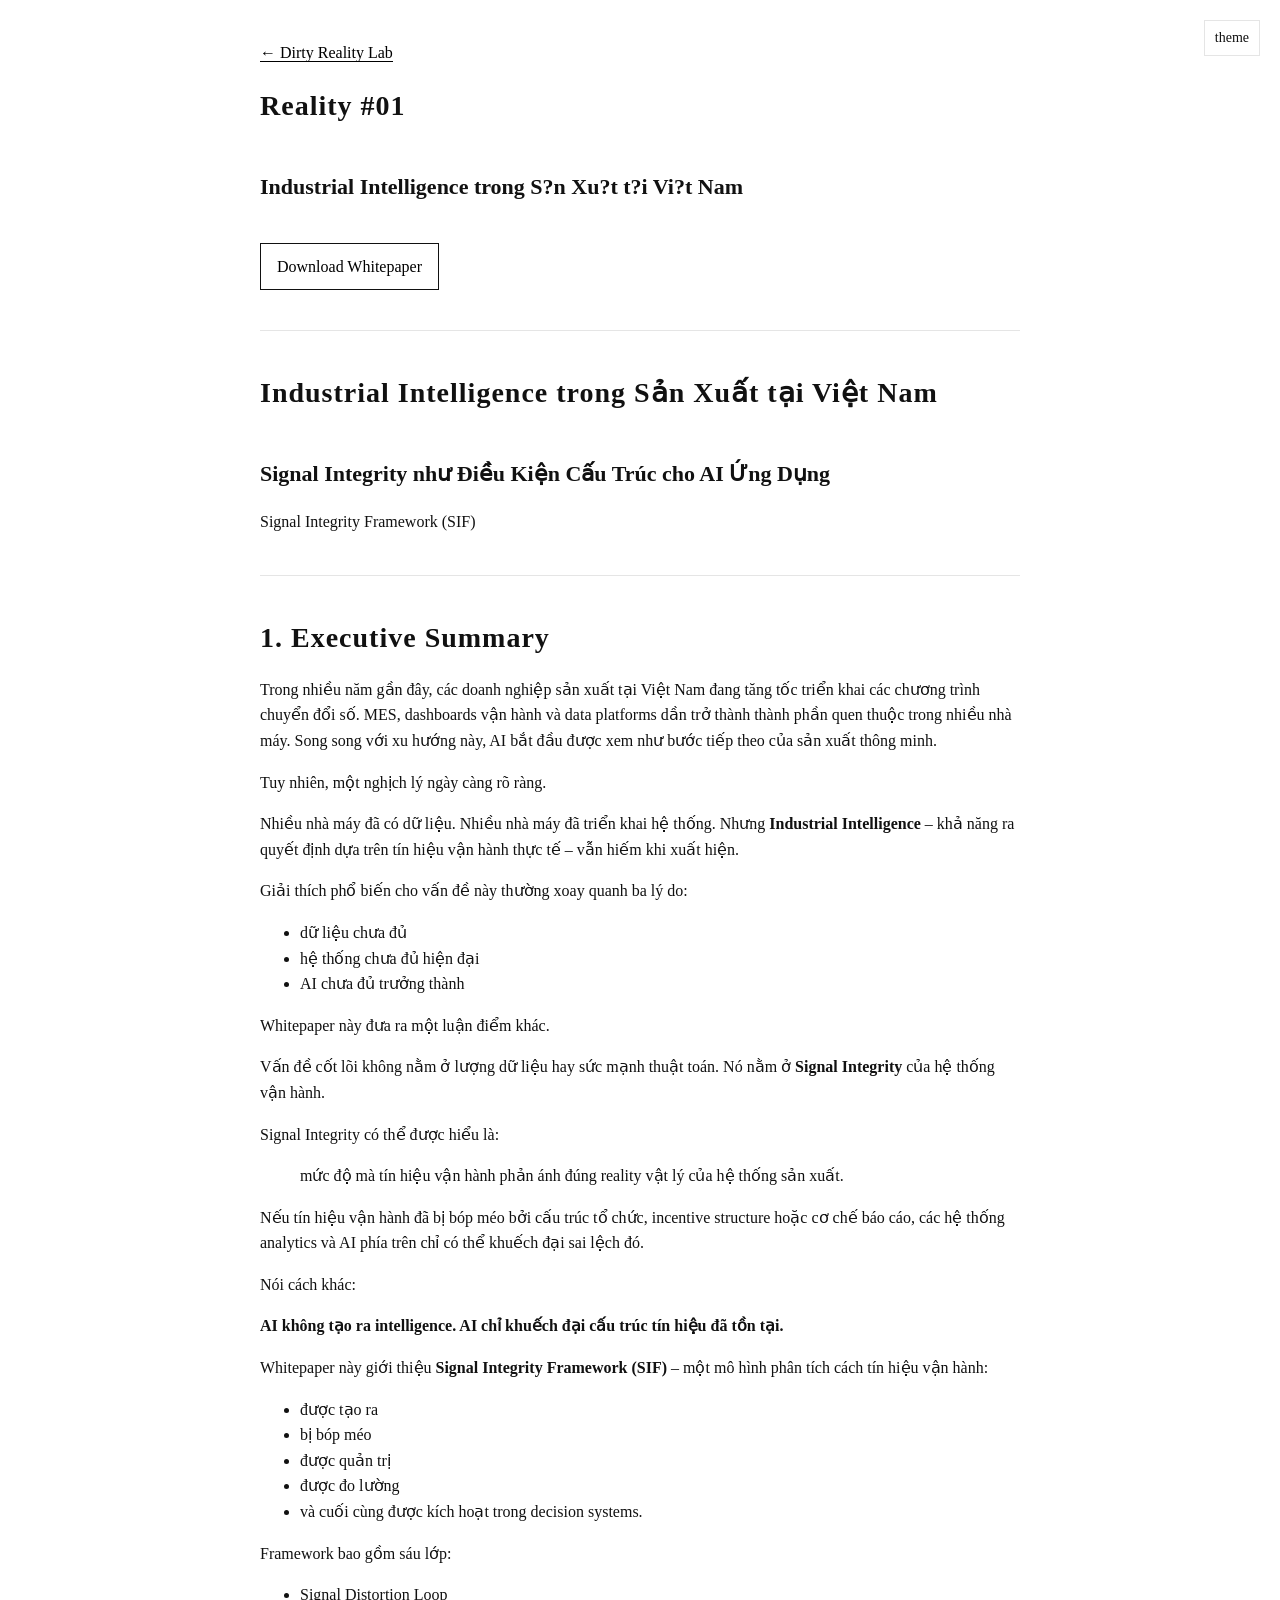
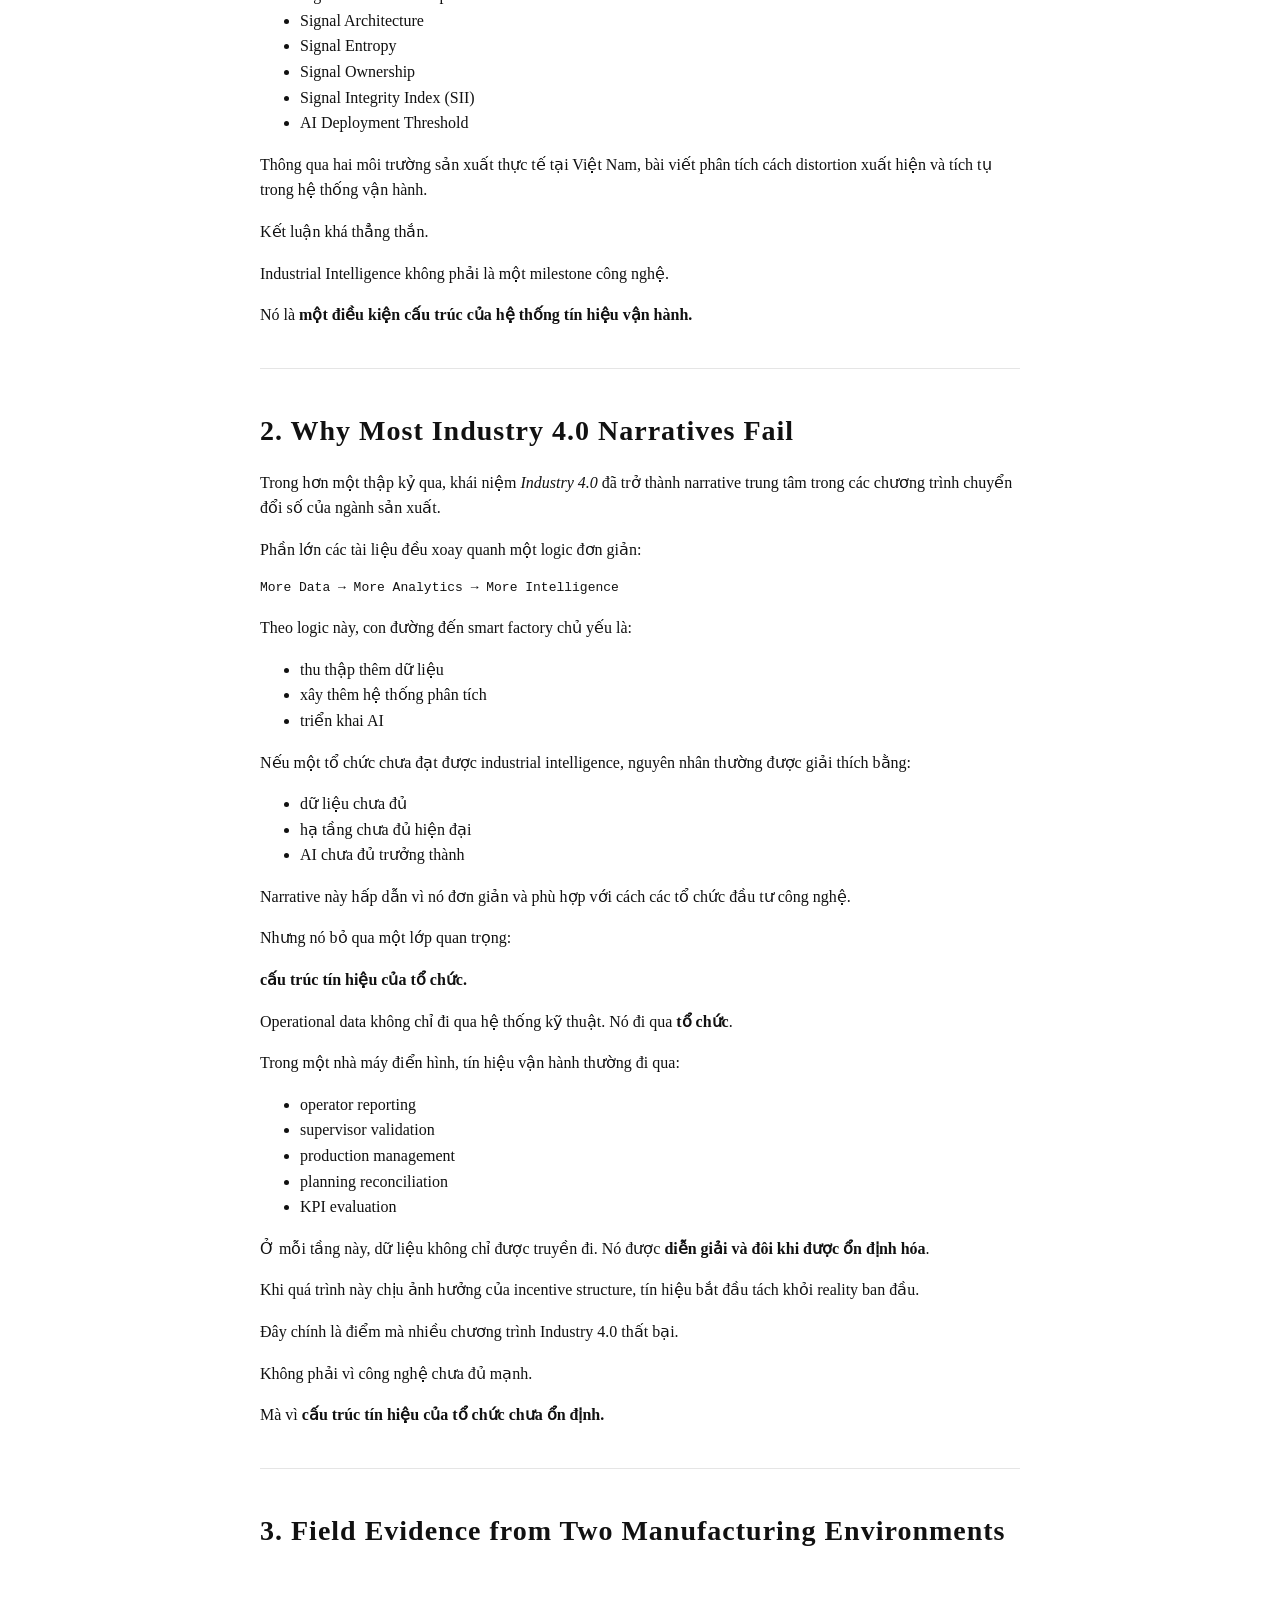
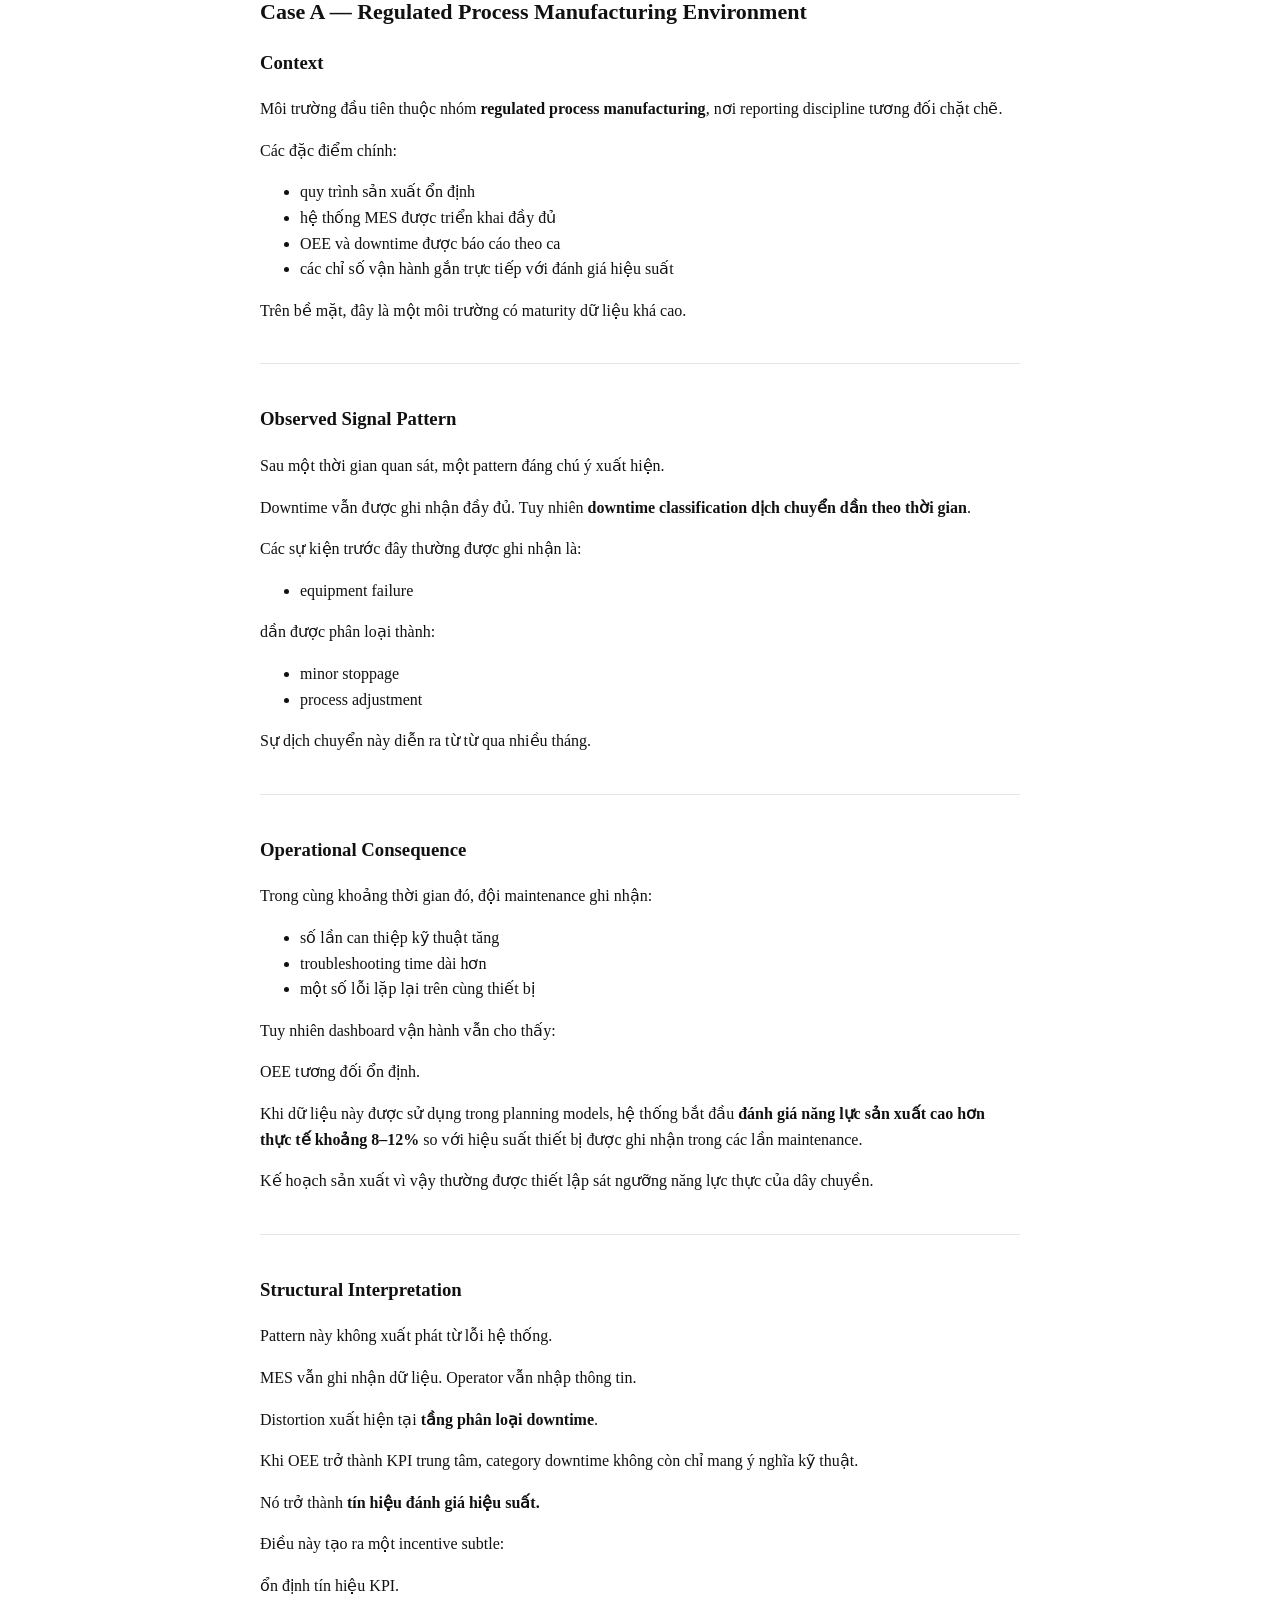
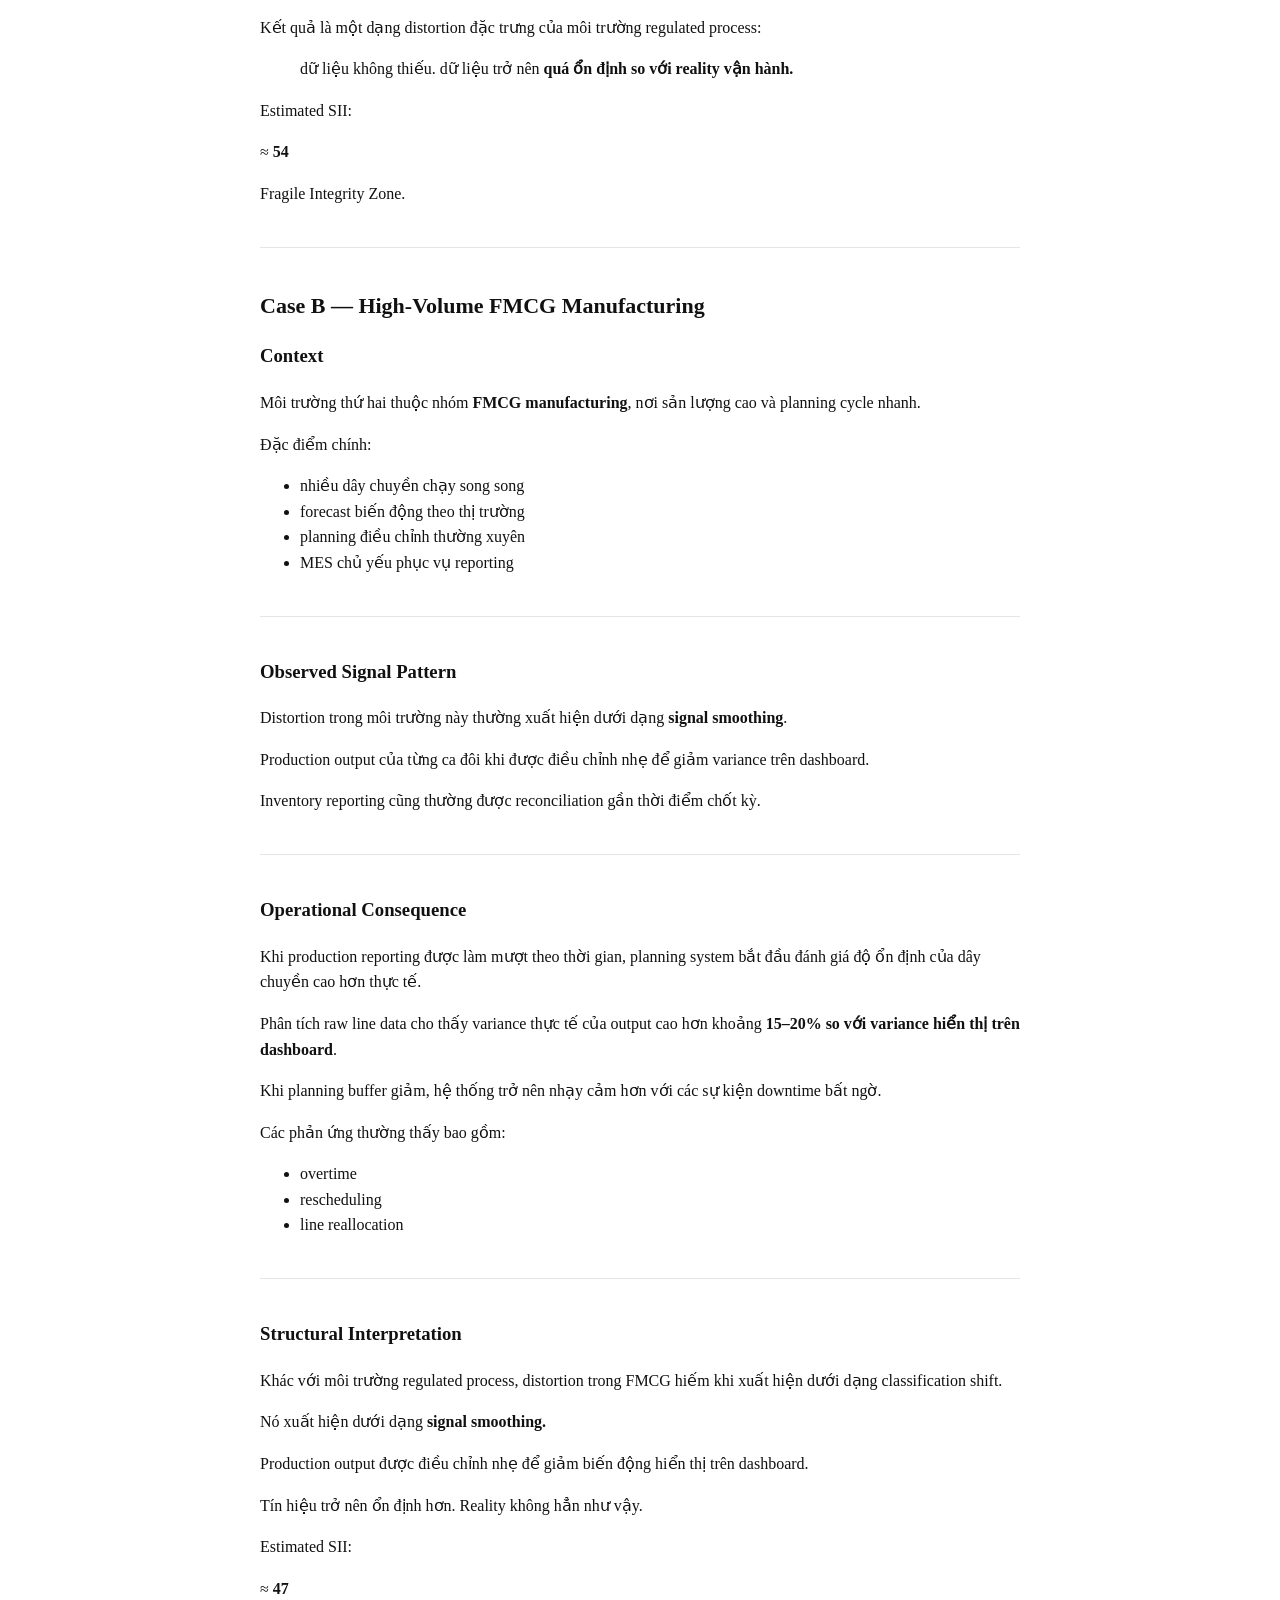
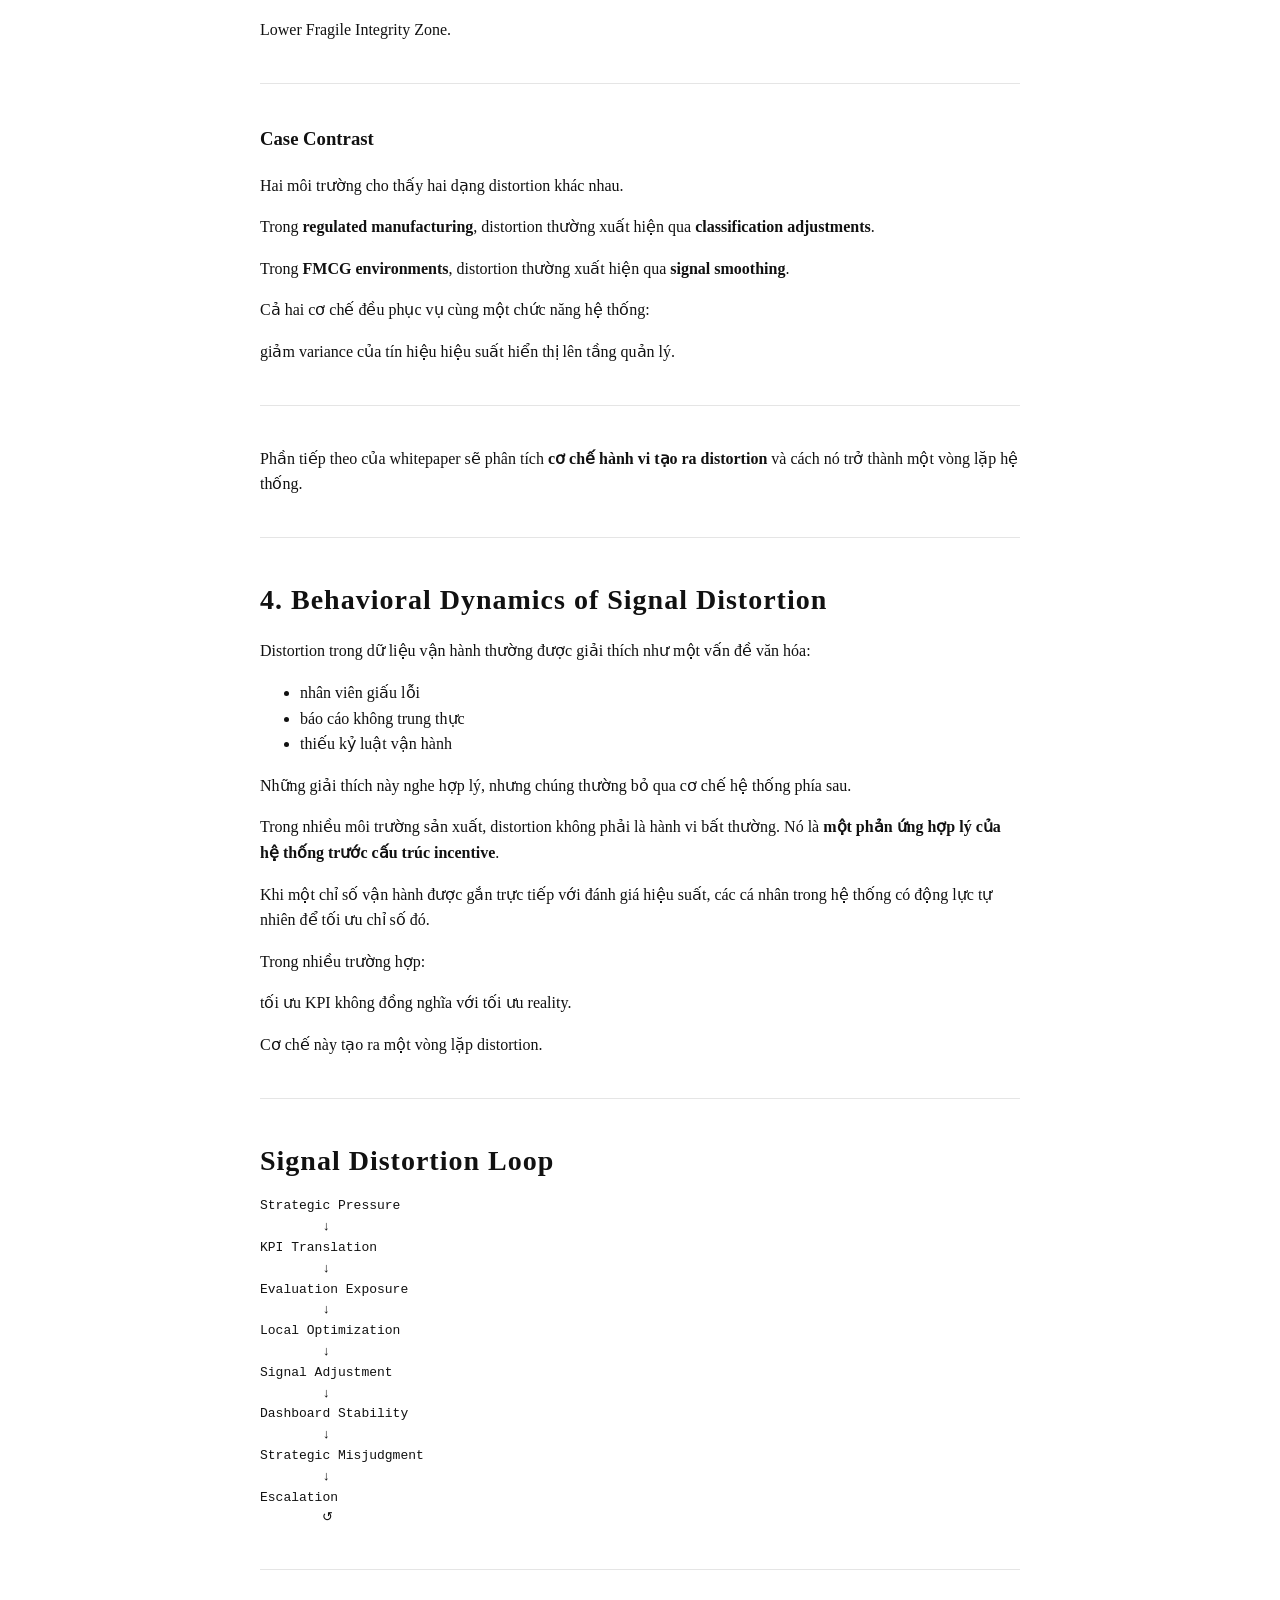
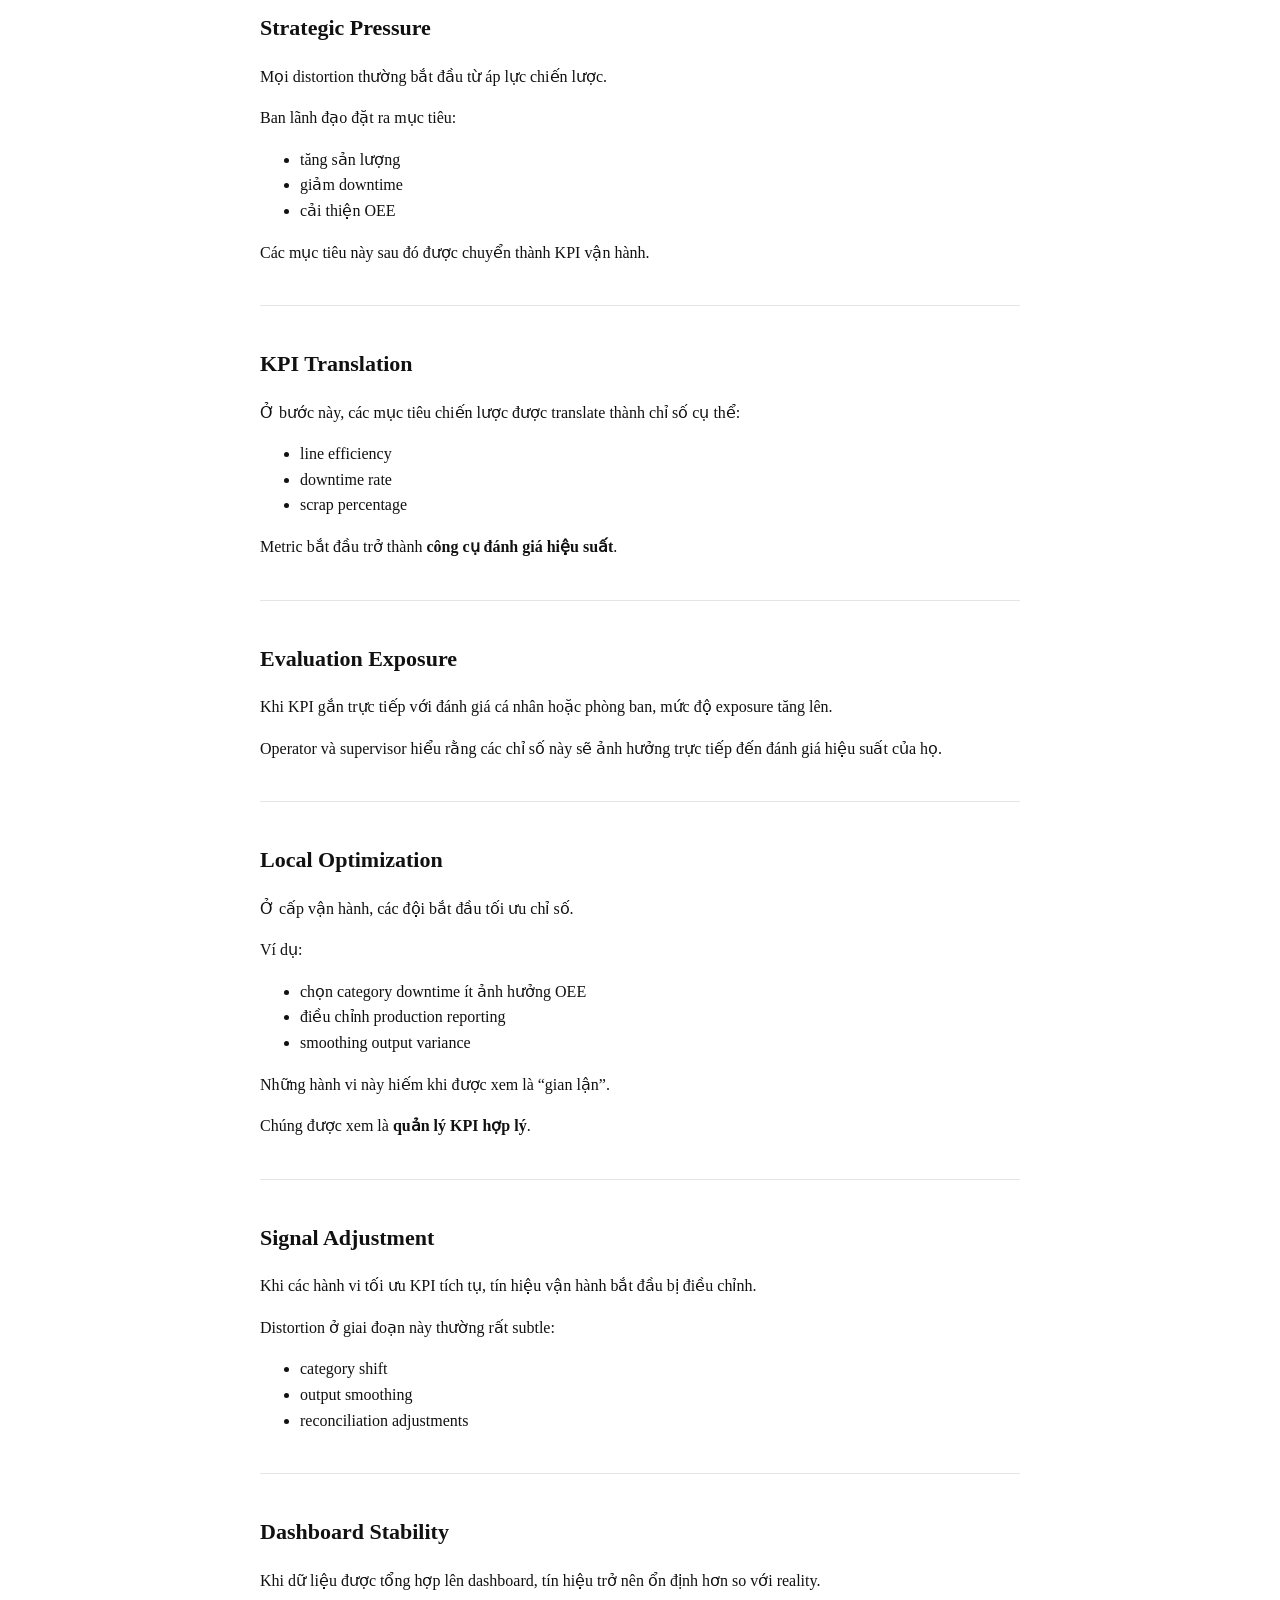
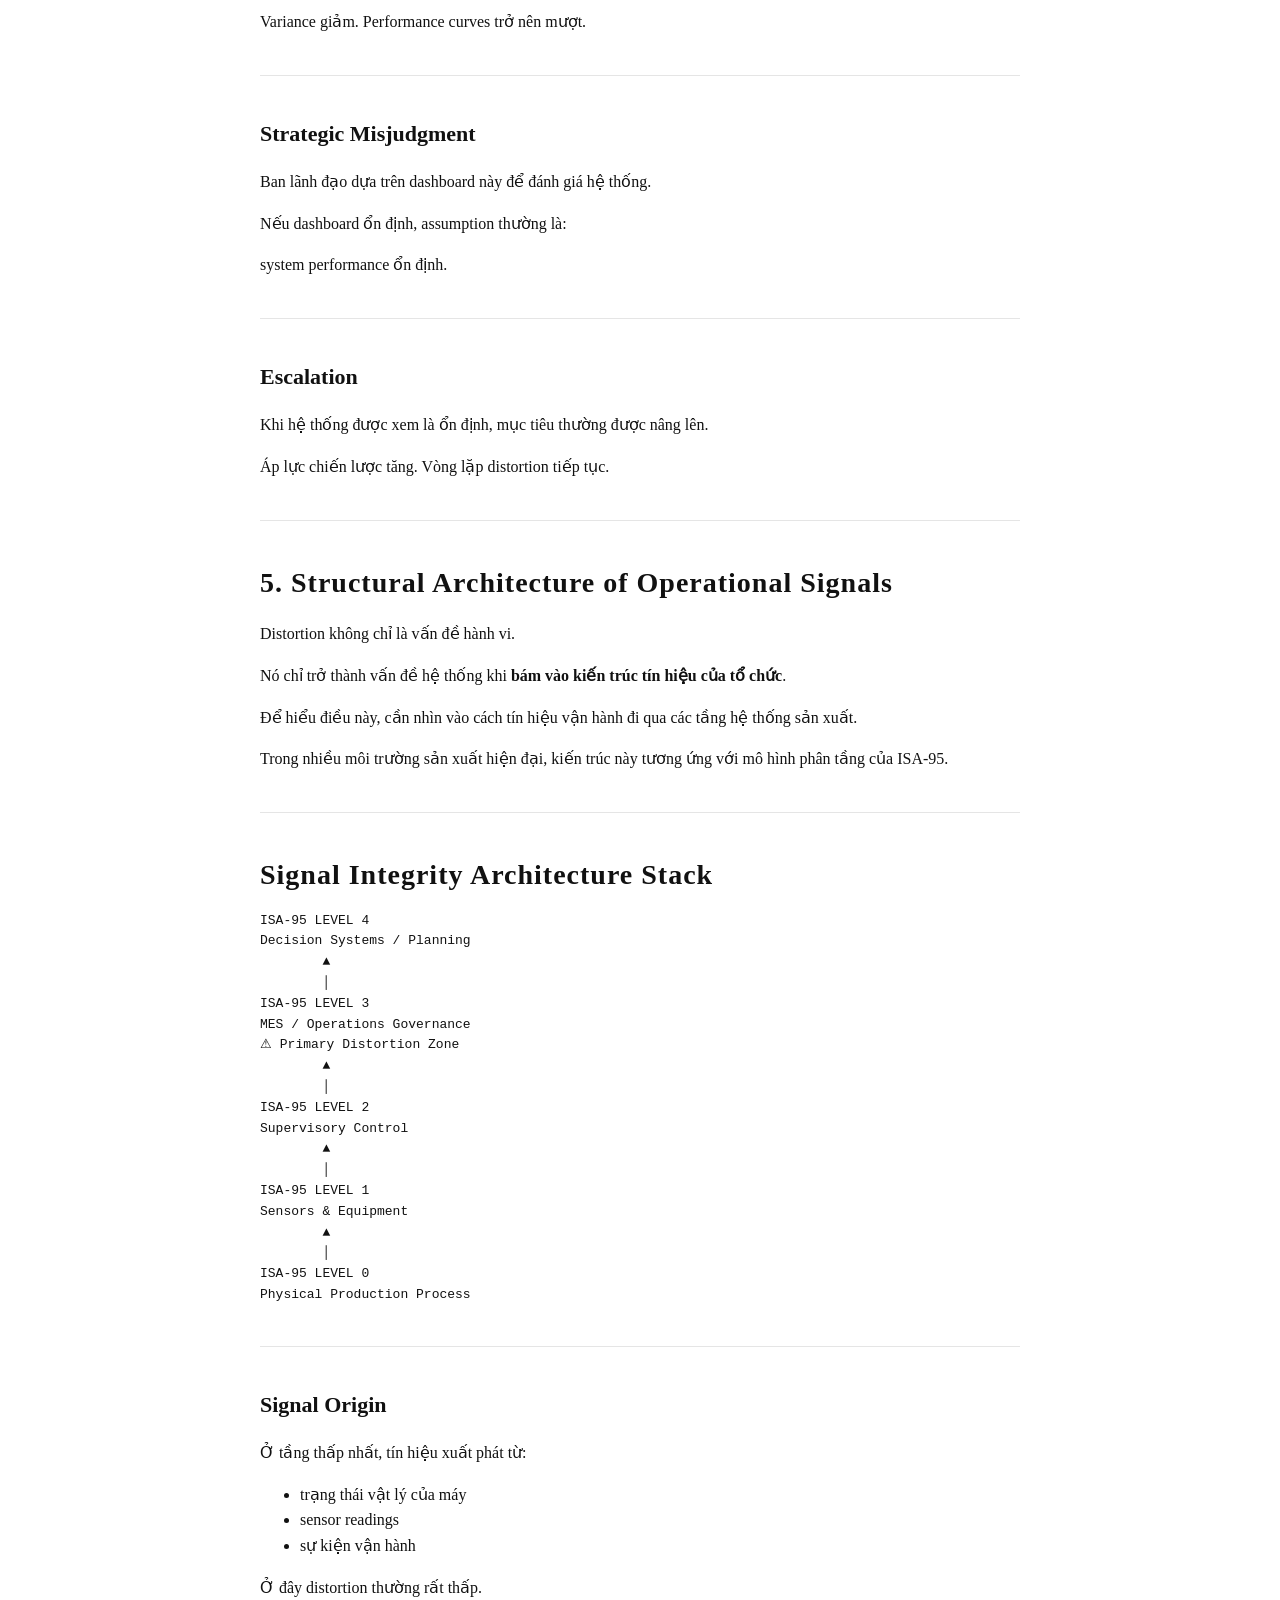
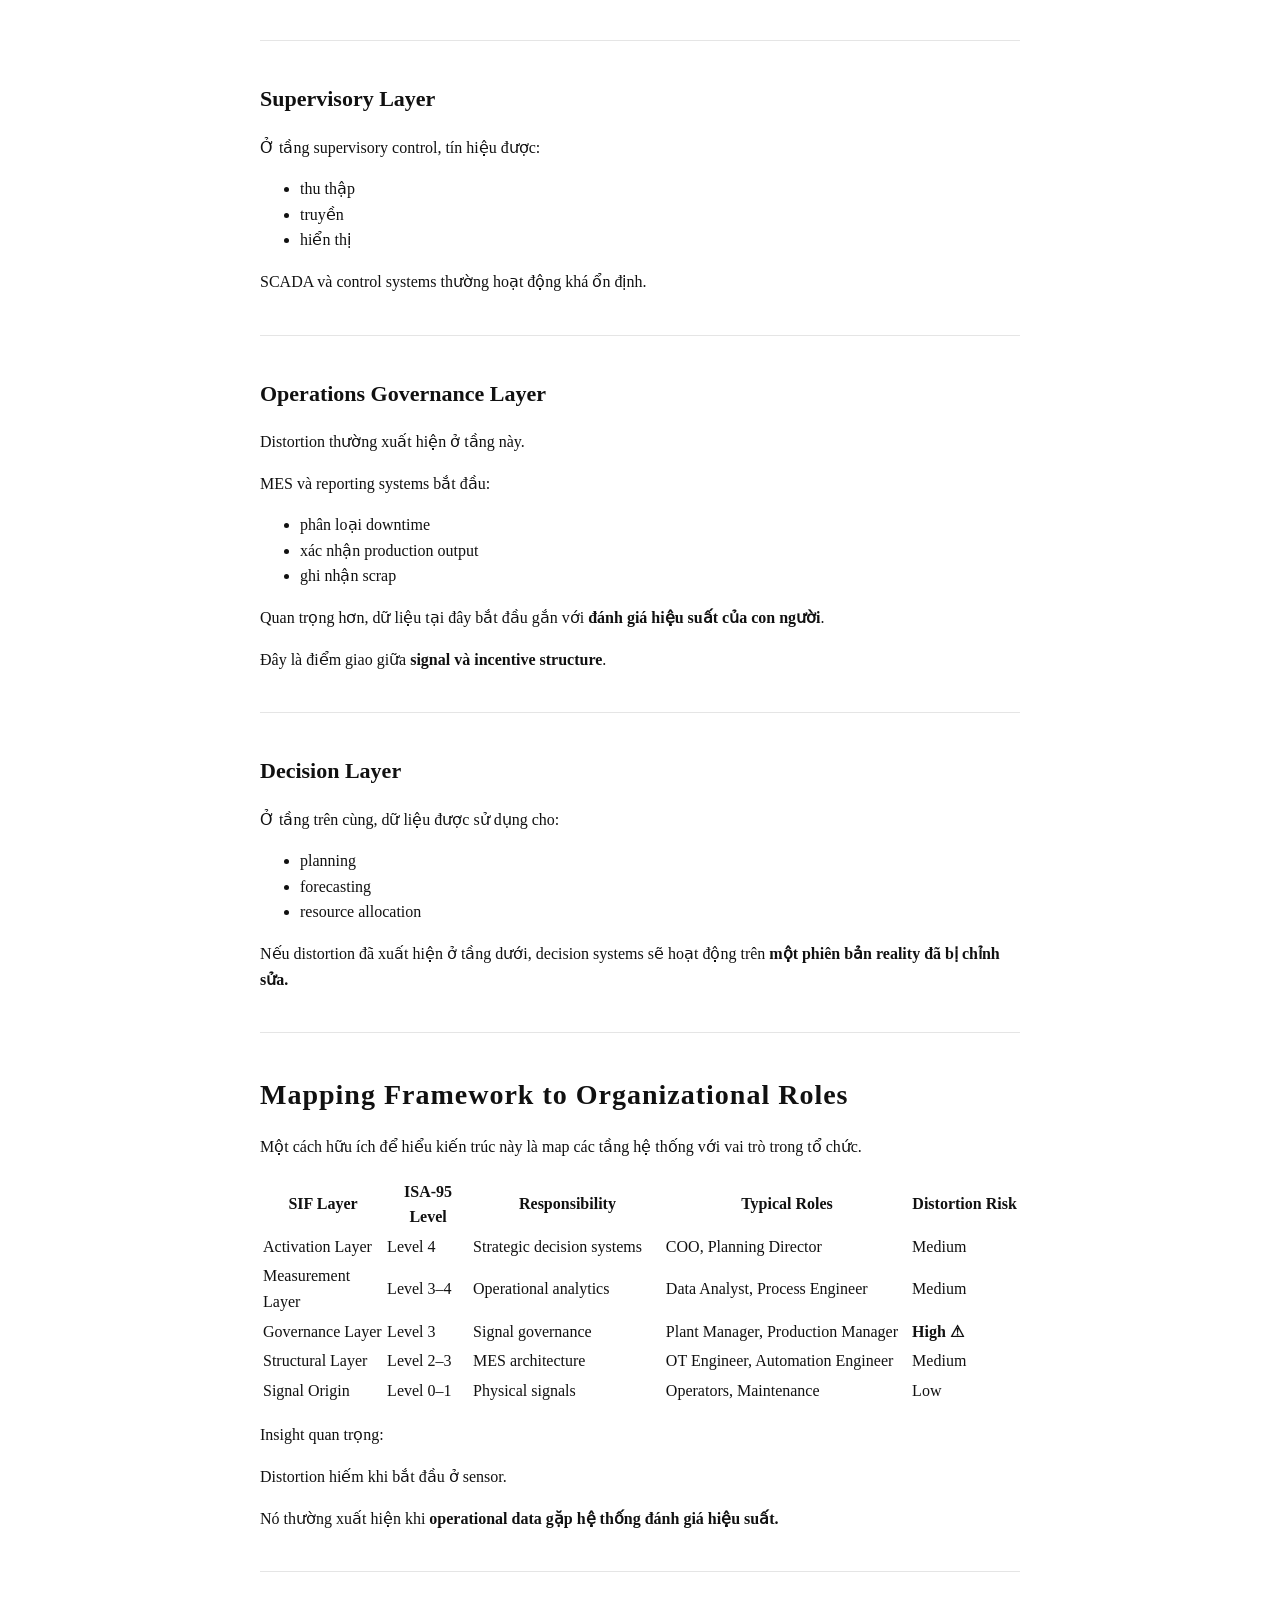
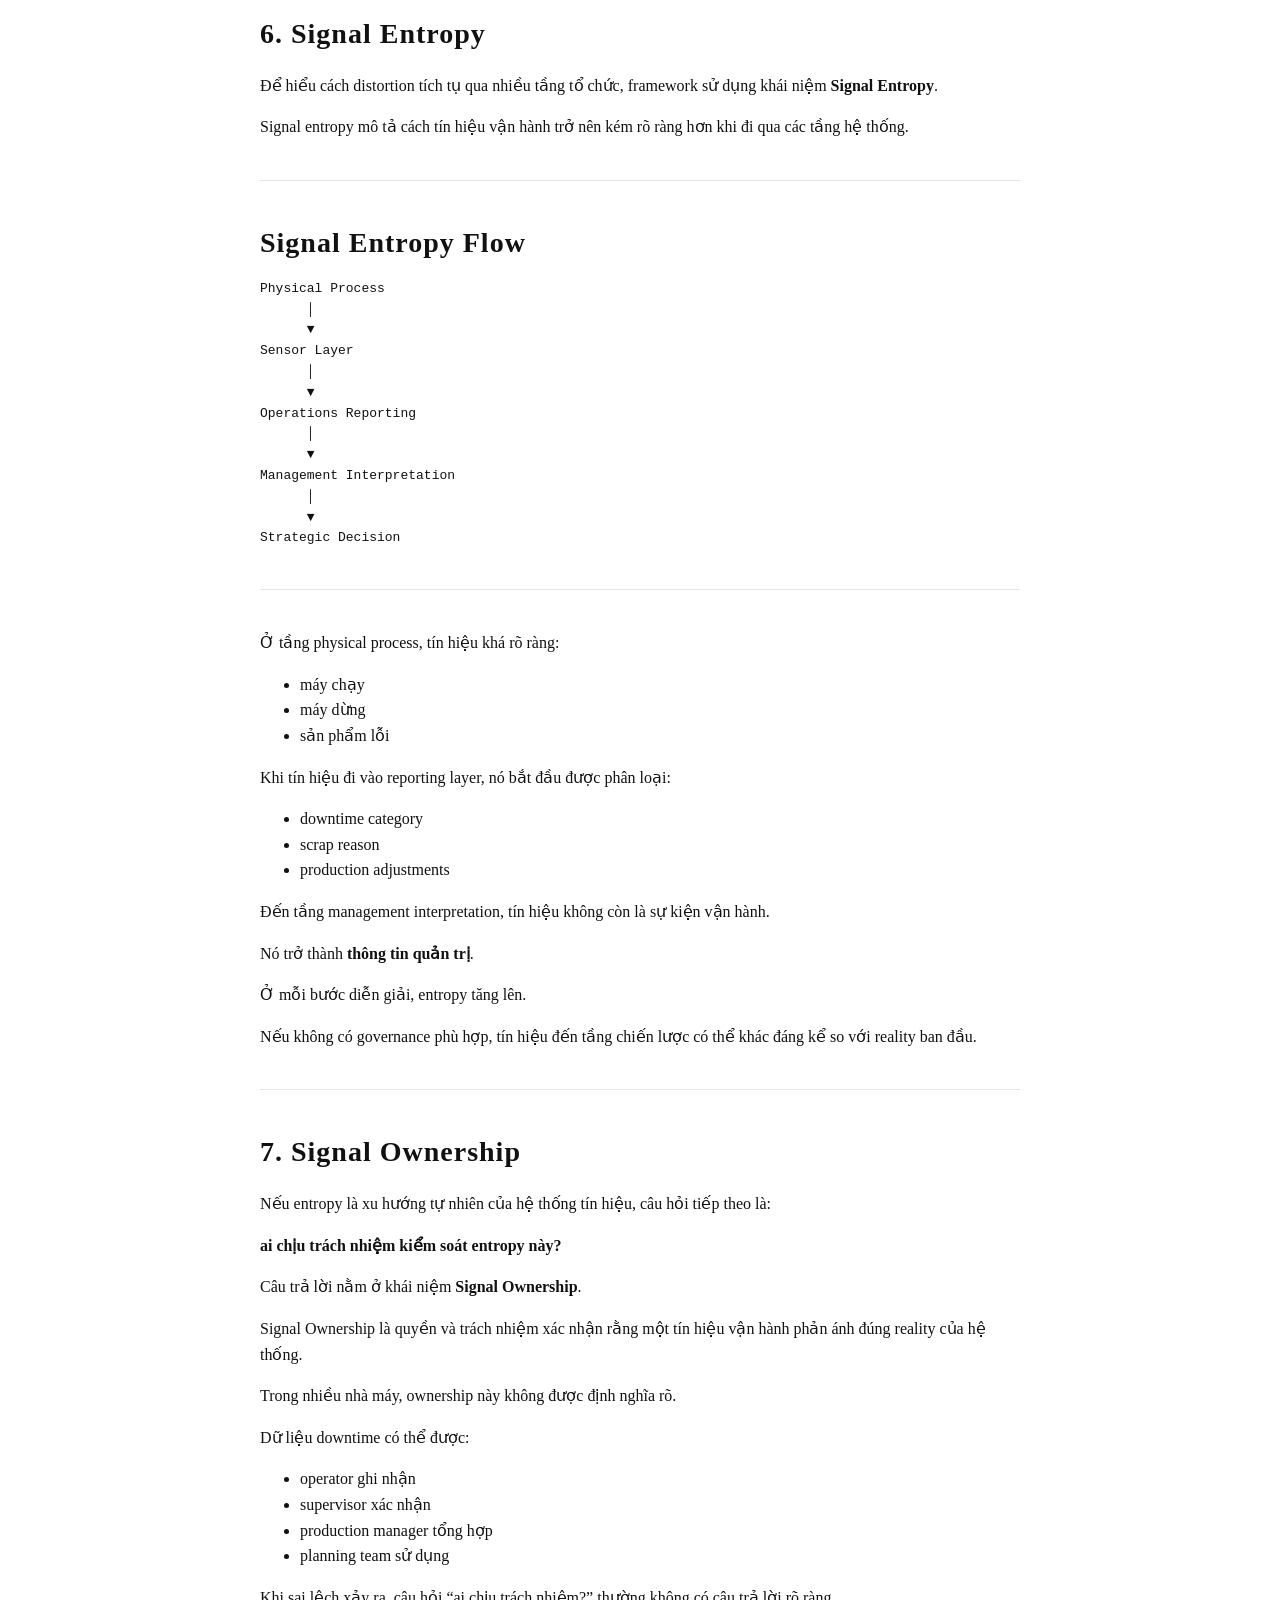
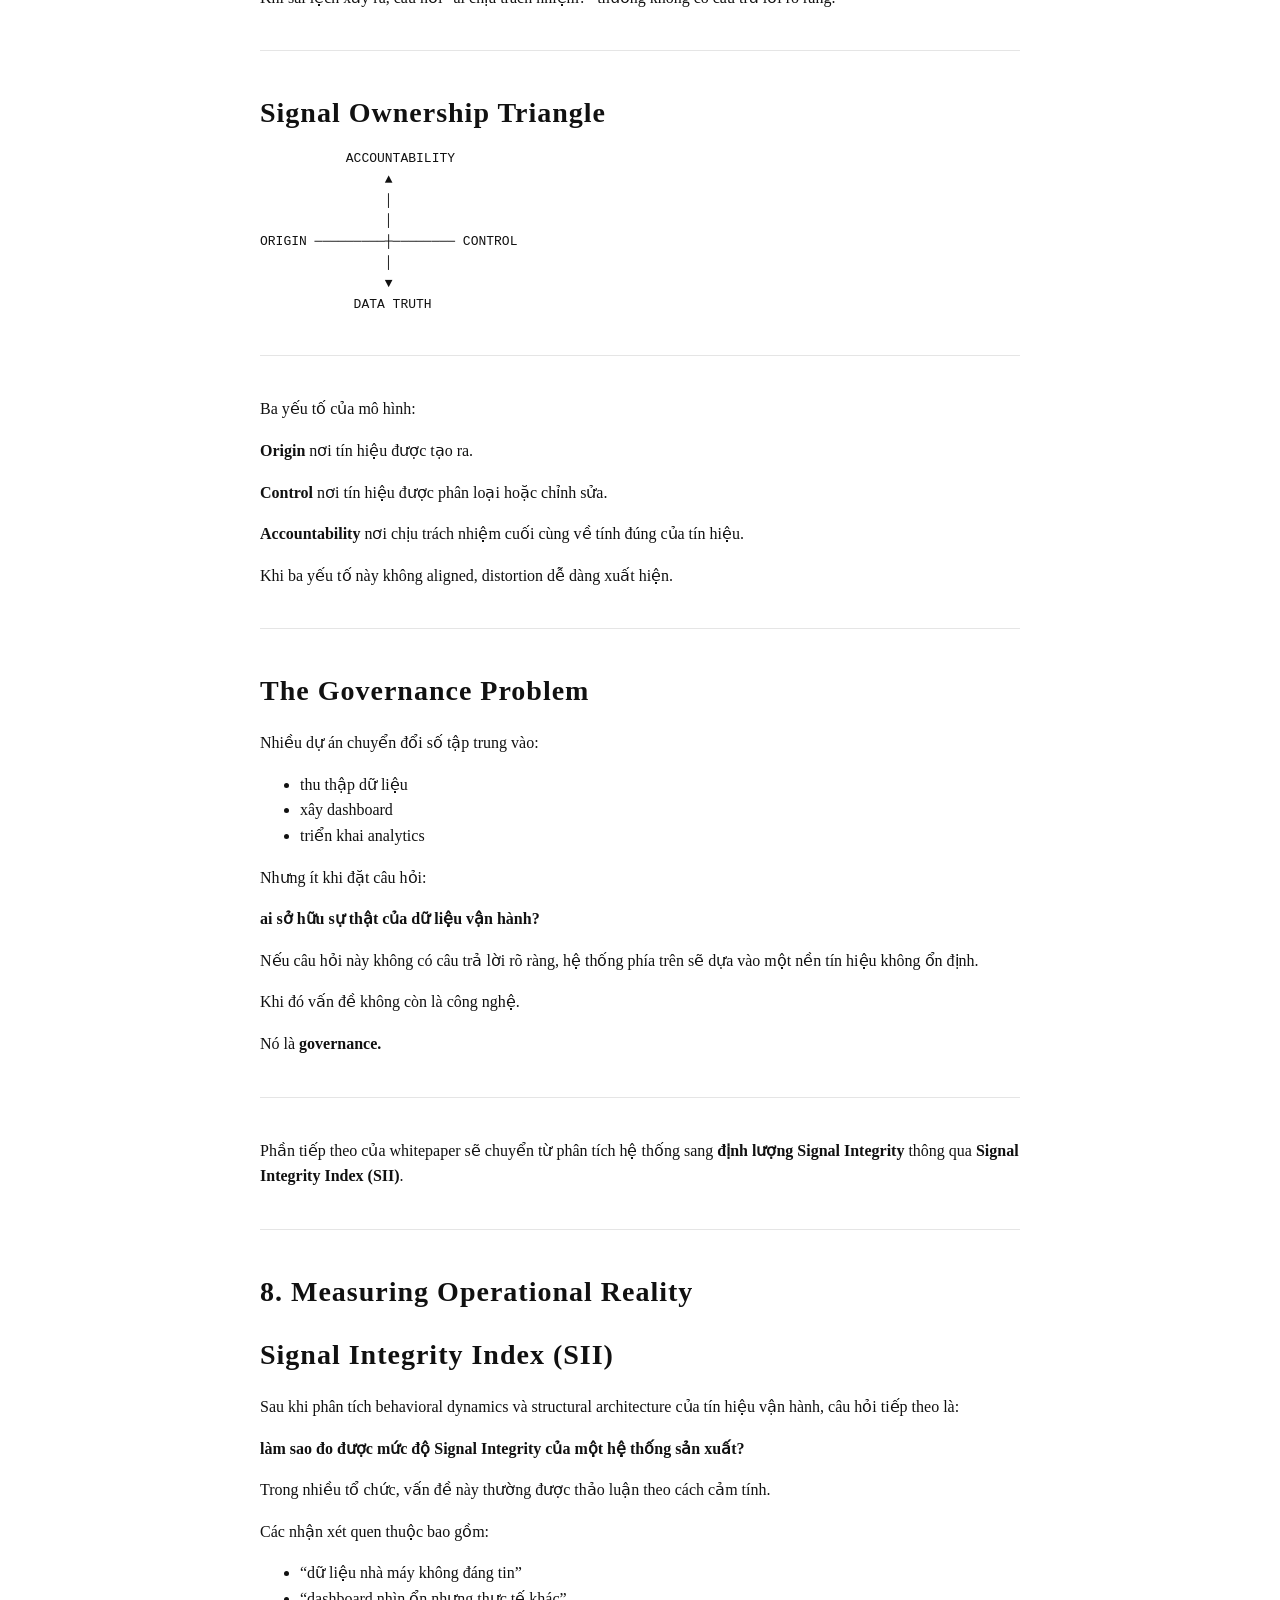
==== reality/01/index.html @ d432e559 "pubblish whitepaper 01" ====
<!DOCTYPE html>
<html lang="en">

<head>

<meta charset="UTF-8">
<meta name="viewport" content="width=device-width, initial-scale=1.0">

<title>Reality 01</title>

<link rel="stylesheet" href="/assets/css/style.css">

</head>

<body>

<div id="themeToggle" class="theme-toggle">
theme
</div>

<div class="container">

<a href="/">← Dirty Reality Lab</a>

<h1>Reality #01</h1>

<h2>Industrial Intelligence trong S?n Xu?t t?i Vi?t Nam</h2>

<a href="whitepaper.pdf" class="download-btn" download>
Download Whitepaper
</a>

<hr>

<div id="summaryContent">

<h1 id="industrial-intelligence-trong-sản-xuất-tại-việt-nam">Industrial
Intelligence trong Sản Xuất tại Việt Nam</h1>
<h2 id="signal-integrity-như-điều-kiện-cấu-trúc-cho-ai-ứng-dụng">Signal
Integrity như Điều Kiện Cấu Trúc cho AI Ứng Dụng</h2>
<p>Signal Integrity Framework (SIF)</p>
<hr />
<h1 id="executive-summary">1. Executive Summary</h1>
<p>Trong nhiều năm gần đây, các doanh nghiệp sản xuất tại Việt Nam đang
tăng tốc triển khai các chương trình chuyển đổi số. MES, dashboards vận
hành và data platforms dần trở thành thành phần quen thuộc trong nhiều
nhà máy. Song song với xu hướng này, AI bắt đầu được xem như bước tiếp
theo của sản xuất thông minh.</p>
<p>Tuy nhiên, một nghịch lý ngày càng rõ ràng.</p>
<p>Nhiều nhà máy đã có dữ liệu. Nhiều nhà máy đã triển khai hệ thống.
Nhưng <strong>Industrial Intelligence</strong> – khả năng ra quyết định
dựa trên tín hiệu vận hành thực tế – vẫn hiếm khi xuất hiện.</p>
<p>Giải thích phổ biến cho vấn đề này thường xoay quanh ba lý do:</p>
<ul>
<li>dữ liệu chưa đủ</li>
<li>hệ thống chưa đủ hiện đại</li>
<li>AI chưa đủ trưởng thành</li>
</ul>
<p>Whitepaper này đưa ra một luận điểm khác.</p>
<p>Vấn đề cốt lõi không nằm ở lượng dữ liệu hay sức mạnh thuật toán. Nó
nằm ở <strong>Signal Integrity</strong> của hệ thống vận hành.</p>
<p>Signal Integrity có thể được hiểu là:</p>
<blockquote>
<p>mức độ mà tín hiệu vận hành phản ánh đúng reality vật lý của hệ thống
sản xuất.</p>
</blockquote>
<p>Nếu tín hiệu vận hành đã bị bóp méo bởi cấu trúc tổ chức, incentive
structure hoặc cơ chế báo cáo, các hệ thống analytics và AI phía trên
chỉ có thể khuếch đại sai lệch đó.</p>
<p>Nói cách khác:</p>
<p><strong>AI không tạo ra intelligence. AI chỉ khuếch đại cấu trúc tín
hiệu đã tồn tại.</strong></p>
<p>Whitepaper này giới thiệu <strong>Signal Integrity Framework
(SIF)</strong> – một mô hình phân tích cách tín hiệu vận hành:</p>
<ul>
<li>được tạo ra</li>
<li>bị bóp méo</li>
<li>được quản trị</li>
<li>được đo lường</li>
<li>và cuối cùng được kích hoạt trong decision systems.</li>
</ul>
<p>Framework bao gồm sáu lớp:</p>
<ul>
<li>Signal Distortion Loop</li>
<li>Signal Architecture</li>
<li>Signal Entropy</li>
<li>Signal Ownership</li>
<li>Signal Integrity Index (SII)</li>
<li>AI Deployment Threshold</li>
</ul>
<p>Thông qua hai môi trường sản xuất thực tế tại Việt Nam, bài viết phân
tích cách distortion xuất hiện và tích tụ trong hệ thống vận hành.</p>
<p>Kết luận khá thẳng thắn.</p>
<p>Industrial Intelligence không phải là một milestone công nghệ.</p>
<p>Nó là <strong>một điều kiện cấu trúc của hệ thống tín hiệu vận
hành.</strong></p>
<hr />
<h1 id="why-most-industry-4.0-narratives-fail">2. Why Most Industry 4.0
Narratives Fail</h1>
<p>Trong hơn một thập kỷ qua, khái niệm <em>Industry 4.0</em> đã trở
thành narrative trung tâm trong các chương trình chuyển đổi số của ngành
sản xuất.</p>
<p>Phần lớn các tài liệu đều xoay quanh một logic đơn giản:</p>
<pre class="text"><code>More Data → More Analytics → More Intelligence</code></pre>
<p>Theo logic này, con đường đến smart factory chủ yếu là:</p>
<ul>
<li>thu thập thêm dữ liệu</li>
<li>xây thêm hệ thống phân tích</li>
<li>triển khai AI</li>
</ul>
<p>Nếu một tổ chức chưa đạt được industrial intelligence, nguyên nhân
thường được giải thích bằng:</p>
<ul>
<li>dữ liệu chưa đủ</li>
<li>hạ tầng chưa đủ hiện đại</li>
<li>AI chưa đủ trưởng thành</li>
</ul>
<p>Narrative này hấp dẫn vì nó đơn giản và phù hợp với cách các tổ chức
đầu tư công nghệ.</p>
<p>Nhưng nó bỏ qua một lớp quan trọng:</p>
<p><strong>cấu trúc tín hiệu của tổ chức.</strong></p>
<p>Operational data không chỉ đi qua hệ thống kỹ thuật. Nó đi qua
<strong>tổ chức</strong>.</p>
<p>Trong một nhà máy điển hình, tín hiệu vận hành thường đi qua:</p>
<ul>
<li>operator reporting</li>
<li>supervisor validation</li>
<li>production management</li>
<li>planning reconciliation</li>
<li>KPI evaluation</li>
</ul>
<p>Ở mỗi tầng này, dữ liệu không chỉ được truyền đi. Nó được
<strong>diễn giải và đôi khi được ổn định hóa</strong>.</p>
<p>Khi quá trình này chịu ảnh hưởng của incentive structure, tín hiệu
bắt đầu tách khỏi reality ban đầu.</p>
<p>Đây chính là điểm mà nhiều chương trình Industry 4.0 thất bại.</p>
<p>Không phải vì công nghệ chưa đủ mạnh.</p>
<p>Mà vì <strong>cấu trúc tín hiệu của tổ chức chưa ổn
định.</strong></p>
<hr />
<h1 id="field-evidence-from-two-manufacturing-environments">3. Field
Evidence from Two Manufacturing Environments</h1>
<h2 id="case-a-regulated-process-manufacturing-environment">Case A —
Regulated Process Manufacturing Environment</h2>
<h3 id="context">Context</h3>
<p>Môi trường đầu tiên thuộc nhóm <strong>regulated process
manufacturing</strong>, nơi reporting discipline tương đối chặt chẽ.</p>
<p>Các đặc điểm chính:</p>
<ul>
<li>quy trình sản xuất ổn định</li>
<li>hệ thống MES được triển khai đầy đủ</li>
<li>OEE và downtime được báo cáo theo ca</li>
<li>các chỉ số vận hành gắn trực tiếp với đánh giá hiệu suất</li>
</ul>
<p>Trên bề mặt, đây là một môi trường có maturity dữ liệu khá cao.</p>
<hr />
<h3 id="observed-signal-pattern">Observed Signal Pattern</h3>
<p>Sau một thời gian quan sát, một pattern đáng chú ý xuất hiện.</p>
<p>Downtime vẫn được ghi nhận đầy đủ. Tuy nhiên <strong>downtime
classification dịch chuyển dần theo thời gian</strong>.</p>
<p>Các sự kiện trước đây thường được ghi nhận là:</p>
<ul>
<li>equipment failure</li>
</ul>
<p>dần được phân loại thành:</p>
<ul>
<li>minor stoppage</li>
<li>process adjustment</li>
</ul>
<p>Sự dịch chuyển này diễn ra từ từ qua nhiều tháng.</p>
<hr />
<h3 id="operational-consequence">Operational Consequence</h3>
<p>Trong cùng khoảng thời gian đó, đội maintenance ghi nhận:</p>
<ul>
<li>số lần can thiệp kỹ thuật tăng</li>
<li>troubleshooting time dài hơn</li>
<li>một số lỗi lặp lại trên cùng thiết bị</li>
</ul>
<p>Tuy nhiên dashboard vận hành vẫn cho thấy:</p>
<p>OEE tương đối ổn định.</p>
<p>Khi dữ liệu này được sử dụng trong planning models, hệ thống bắt đầu
<strong>đánh giá năng lực sản xuất cao hơn thực tế khoảng 8–12%</strong>
so với hiệu suất thiết bị được ghi nhận trong các lần maintenance.</p>
<p>Kế hoạch sản xuất vì vậy thường được thiết lập sát ngưỡng năng lực
thực của dây chuyền.</p>
<hr />
<h3 id="structural-interpretation">Structural Interpretation</h3>
<p>Pattern này không xuất phát từ lỗi hệ thống.</p>
<p>MES vẫn ghi nhận dữ liệu. Operator vẫn nhập thông tin.</p>
<p>Distortion xuất hiện tại <strong>tầng phân loại
downtime</strong>.</p>
<p>Khi OEE trở thành KPI trung tâm, category downtime không còn chỉ mang
ý nghĩa kỹ thuật.</p>
<p>Nó trở thành <strong>tín hiệu đánh giá hiệu suất.</strong></p>
<p>Điều này tạo ra một incentive subtle:</p>
<p>ổn định tín hiệu KPI.</p>
<p>Kết quả là một dạng distortion đặc trưng của môi trường regulated
process:</p>
<blockquote>
<p>dữ liệu không thiếu. dữ liệu trở nên <strong>quá ổn định so với
reality vận hành.</strong></p>
</blockquote>
<p>Estimated SII:</p>
<p>≈ <strong>54</strong></p>
<p>Fragile Integrity Zone.</p>
<hr />
<h2 id="case-b-high-volume-fmcg-manufacturing">Case B — High-Volume FMCG
Manufacturing</h2>
<h3 id="context-1">Context</h3>
<p>Môi trường thứ hai thuộc nhóm <strong>FMCG manufacturing</strong>,
nơi sản lượng cao và planning cycle nhanh.</p>
<p>Đặc điểm chính:</p>
<ul>
<li>nhiều dây chuyền chạy song song</li>
<li>forecast biến động theo thị trường</li>
<li>planning điều chỉnh thường xuyên</li>
<li>MES chủ yếu phục vụ reporting</li>
</ul>
<hr />
<h3 id="observed-signal-pattern-1">Observed Signal Pattern</h3>
<p>Distortion trong môi trường này thường xuất hiện dưới dạng
<strong>signal smoothing</strong>.</p>
<p>Production output của từng ca đôi khi được điều chỉnh nhẹ để giảm
variance trên dashboard.</p>
<p>Inventory reporting cũng thường được reconciliation gần thời điểm
chốt kỳ.</p>
<hr />
<h3 id="operational-consequence-1">Operational Consequence</h3>
<p>Khi production reporting được làm mượt theo thời gian, planning
system bắt đầu đánh giá độ ổn định của dây chuyền cao hơn thực tế.</p>
<p>Phân tích raw line data cho thấy variance thực tế của output cao hơn
khoảng <strong>15–20% so với variance hiển thị trên
dashboard</strong>.</p>
<p>Khi planning buffer giảm, hệ thống trở nên nhạy cảm hơn với các sự
kiện downtime bất ngờ.</p>
<p>Các phản ứng thường thấy bao gồm:</p>
<ul>
<li>overtime</li>
<li>rescheduling</li>
<li>line reallocation</li>
</ul>
<hr />
<h3 id="structural-interpretation-1">Structural Interpretation</h3>
<p>Khác với môi trường regulated process, distortion trong FMCG hiếm khi
xuất hiện dưới dạng classification shift.</p>
<p>Nó xuất hiện dưới dạng <strong>signal smoothing.</strong></p>
<p>Production output được điều chỉnh nhẹ để giảm biến động hiển thị trên
dashboard.</p>
<p>Tín hiệu trở nên ổn định hơn. Reality không hẳn như vậy.</p>
<p>Estimated SII:</p>
<p>≈ <strong>47</strong></p>
<p>Lower Fragile Integrity Zone.</p>
<hr />
<h3 id="case-contrast">Case Contrast</h3>
<p>Hai môi trường cho thấy hai dạng distortion khác nhau.</p>
<p>Trong <strong>regulated manufacturing</strong>, distortion thường
xuất hiện qua <strong>classification adjustments</strong>.</p>
<p>Trong <strong>FMCG environments</strong>, distortion thường xuất hiện
qua <strong>signal smoothing</strong>.</p>
<p>Cả hai cơ chế đều phục vụ cùng một chức năng hệ thống:</p>
<p>giảm variance của tín hiệu hiệu suất hiển thị lên tầng quản lý.</p>
<hr />
<p>Phần tiếp theo của whitepaper sẽ phân tích <strong>cơ chế hành vi tạo
ra distortion</strong> và cách nó trở thành một vòng lặp hệ thống.</p>
<hr />
<h1 id="behavioral-dynamics-of-signal-distortion">4. Behavioral Dynamics
of Signal Distortion</h1>
<p>Distortion trong dữ liệu vận hành thường được giải thích như một vấn
đề văn hóa:</p>
<ul>
<li>nhân viên giấu lỗi</li>
<li>báo cáo không trung thực</li>
<li>thiếu kỷ luật vận hành</li>
</ul>
<p>Những giải thích này nghe hợp lý, nhưng chúng thường bỏ qua cơ chế hệ
thống phía sau.</p>
<p>Trong nhiều môi trường sản xuất, distortion không phải là hành vi bất
thường. Nó là <strong>một phản ứng hợp lý của hệ thống trước cấu trúc
incentive</strong>.</p>
<p>Khi một chỉ số vận hành được gắn trực tiếp với đánh giá hiệu suất,
các cá nhân trong hệ thống có động lực tự nhiên để tối ưu chỉ số đó.</p>
<p>Trong nhiều trường hợp:</p>
<p>tối ưu KPI không đồng nghĩa với tối ưu reality.</p>
<p>Cơ chế này tạo ra một vòng lặp distortion.</p>
<hr />
<h1 id="signal-distortion-loop">Signal Distortion Loop</h1>
<pre class="text"><code>Strategic Pressure
        ↓
KPI Translation
        ↓
Evaluation Exposure
        ↓
Local Optimization
        ↓
Signal Adjustment
        ↓
Dashboard Stability
        ↓
Strategic Misjudgment
        ↓
Escalation
        ↺</code></pre>
<hr />
<h2 id="strategic-pressure">Strategic Pressure</h2>
<p>Mọi distortion thường bắt đầu từ áp lực chiến lược.</p>
<p>Ban lãnh đạo đặt ra mục tiêu:</p>
<ul>
<li>tăng sản lượng</li>
<li>giảm downtime</li>
<li>cải thiện OEE</li>
</ul>
<p>Các mục tiêu này sau đó được chuyển thành KPI vận hành.</p>
<hr />
<h2 id="kpi-translation">KPI Translation</h2>
<p>Ở bước này, các mục tiêu chiến lược được translate thành chỉ số cụ
thể:</p>
<ul>
<li>line efficiency</li>
<li>downtime rate</li>
<li>scrap percentage</li>
</ul>
<p>Metric bắt đầu trở thành <strong>công cụ đánh giá hiệu
suất</strong>.</p>
<hr />
<h2 id="evaluation-exposure">Evaluation Exposure</h2>
<p>Khi KPI gắn trực tiếp với đánh giá cá nhân hoặc phòng ban, mức độ
exposure tăng lên.</p>
<p>Operator và supervisor hiểu rằng các chỉ số này sẽ ảnh hưởng trực
tiếp đến đánh giá hiệu suất của họ.</p>
<hr />
<h2 id="local-optimization">Local Optimization</h2>
<p>Ở cấp vận hành, các đội bắt đầu tối ưu chỉ số.</p>
<p>Ví dụ:</p>
<ul>
<li>chọn category downtime ít ảnh hưởng OEE</li>
<li>điều chỉnh production reporting</li>
<li>smoothing output variance</li>
</ul>
<p>Những hành vi này hiếm khi được xem là “gian lận”.</p>
<p>Chúng được xem là <strong>quản lý KPI hợp lý</strong>.</p>
<hr />
<h2 id="signal-adjustment">Signal Adjustment</h2>
<p>Khi các hành vi tối ưu KPI tích tụ, tín hiệu vận hành bắt đầu bị điều
chỉnh.</p>
<p>Distortion ở giai đoạn này thường rất subtle:</p>
<ul>
<li>category shift</li>
<li>output smoothing</li>
<li>reconciliation adjustments</li>
</ul>
<hr />
<h2 id="dashboard-stability">Dashboard Stability</h2>
<p>Khi dữ liệu được tổng hợp lên dashboard, tín hiệu trở nên ổn định hơn
so với reality.</p>
<p>Variance giảm. Performance curves trở nên mượt.</p>
<hr />
<h2 id="strategic-misjudgment">Strategic Misjudgment</h2>
<p>Ban lãnh đạo dựa trên dashboard này để đánh giá hệ thống.</p>
<p>Nếu dashboard ổn định, assumption thường là:</p>
<p>system performance ổn định.</p>
<hr />
<h2 id="escalation">Escalation</h2>
<p>Khi hệ thống được xem là ổn định, mục tiêu thường được nâng lên.</p>
<p>Áp lực chiến lược tăng. Vòng lặp distortion tiếp tục.</p>
<hr />
<h1 id="structural-architecture-of-operational-signals">5. Structural
Architecture of Operational Signals</h1>
<p>Distortion không chỉ là vấn đề hành vi.</p>
<p>Nó chỉ trở thành vấn đề hệ thống khi <strong>bám vào kiến trúc tín
hiệu của tổ chức</strong>.</p>
<p>Để hiểu điều này, cần nhìn vào cách tín hiệu vận hành đi qua các tầng
hệ thống sản xuất.</p>
<p>Trong nhiều môi trường sản xuất hiện đại, kiến trúc này tương ứng với
mô hình phân tầng của ISA-95.</p>
<hr />
<h1 id="signal-integrity-architecture-stack">Signal Integrity
Architecture Stack</h1>
<pre class="text"><code>ISA-95 LEVEL 4
Decision Systems / Planning
        ▲
        │
ISA-95 LEVEL 3
MES / Operations Governance
⚠ Primary Distortion Zone
        ▲
        │
ISA-95 LEVEL 2
Supervisory Control
        ▲
        │
ISA-95 LEVEL 1
Sensors &amp; Equipment
        ▲
        │
ISA-95 LEVEL 0
Physical Production Process</code></pre>
<hr />
<h2 id="signal-origin">Signal Origin</h2>
<p>Ở tầng thấp nhất, tín hiệu xuất phát từ:</p>
<ul>
<li>trạng thái vật lý của máy</li>
<li>sensor readings</li>
<li>sự kiện vận hành</li>
</ul>
<p>Ở đây distortion thường rất thấp.</p>
<hr />
<h2 id="supervisory-layer">Supervisory Layer</h2>
<p>Ở tầng supervisory control, tín hiệu được:</p>
<ul>
<li>thu thập</li>
<li>truyền</li>
<li>hiển thị</li>
</ul>
<p>SCADA và control systems thường hoạt động khá ổn định.</p>
<hr />
<h2 id="operations-governance-layer">Operations Governance Layer</h2>
<p>Distortion thường xuất hiện ở tầng này.</p>
<p>MES và reporting systems bắt đầu:</p>
<ul>
<li>phân loại downtime</li>
<li>xác nhận production output</li>
<li>ghi nhận scrap</li>
</ul>
<p>Quan trọng hơn, dữ liệu tại đây bắt đầu gắn với <strong>đánh giá hiệu
suất của con người</strong>.</p>
<p>Đây là điểm giao giữa <strong>signal và incentive
structure</strong>.</p>
<hr />
<h2 id="decision-layer">Decision Layer</h2>
<p>Ở tầng trên cùng, dữ liệu được sử dụng cho:</p>
<ul>
<li>planning</li>
<li>forecasting</li>
<li>resource allocation</li>
</ul>
<p>Nếu distortion đã xuất hiện ở tầng dưới, decision systems sẽ hoạt
động trên <strong>một phiên bản reality đã bị chỉnh sửa.</strong></p>
<hr />
<h1 id="mapping-framework-to-organizational-roles">Mapping Framework to
Organizational Roles</h1>
<p>Một cách hữu ích để hiểu kiến trúc này là map các tầng hệ thống với
vai trò trong tổ chức.</p>
<table>
<colgroup>
<col style="width: 16%" />
<col style="width: 11%" />
<col style="width: 25%" />
<col style="width: 32%" />
<col style="width: 14%" />
</colgroup>
<thead>
<tr>
<th>SIF Layer</th>
<th>ISA-95 Level</th>
<th>Responsibility</th>
<th>Typical Roles</th>
<th>Distortion Risk</th>
</tr>
</thead>
<tbody>
<tr>
<td>Activation Layer</td>
<td>Level 4</td>
<td>Strategic decision systems</td>
<td>COO, Planning Director</td>
<td>Medium</td>
</tr>
<tr>
<td>Measurement Layer</td>
<td>Level 3–4</td>
<td>Operational analytics</td>
<td>Data Analyst, Process Engineer</td>
<td>Medium</td>
</tr>
<tr>
<td>Governance Layer</td>
<td>Level 3</td>
<td>Signal governance</td>
<td>Plant Manager, Production Manager</td>
<td><strong>High ⚠</strong></td>
</tr>
<tr>
<td>Structural Layer</td>
<td>Level 2–3</td>
<td>MES architecture</td>
<td>OT Engineer, Automation Engineer</td>
<td>Medium</td>
</tr>
<tr>
<td>Signal Origin</td>
<td>Level 0–1</td>
<td>Physical signals</td>
<td>Operators, Maintenance</td>
<td>Low</td>
</tr>
</tbody>
</table>
<p>Insight quan trọng:</p>
<p>Distortion hiếm khi bắt đầu ở sensor.</p>
<p>Nó thường xuất hiện khi <strong>operational data gặp hệ thống đánh
giá hiệu suất.</strong></p>
<hr />
<h1 id="signal-entropy">6. Signal Entropy</h1>
<p>Để hiểu cách distortion tích tụ qua nhiều tầng tổ chức, framework sử
dụng khái niệm <strong>Signal Entropy</strong>.</p>
<p>Signal entropy mô tả cách tín hiệu vận hành trở nên kém rõ ràng hơn
khi đi qua các tầng hệ thống.</p>
<hr />
<h1 id="signal-entropy-flow">Signal Entropy Flow</h1>
<pre class="text"><code>Physical Process
      │
      ▼
Sensor Layer
      │
      ▼
Operations Reporting
      │
      ▼
Management Interpretation
      │
      ▼
Strategic Decision</code></pre>
<hr />
<p>Ở tầng physical process, tín hiệu khá rõ ràng:</p>
<ul>
<li>máy chạy</li>
<li>máy dừng</li>
<li>sản phẩm lỗi</li>
</ul>
<p>Khi tín hiệu đi vào reporting layer, nó bắt đầu được phân loại:</p>
<ul>
<li>downtime category</li>
<li>scrap reason</li>
<li>production adjustments</li>
</ul>
<p>Đến tầng management interpretation, tín hiệu không còn là sự kiện vận
hành.</p>
<p>Nó trở thành <strong>thông tin quản trị</strong>.</p>
<p>Ở mỗi bước diễn giải, entropy tăng lên.</p>
<p>Nếu không có governance phù hợp, tín hiệu đến tầng chiến lược có thể
khác đáng kể so với reality ban đầu.</p>
<hr />
<h1 id="signal-ownership">7. Signal Ownership</h1>
<p>Nếu entropy là xu hướng tự nhiên của hệ thống tín hiệu, câu hỏi tiếp
theo là:</p>
<p><strong>ai chịu trách nhiệm kiểm soát entropy này?</strong></p>
<p>Câu trả lời nằm ở khái niệm <strong>Signal Ownership</strong>.</p>
<p>Signal Ownership là quyền và trách nhiệm xác nhận rằng một tín hiệu
vận hành phản ánh đúng reality của hệ thống.</p>
<p>Trong nhiều nhà máy, ownership này không được định nghĩa rõ.</p>
<p>Dữ liệu downtime có thể được:</p>
<ul>
<li>operator ghi nhận</li>
<li>supervisor xác nhận</li>
<li>production manager tổng hợp</li>
<li>planning team sử dụng</li>
</ul>
<p>Khi sai lệch xảy ra, câu hỏi “ai chịu trách nhiệm?” thường không có
câu trả lời rõ ràng.</p>
<hr />
<h1 id="signal-ownership-triangle">Signal Ownership Triangle</h1>
<pre class="text"><code>           ACCOUNTABILITY
                ▲
                │
                │
ORIGIN ─────────┼──────── CONTROL
                │
                ▼
            DATA TRUTH</code></pre>
<hr />
<p>Ba yếu tố của mô hình:</p>
<p><strong>Origin</strong> nơi tín hiệu được tạo ra.</p>
<p><strong>Control</strong> nơi tín hiệu được phân loại hoặc chỉnh
sửa.</p>
<p><strong>Accountability</strong> nơi chịu trách nhiệm cuối cùng về
tính đúng của tín hiệu.</p>
<p>Khi ba yếu tố này không aligned, distortion dễ dàng xuất hiện.</p>
<hr />
<h1 id="the-governance-problem">The Governance Problem</h1>
<p>Nhiều dự án chuyển đổi số tập trung vào:</p>
<ul>
<li>thu thập dữ liệu</li>
<li>xây dashboard</li>
<li>triển khai analytics</li>
</ul>
<p>Nhưng ít khi đặt câu hỏi:</p>
<p><strong>ai sở hữu sự thật của dữ liệu vận hành?</strong></p>
<p>Nếu câu hỏi này không có câu trả lời rõ ràng, hệ thống phía trên sẽ
dựa vào một nền tín hiệu không ổn định.</p>
<p>Khi đó vấn đề không còn là công nghệ.</p>
<p>Nó là <strong>governance.</strong></p>
<hr />
<p>Phần tiếp theo của whitepaper sẽ chuyển từ phân tích hệ thống sang
<strong>định lượng Signal Integrity</strong> thông qua <strong>Signal
Integrity Index (SII)</strong>.</p>
<hr />
<h1 id="measuring-operational-reality">8. Measuring Operational
Reality</h1>
<h1 id="signal-integrity-index-sii">Signal Integrity Index (SII)</h1>
<p>Sau khi phân tích behavioral dynamics và structural architecture của
tín hiệu vận hành, câu hỏi tiếp theo là:</p>
<p><strong>làm sao đo được mức độ Signal Integrity của một hệ thống sản
xuất?</strong></p>
<p>Trong nhiều tổ chức, vấn đề này thường được thảo luận theo cách cảm
tính.</p>
<p>Các nhận xét quen thuộc bao gồm:</p>
<ul>
<li>“dữ liệu nhà máy không đáng tin”</li>
<li>“dashboard nhìn ổn nhưng thực tế khác”</li>
<li>“báo cáo có vẻ hơi đẹp”</li>
</ul>
<p>Những nhận xét này thường đúng, nhưng hiếm khi dẫn đến một chẩn đoán
có hệ thống.</p>
<p>Để giải quyết khoảng trống này, whitepaper đề xuất một mô hình định
lượng:</p>
<p><strong>Signal Integrity Index (SII).</strong></p>
<p>SII không phải là một chỉ số tuyệt đối. Nó là một <strong>analytic
index</strong> dùng để đánh giá mức độ ổn định của tín hiệu vận hành
trong một môi trường sản xuất.</p>
<hr />
<h1 id="structure-of-the-signal-integrity-index">Structure of the Signal
Integrity Index</h1>
<p>SII được xây dựng dựa trên năm dimension, mỗi dimension đại diện cho
một cơ chế distortion phổ biến trong hệ thống sản xuất.</p>
<table>
<thead>
<tr>
<th>Dimension</th>
<th>Distortion Mechanism</th>
</tr>
</thead>
<tbody>
<tr>
<td>Data Completeness</td>
<td>Missing operational events</td>
</tr>
<tr>
<td>Latency &amp; Timeliness</td>
<td>Delayed signal propagation</td>
</tr>
<tr>
<td>Override Exposure</td>
<td>Manual signal manipulation</td>
</tr>
<tr>
<td>Root Cause Traceability</td>
<td>Incomplete operational explanation</td>
</tr>
<tr>
<td>Incentive Alignment</td>
<td>Governance-driven distortion</td>
</tr>
</tbody>
</table>
<p>Các dimension này phản ánh ba lớp vấn đề chính của hệ thống tín
hiệu.</p>
<pre class="text"><code>Signal Layers

Signal Generation
Signal Transmission
Signal Governance</code></pre>
<p>Mapping cụ thể:</p>
<table>
<thead>
<tr>
<th>Signal Layer</th>
<th>Dimension</th>
</tr>
</thead>
<tbody>
<tr>
<td>Signal Generation</td>
<td>Data Completeness</td>
</tr>
<tr>
<td>Signal Transmission</td>
<td>Latency &amp; Timeliness</td>
</tr>
<tr>
<td>Signal Manipulation</td>
<td>Override Exposure</td>
</tr>
<tr>
<td>Operational Learning</td>
<td>Root Cause Traceability</td>
</tr>
<tr>
<td>Governance Distortion</td>
<td>Incentive Alignment</td>
</tr>
</tbody>
</table>
<hr />
<h1 id="sii-weighting-model">SII Weighting Model</h1>
<p>Không phải tất cả các dimension đều ảnh hưởng như nhau đến Signal
Integrity.</p>
<p>Trong thực tế vận hành, distortion thường tăng mạnh nhất khi
<strong>manual intervention trở thành một phần thường xuyên của
reporting process</strong>.</p>
<p>Do đó dimension <strong>Override Exposure</strong> được gán trọng số
cao nhất.</p>
<p>SII được tính theo công thức:</p>
<pre class="text"><code>SII =
0.20 × Data Completeness
+ 0.15 × Latency &amp; Timeliness
+ 0.25 × Override Exposure
+ 0.20 × Root Cause Traceability
+ 0.20 × Incentive Alignment</code></pre>
<p>Mỗi dimension được chuẩn hóa về thang điểm
<strong>0–100</strong>.</p>
<hr />
<h2 id="rationale-for-weighting">Rationale for Weighting</h2>
<p>Mô hình weighting phản ánh các pattern distortion quan sát được trong
nhiều môi trường sản xuất.</p>
<p>Manual overrides thường có tác động mạnh nhất vì chúng <strong>trực
tiếp thay đổi tín hiệu vận hành</strong>.</p>
<p>Các dimension còn lại được phân bổ để phản ánh ba nhóm vấn đề
chính:</p>
<ul>
<li>signal generation reliability</li>
<li>signal transmission stability</li>
<li>governance-driven distortion</li>
</ul>
<p>Weighting này được xây dựng dựa trên quan sát định tính từ nhiều môi
trường vận hành, nơi manual intervention thường là nguồn distortion mạnh
nhất trong reporting systems.</p>
<hr />
<h1 id="interpreting-sii-scores">Interpreting SII Scores</h1>
<p>Sau khi tính điểm, SII được phân loại thành bốn vùng integrity.</p>
<table>
<colgroup>
<col style="width: 10%" />
<col style="width: 23%" />
<col style="width: 65%" />
</colgroup>
<thead>
<tr>
<th>SII Score</th>
<th>Integrity Zone</th>
<th>Operational Meaning</th>
</tr>
</thead>
<tbody>
<tr>
<td>0–40</td>
<td>Distorted Signal</td>
<td>Operational data unreliable</td>
</tr>
<tr>
<td>40–60</td>
<td>Fragile Integrity</td>
<td>Signals partially stable but governance distortion present</td>
</tr>
<tr>
<td>60–80</td>
<td>Stabilizing Integrity</td>
<td>Signals reliable enough for predictive analytics</td>
</tr>
<tr>
<td>80–100</td>
<td>High Integrity</td>
<td>Signals suitable for AI-driven operations</td>
</tr>
</tbody>
</table>
<hr />
<h1 id="mapping-case-studies-to-sii">Mapping Case Studies to SII</h1>
<p>Hai case study trong phần trước có thể được ước lượng theo cấu trúc
SII.</p>
<hr />
<h2 id="case-a-regulated-process-manufacturing">Case A — Regulated
Process Manufacturing</h2>
<table>
<thead>
<tr>
<th>Dimension</th>
<th>Score</th>
</tr>
</thead>
<tbody>
<tr>
<td>Data Completeness</td>
<td>85</td>
</tr>
<tr>
<td>Latency</td>
<td>80</td>
</tr>
<tr>
<td>Override Exposure</td>
<td>45</td>
</tr>
<tr>
<td>Root Cause Traceability</td>
<td>60</td>
</tr>
<tr>
<td>Incentive Alignment</td>
<td>50</td>
</tr>
</tbody>
</table>
<p>SII:</p>
<pre class="text"><code>≈ 54</code></pre>
<p>Interpretation:</p>
<p><strong>Fragile Integrity Zone</strong></p>
<p>Signal capture tốt, nhưng distortion xuất hiện ở governance layer
thông qua downtime classification adjustments.</p>
<hr />
<h2 id="case-b-high-volume-fmcg-manufacturing-1">Case B — High-Volume
FMCG Manufacturing</h2>
<table>
<thead>
<tr>
<th>Dimension</th>
<th>Score</th>
</tr>
</thead>
<tbody>
<tr>
<td>Data Completeness</td>
<td>75</td>
</tr>
<tr>
<td>Latency</td>
<td>70</td>
</tr>
<tr>
<td>Override Exposure</td>
<td>40</td>
</tr>
<tr>
<td>Root Cause Traceability</td>
<td>50</td>
</tr>
<tr>
<td>Incentive Alignment</td>
<td>45</td>
</tr>
</tbody>
</table>
<p>SII:</p>
<pre class="text"><code>≈ 47</code></pre>
<p>Interpretation:</p>
<p><strong>Lower Fragile Integrity Zone</strong></p>
<p>Signal smoothing và planning pressure làm giảm integrity của
operational reporting.</p>
<hr />
<h1 id="sii-radar-illustration">SII Radar Illustration</h1>
<pre class="text"><code>        Completeness
             ▲
             │
Root Cause   │   Latency
Traceability │
             │
Override ────┼─── Incentive Alignment
Exposure</code></pre>
<p>Radar chart giúp nhanh chóng nhận diện <strong>distortion pattern của
hệ thống</strong> thay vì chỉ nhìn vào một điểm số tổng hợp.</p>
<hr />
<h1 id="ai-deployment-threshold">9. AI Deployment Threshold</h1>
<p>Sau khi Signal Integrity được định lượng, bước tiếp theo là xác
định:</p>
<p><strong>khi nào AI thực sự khả thi trong một môi trường sản
xuất.</strong></p>
<p>Trong nhiều tổ chức, AI deployment thường được quyết định dựa
trên:</p>
<ul>
<li>ngân sách công nghệ</li>
<li>mức độ trưởng thành của data platform</li>
<li>khả năng triển khai thuật toán</li>
</ul>
<p>Tuy nhiên một yếu tố quan trọng hơn thường bị bỏ qua:</p>
<p><strong>Signal Integrity của hệ thống vận hành.</strong></p>
<hr />
<h1 id="ai-threshold-curve">AI Threshold Curve</h1>
<pre class="text"><code>AI VALUE
   ▲
   │                     High Leverage
   │                   /
   │                 /
   │               /
   │             /
   │___________/
   │
   │ Distorted Zone
   │ AI amplifies noise
   └────────────────────────►
         Signal Integrity

         Threshold</code></pre>
<p>Trước khi vượt qua một ngưỡng Signal Integrity nhất định, AI thường
tạo ra rất ít giá trị.</p>
<p>Trong vùng distortion cao, AI có xu hướng:</p>
<ul>
<li>học từ dữ liệu bị bóp méo</li>
<li>tái tạo các pattern sai lệch</li>
<li>tạo ra dự báo thiếu ổn định</li>
</ul>
<hr />
<h1 id="ai-feasibility-matrix">AI Feasibility Matrix</h1>
<p>Một cách thực tế để áp dụng khái niệm threshold là sử dụng matrix
dưới đây.</p>
<table>
<colgroup>
<col style="width: 10%" />
<col style="width: 31%" />
<col style="width: 57%" />
</colgroup>
<thead>
<tr>
<th>SII Range</th>
<th>Operational Environment</th>
<th>AI Feasibility</th>
</tr>
</thead>
<tbody>
<tr>
<td>0–40</td>
<td>Distorted signals</td>
<td>AI harmful — amplifies noise</td>
</tr>
<tr>
<td>40–60</td>
<td>Fragile integrity</td>
<td>Descriptive analytics only</td>
</tr>
<tr>
<td>60–70</td>
<td>Stabilizing signals</td>
<td>Predictive maintenance feasible</td>
</tr>
<tr>
<td>70–80</td>
<td>High operational stability</td>
<td>Production optimization</td>
</tr>
<tr>
<td>80–100</td>
<td>Signal-stable systems</td>
<td>AI-driven planning and closed-loop optimization</td>
</tr>
</tbody>
</table>
<hr />
<h1 id="ai-feasibility-by-use-case">AI Feasibility by Use Case</h1>
<p>Không phải mọi AI use case đều yêu cầu cùng mức Signal Integrity.</p>
<table>
<thead>
<tr>
<th>AI Use Case</th>
<th>Minimum SII</th>
</tr>
</thead>
<tbody>
<tr>
<td>Operational dashboards</td>
<td>40</td>
</tr>
<tr>
<td>Predictive maintenance</td>
<td>60</td>
</tr>
<tr>
<td>Production optimization</td>
<td>70</td>
</tr>
<tr>
<td>AI-assisted planning</td>
<td>75</td>
</tr>
<tr>
<td>Autonomous production optimization</td>
<td>85</td>
</tr>
</tbody>
</table>
<hr />
<h1 id="applying-the-matrix-to-case-studies">Applying the Matrix to Case
Studies</h1>
<p>Áp matrix này vào hai case study:</p>
<table>
<thead>
<tr>
<th>Case</th>
<th>SII</th>
<th>AI Feasibility</th>
</tr>
</thead>
<tbody>
<tr>
<td>Regulated Process Manufacturing</td>
<td>~54</td>
<td>Descriptive analytics</td>
</tr>
<tr>
<td>FMCG Manufacturing</td>
<td>~47</td>
<td>Limited analytics</td>
</tr>
</tbody>
</table>
<p>Điều này giải thích tại sao nhiều nhà máy dù đã triển khai:</p>
<ul>
<li>MES</li>
<li>dashboards</li>
<li>data lakes</li>
</ul>
<p>vẫn gặp khó khăn khi triển khai AI.</p>
<p>Không phải vì AI chưa đủ mạnh.</p>
<p>Mà vì <strong>Signal Integrity chưa vượt qua threshold cần
thiết.</strong></p>
<hr />
<h1 id="cost-of-structural-distortion">10. Cost of Structural
Distortion</h1>
<p>Một trong những lý do khiến vấn đề Signal Integrity ít được chú ý là
vì chi phí của distortion thường không hiển thị trực tiếp.</p>
<p>Không có dòng nào trong báo cáo tài chính ghi:</p>
<p>“Signal distortion cost.”</p>
<p>Tuy nhiên distortion có thể tạo ra nhiều chi phí ẩn trong hệ thống
vận hành.</p>
<hr />
<h2 id="phantom-inventory">Phantom Inventory</h2>
<p>Khi inventory reporting không phản ánh reality, planning system có
thể:</p>
<ul>
<li>mua nguyên vật liệu dư thừa</li>
<li>tạo tồn kho ảo</li>
<li>làm méo demand signal</li>
</ul>
<hr />
<h2 id="capacity-misallocation">Capacity Misallocation</h2>
<p>Khi downtime hoặc OEE bị “làm mượt”, planning models có thể đánh giá
sai năng lực sản xuất.</p>
<p>Điều này dẫn đến:</p>
<ul>
<li>kế hoạch sản xuất không khả thi</li>
<li>overtime không cần thiết</li>
<li>bottleneck bất ngờ</li>
</ul>
<hr />
<h2 id="planning-cascade-errors">Planning Cascade Errors</h2>
<p>Một sai lệch nhỏ trong dữ liệu vận hành có thể lan sang nhiều tầng hệ
thống.</p>
<pre class="text"><code>Production Reporting
        ↓
Planning
        ↓
Supply Chain</code></pre>
<p>Distortion ban đầu có thể trở thành một chuỗi quyết định sai.</p>
<hr />
<p>Một cách diễn đạt đơn giản cho vấn đề này là:</p>
<blockquote>
<p>Khi Signal Integrity sụp đổ, tổ chức không trở nên bất định. Nó trở
nên <strong>tự tin sai lầm.</strong></p>
</blockquote>
<p>Dashboard vẫn hiển thị số liệu. Planning vẫn chạy theo forecast.</p>
<p>Nhưng nền tín hiệu phía dưới đã lệch khỏi reality.</p>
<hr />
<h1 id="conditions-for-industrial-intelligence">11. Conditions for
Industrial Intelligence</h1>
<p>Sau khi phân tích distortion dynamics, kiến trúc tín hiệu và Signal
Integrity Index, câu hỏi quan trọng còn lại là:</p>
<p><strong>điều kiện nào cần thiết để một hệ thống sản xuất đạt được
Industrial Intelligence?</strong></p>
<p>Industrial Intelligence không đơn thuần là kết quả của việc triển
khai:</p>
<ul>
<li>MES</li>
<li>dashboards</li>
<li>AI systems</li>
</ul>
<p>Những công nghệ này có thể tạo ra <strong>visibility</strong>.</p>
<p>Nhưng visibility không đồng nghĩa với intelligence.</p>
<p>Industrial Intelligence chỉ xuất hiện khi hệ thống vận hành đạt được
một số điều kiện cấu trúc.</p>
<p>Từ góc nhìn của Signal Integrity Framework, bốn điều kiện cốt lõi bao
gồm:</p>
<hr />
<h2 id="distortion-loops-được-kiểm-soát">1. Distortion Loops được kiểm
soát</h2>
<p>Tổ chức cần nhận diện và giảm bớt các vòng lặp distortion do
incentive structure tạo ra.</p>
<p>Điều này không có nghĩa là loại bỏ KPI.</p>
<p>Thay vào đó, mục tiêu là:</p>
<ul>
<li>giảm động lực bóp méo tín hiệu</li>
<li>tăng động lực phản ánh reality</li>
</ul>
<p>Các cơ chế thường giúp đạt được điều này bao gồm:</p>
<ul>
<li>cross-functional KPI</li>
<li>transparency trong operational reporting</li>
<li>periodic signal audits</li>
</ul>
<hr />
<h2 id="signal-ownership-rõ-ràng">2. Signal Ownership rõ ràng</h2>
<p>Một tổ chức không thể duy trì Signal Integrity nếu không có câu trả
lời rõ ràng cho câu hỏi:</p>
<p><strong>ai sở hữu sự thật của dữ liệu vận hành?</strong></p>
<p>Signal Ownership cần được định nghĩa rõ ở ba cấp:</p>
<ul>
<li>Origin</li>
<li>Control</li>
<li>Accountability</li>
</ul>
<p>Khi ba yếu tố này không aligned, distortion thường xuất hiện.</p>
<hr />
<h2 id="signal-integrity-được-đo-lường">3. Signal Integrity được đo
lường</h2>
<p>Một hệ thống chỉ có thể được cải thiện khi nó được đo lường.</p>
<p>Signal Integrity Index cung cấp một cách tiếp cận để:</p>
<ul>
<li>đánh giá môi trường tín hiệu hiện tại</li>
<li>theo dõi cải thiện theo thời gian</li>
<li>xác định các điểm distortion chính</li>
</ul>
<p>Trong nhiều nhà máy, việc đo Signal Integrity thường là bước đầu tiên
để nhận diện vấn đề governance.</p>
<hr />
<h2 id="ai-deployment-được-threshold-gated">4. AI Deployment được
threshold-gated</h2>
<p>Một sai lầm phổ biến trong chuyển đổi số là triển khai AI trước khi
hệ thống tín hiệu ổn định.</p>
<p>Framework này đề xuất cách tiếp cận khác.</p>
<p>AI deployment nên được <strong>gated bởi Signal Integrity
threshold</strong>.</p>
<p>Chỉ khi môi trường vận hành đạt mức SII đủ cao, các hệ thống AI mới
có khả năng tạo ra giá trị đáng kể.</p>
<hr />
<h1 id="signal-integrity-maturity-model">12. Signal Integrity Maturity
Model</h1>
<p>Để giúp các tổ chức hình dung hành trình phát triển của mình,
framework đề xuất một mô hình maturity đơn giản.</p>
<pre class="text"><code>SIGNAL INTEGRITY MATURITY MODEL

Level 4
Industrial Intelligence
────────────────────────
AI-enabled planning
Predictive operations
Closed-loop optimization

Level 3
Signal-Stable Factory
────────────────────────
Reliable operational signals
Clear signal ownership
Low override exposure

Level 2
Digitized Factory
────────────────────────
MES / dashboards deployed
High visibility
Signal distortion still present

Level 1
Reactive Factory
────────────────────────
Manual reporting
Excel-driven operations
Limited operational visibility</code></pre>
<hr />
<h2 id="level-1-reactive-factory">Level 1 — Reactive Factory</h2>
<p>Ở cấp độ này, hệ thống vận hành chủ yếu dựa vào:</p>
<ul>
<li>báo cáo thủ công</li>
<li>spreadsheets</li>
<li>kinh nghiệm cá nhân</li>
</ul>
<p>Visibility thấp và decision cycle mang tính phản ứng.</p>
<hr />
<h2 id="level-2-digitized-factory">Level 2 — Digitized Factory</h2>
<p>Ở cấp độ này, các hệ thống như MES và dashboards đã được triển
khai.</p>
<p>Visibility tăng đáng kể.</p>
<p>Tuy nhiên distortion vẫn tồn tại vì:</p>
<ul>
<li>signal ownership chưa rõ</li>
<li>incentive structure chưa aligned</li>
</ul>
<p>Đây là nơi nhiều nhà máy hiện nay đang đứng.</p>
<hr />
<h2 id="level-3-signal-stable-factory">Level 3 — Signal-Stable
Factory</h2>
<p>Ở cấp độ này, tổ chức bắt đầu đạt được:</p>
<ul>
<li>signal ownership rõ ràng</li>
<li>override exposure thấp</li>
<li>root cause traceability tốt</li>
</ul>
<p>Operational signals bắt đầu phản ánh reality ổn định.</p>
<p>Môi trường này phù hợp cho:</p>
<ul>
<li>predictive analytics</li>
<li>optimization models</li>
</ul>
<hr />
<h2 id="level-4-industrial-intelligence">Level 4 — Industrial
Intelligence</h2>
<p>Cấp độ cao nhất là Industrial Intelligence.</p>
<p>Ở đây:</p>
<ul>
<li>planning systems có thể sử dụng AI</li>
<li>predictive maintenance trở nên khả thi</li>
<li>decision loops có thể tự động hóa</li>
</ul>
<p>AI không còn là một layer bổ sung.</p>
<p>Nó trở thành <strong>một phần của hệ thống ra quyết
định.</strong></p>
<hr />
<h1 id="conclusion">13. Conclusion</h1>
<h1
id="industrial-intelligence-begins-with-signal-governance">Industrial
Intelligence Begins with Signal Governance</h1>
<p>Từ góc nhìn lãnh đạo, câu hỏi quan trọng không phải là:</p>
<p>“chúng ta có nên triển khai AI không?”</p>
<p>Câu hỏi đúng hơn là:</p>
<p><strong>hệ thống tín hiệu vận hành của chúng ta có đủ ổn định để hỗ
trợ AI hay chưa?</strong></p>
<p>Nhiều tổ chức đầu tư mạnh vào các dự án AI với kỳ vọng rằng công nghệ
sẽ giúp “làm sạch” dữ liệu.</p>
<p>Trong thực tế, điều ngược lại thường xảy ra.</p>
<p>AI học từ dữ liệu hiện có.</p>
<p>Nếu dữ liệu đó đã bị distortion, AI sẽ tái tạo distortion ở quy mô
lớn hơn.</p>
<p>Điều này tạo ra một nghịch lý quen thuộc trong nhiều chương trình
chuyển đổi số.</p>
<p>Các tổ chức có thể:</p>
<ul>
<li>triển khai dashboards</li>
<li>xây data platforms</li>
<li>chạy AI pilots</li>
</ul>
<p>Nhưng vẫn không đạt được Industrial Intelligence.</p>
<p>Lý do không nằm ở công nghệ.</p>
<p>Nó nằm ở <strong>governance của tín hiệu vận hành.</strong></p>
<p>Một cách tóm tắt luận điểm của whitepaper này là:</p>
<blockquote>
<p>Industrial Intelligence begins with signal governance, not artificial
intelligence.</p>
</blockquote>
<hr />
<h1 id="appendix-a">Appendix A</h1>
<h1 id="sii-rapid-diagnostic">SII Rapid Diagnostic</h1>
<p>Phần phụ lục này cung cấp một công cụ chẩn đoán nhanh để đánh giá môi
trường Signal Integrity của một nhà máy.</p>
<p>Checklist gồm <strong>12 câu hỏi</strong>, mỗi câu được chấm
<strong>0–2 điểm</strong>.</p>
<p>Tổng điểm tối đa: <strong>24</strong>.</p>
<hr />
<h1 id="mapping-checklist-to-sii-dimensions">Mapping Checklist to SII
Dimensions</h1>
<table>
<thead>
<tr>
<th>Questions</th>
<th>Dimension</th>
</tr>
</thead>
<tbody>
<tr>
<td>Q1–2</td>
<td>Data Completeness</td>
</tr>
<tr>
<td>Q3–4</td>
<td>Latency</td>
</tr>
<tr>
<td>Q5–6</td>
<td>Override Exposure</td>
</tr>
<tr>
<td>Q7–8</td>
<td>Root Cause Traceability</td>
</tr>
<tr>
<td>Q9–12</td>
<td>Incentive Alignment</td>
</tr>
</tbody>
</table>
<hr />
<h1 id="converting-diagnostic-score-to-sii">Converting Diagnostic Score
to SII</h1>
<pre class="text"><code>SII = (Diagnostic Score / 24) × 100</code></pre>
<hr />
<h1 id="interpretation">Interpretation</h1>
<table>
<thead>
<tr>
<th>Diagnostic Score</th>
<th>Signal Integrity</th>
</tr>
</thead>
<tbody>
<tr>
<td>0–8</td>
<td>Distorted Signal Environment</td>
</tr>
<tr>
<td>9–14</td>
<td>Fragile Integrity</td>
</tr>
<tr>
<td>15–20</td>
<td>Stabilizing Integrity</td>
</tr>
<tr>
<td>21–24</td>
<td>High Signal Integrity</td>
</tr>
</tbody>
</table>
<hr />
<h1 id="one-page-framework-summary">One-Page Framework Summary</h1>
<pre class="text"><code>SIGNAL INTEGRITY FRAMEWORK (SIF)

Strategic Decision Systems / AI
            ▲
            │
AI Deployment Threshold
            ▲
            │
Signal Integrity Index
            ▲
            │
Signal Ownership Governance
            ▲
            │
Signal Entropy
            ▲
            │
Signal Architecture (ISA-95)
            ▲
            │
Signal Distortion Loop</code></pre>
<hr />
<h1 id="final-reflection">Final Reflection</h1>
<p>Trong nhiều nhà máy hiện đại, vấn đề không phải là thiếu dữ liệu.</p>
<p>Vấn đề là <strong>thiếu tín hiệu đáng tin cậy.</strong></p>
<p>Industrial Intelligence không phải là một lớp công nghệ mới.</p>
<p>Nó là kết quả của một hệ thống nơi:</p>
<ul>
<li>tín hiệu phản ánh reality</li>
<li>governance giữ entropy trong kiểm soát</li>
<li>decision systems có thể tin tưởng dữ liệu phía dưới</li>
</ul>
<p>Chỉ khi đó, AI mới thực sự có thể đóng vai trò của mình.</p>
<hr />


</div>

<hr>

<div class="footer">

<p>
DirtyRealityLab © 2026
</p>

<div class="dmca-badge">
<a href="//www.dmca.com/Protection/Status.aspx?ID=6bc34bde-a24b-47a4-ad74-445a2b5632be" title="DMCA.com Protection Status">
<img src="https://images.dmca.com/Badges/dmca_protected_sml_120n.png?ID=6bc34bde-a24b-47a4-ad74-445a2b5632be">
</a>
</div>

</div>

</div>

<script src="/assets/js/theme.js"></script>

</body>
</html>
---- assets/css/style.css ----
:root{

    --bg:#ffffff;
    --text:#111111;
    --muted:#666666;
    --link:#000000;
    --border:#e5e5e5;
    
    }
    
    body.dark{
    
    --bg:#0e0e0e;
    --text:#e8e8e8;
    --muted:#9a9a9a;
    --link:#ffffff;
    --border:#2a2a2a;
    
    }
    
    body{
    
    margin:0;
    font-family: Georgia, serif;
    background:var(--bg);
    color:var(--text);
    line-height:1.6;
    
    }
    
    .container{
    
    max-width:760px;
    margin:auto;
    padding:40px 20px;
    
    }
    
    h1{
    
    font-size:28px;
    letter-spacing:1px;
    margin-bottom:10px;
    
    }
    
    h2{
    
    margin-top:40px;
    font-size:22px;
    
    }
    
    a{
    
    color:var(--link);
    text-decoration:none;
    border-bottom:1px solid var(--link);
    
    }
    
    a:hover{
    
    opacity:0.7;
    
    }
    
    hr{
    
    border:none;
    border-top:1px solid var(--border);
    margin:40px 0;
    
    }
    
    .theme-toggle{
    
    position:fixed;
    top:20px;
    right:20px;
    cursor:pointer;
    font-size:14px;
    border:1px solid var(--border);
    padding:6px 10px;
    
    }
    
    .footer{
    
    margin-top:80px;
    font-size:14px;
    color:var(--muted);
    
    }
    
    .download-btn{
    
    display:inline-block;
    margin-top:20px;
    padding:10px 16px;
    border:1px solid var(--text);
    
    }
    
    .download-btn:hover{
    
    background:var(--text);
    color:var(--bg);
    
    }
    
    @media (max-width:768px){
    
    .container{
    
    padding:30px 16px;
    
    }
    
    h1{
    
    font-size:24px;
    
    }
    
    h2{
    
    font-size:20px;
    
    }
    
    }
    .dmca-badge{

        margin-top:10px;
        
        }
        
        .dmca-badge img{
        
        height:24px;
        opacity:0.8;
        
        }
        
        .dmca-badge img:hover{
        
        opacity:1;
        
    }
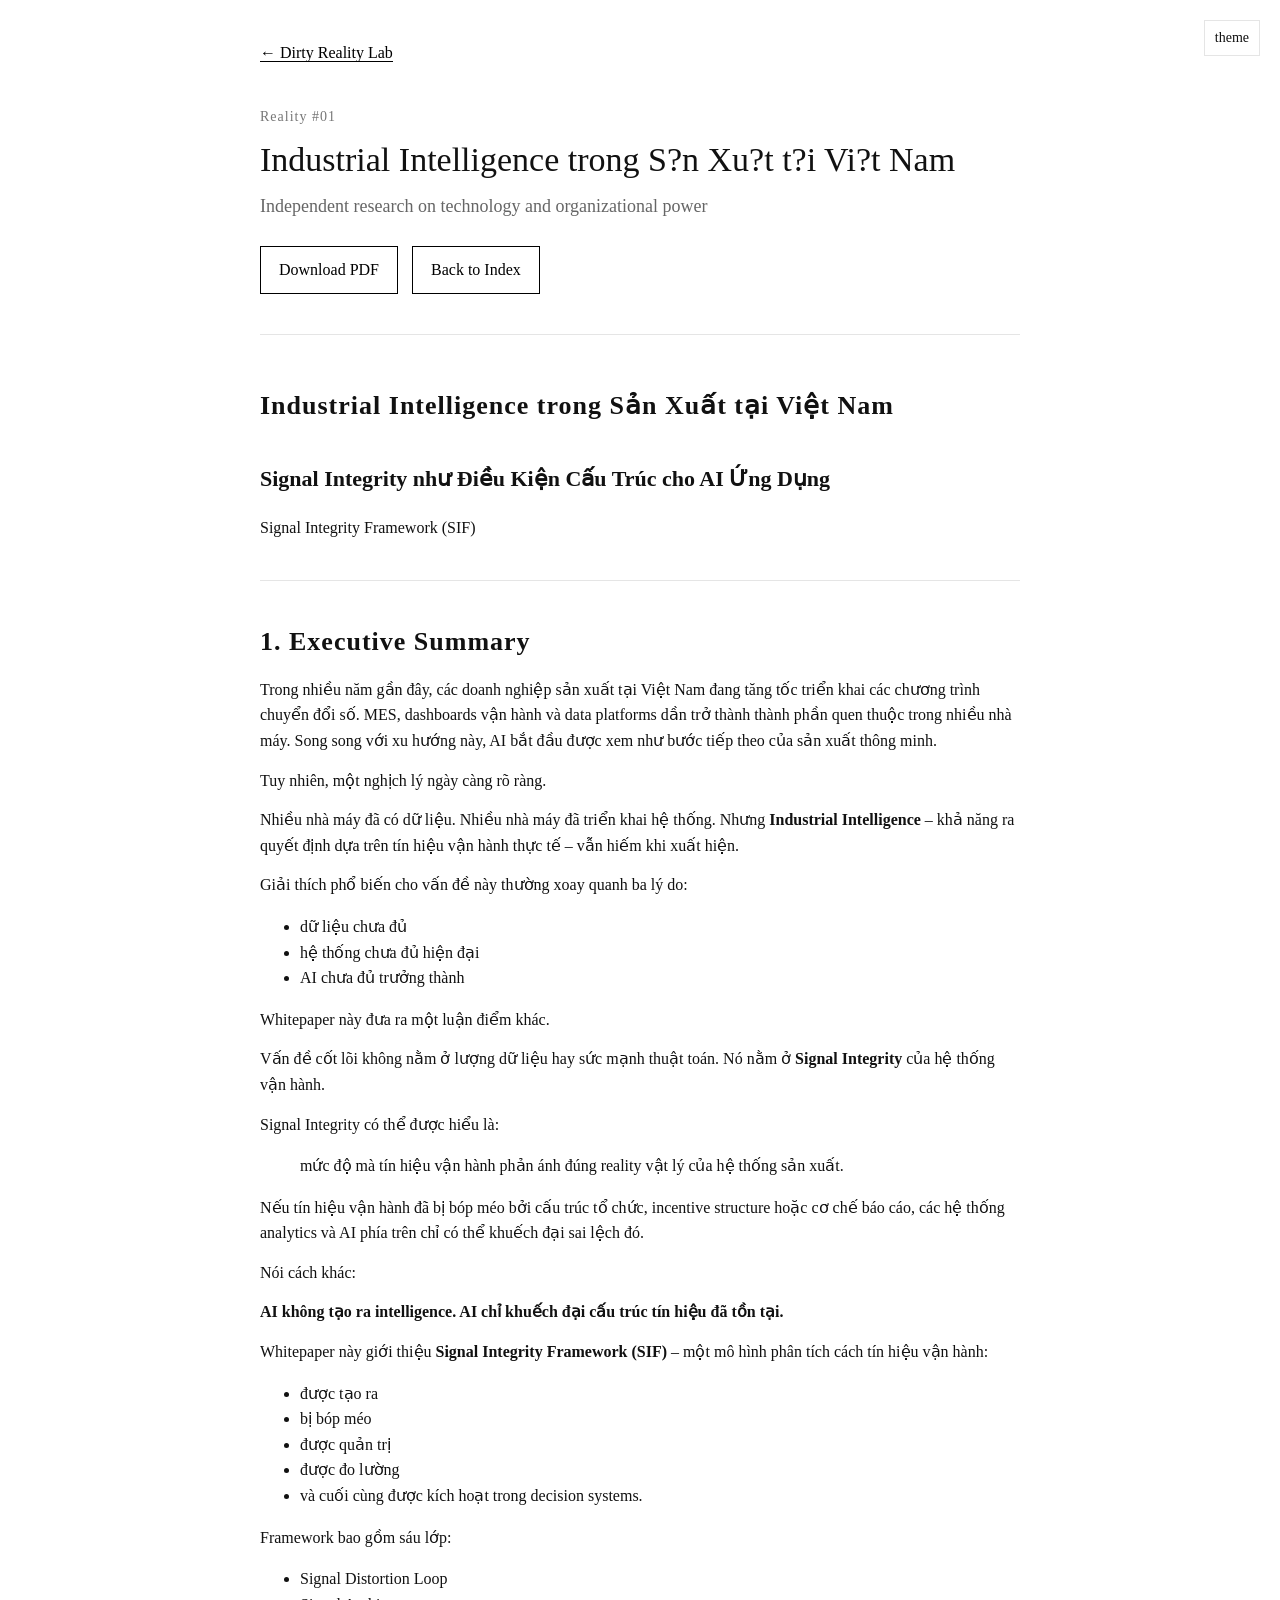
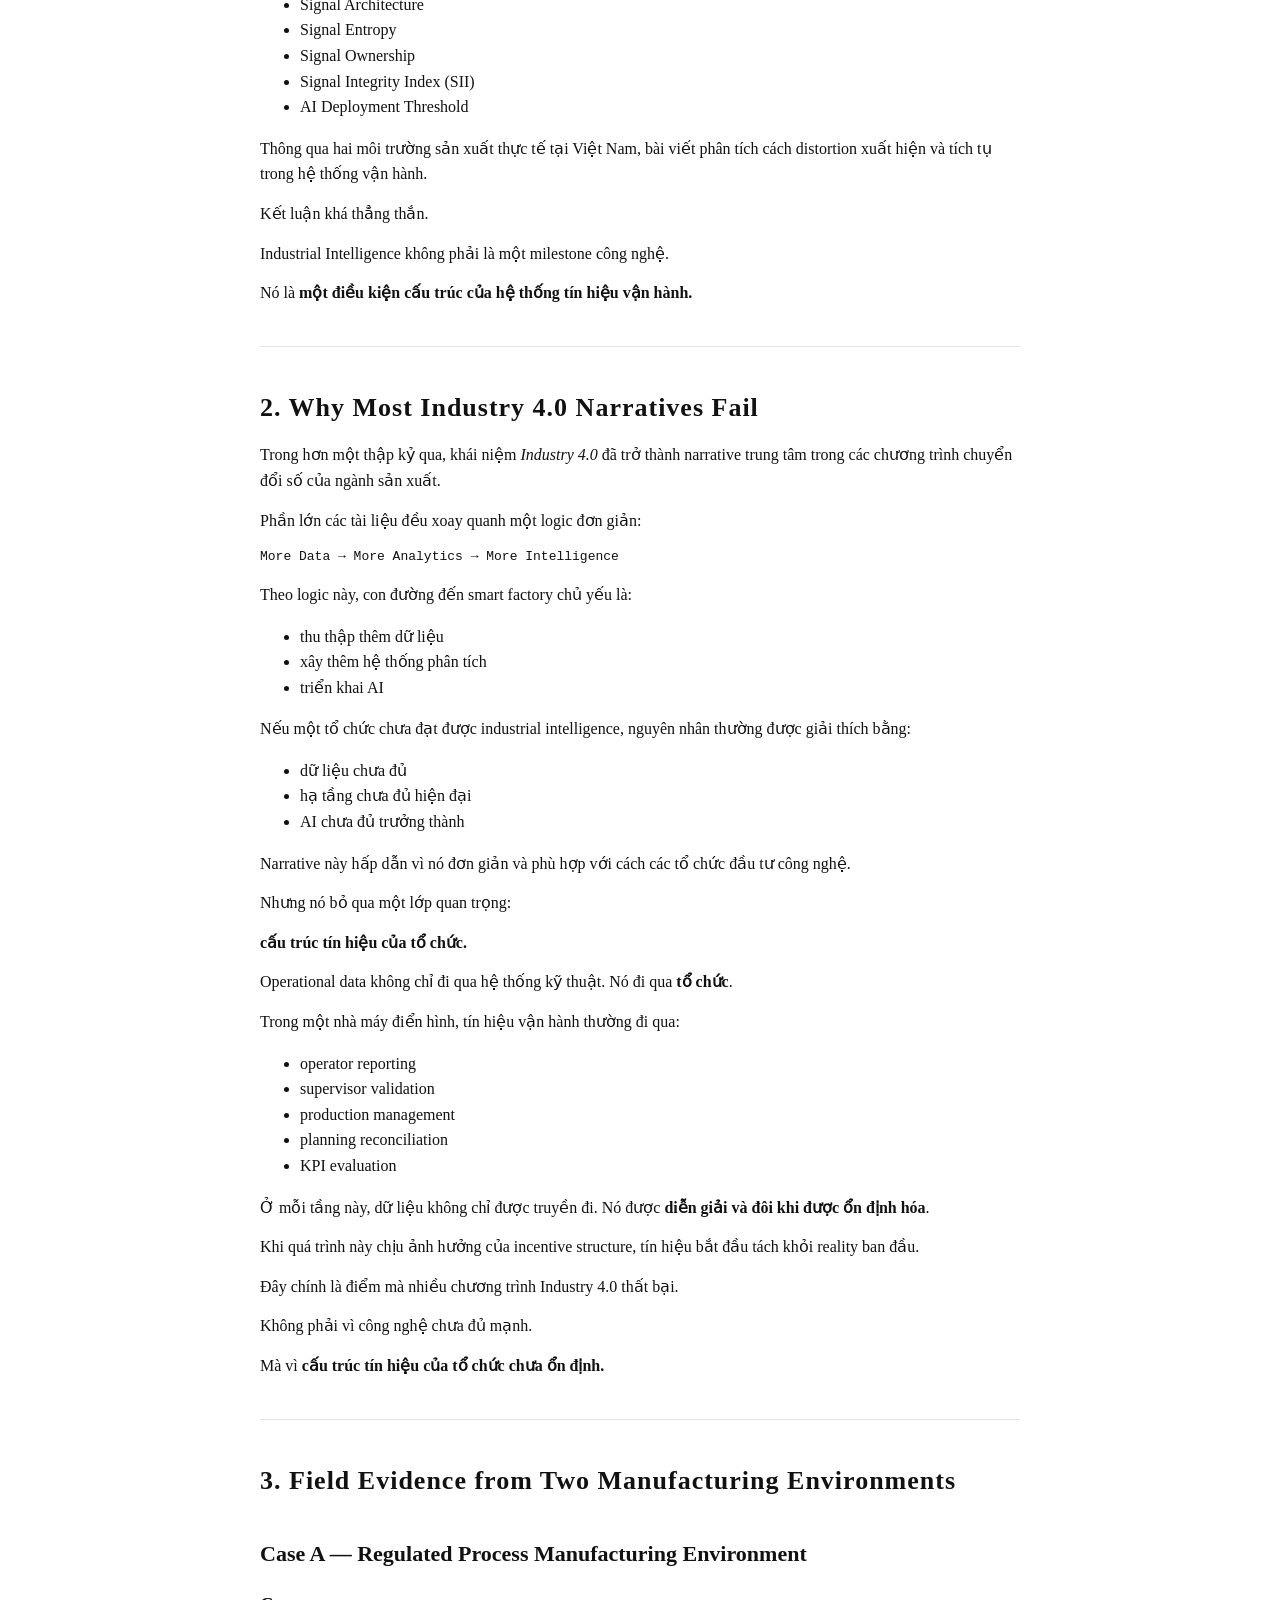
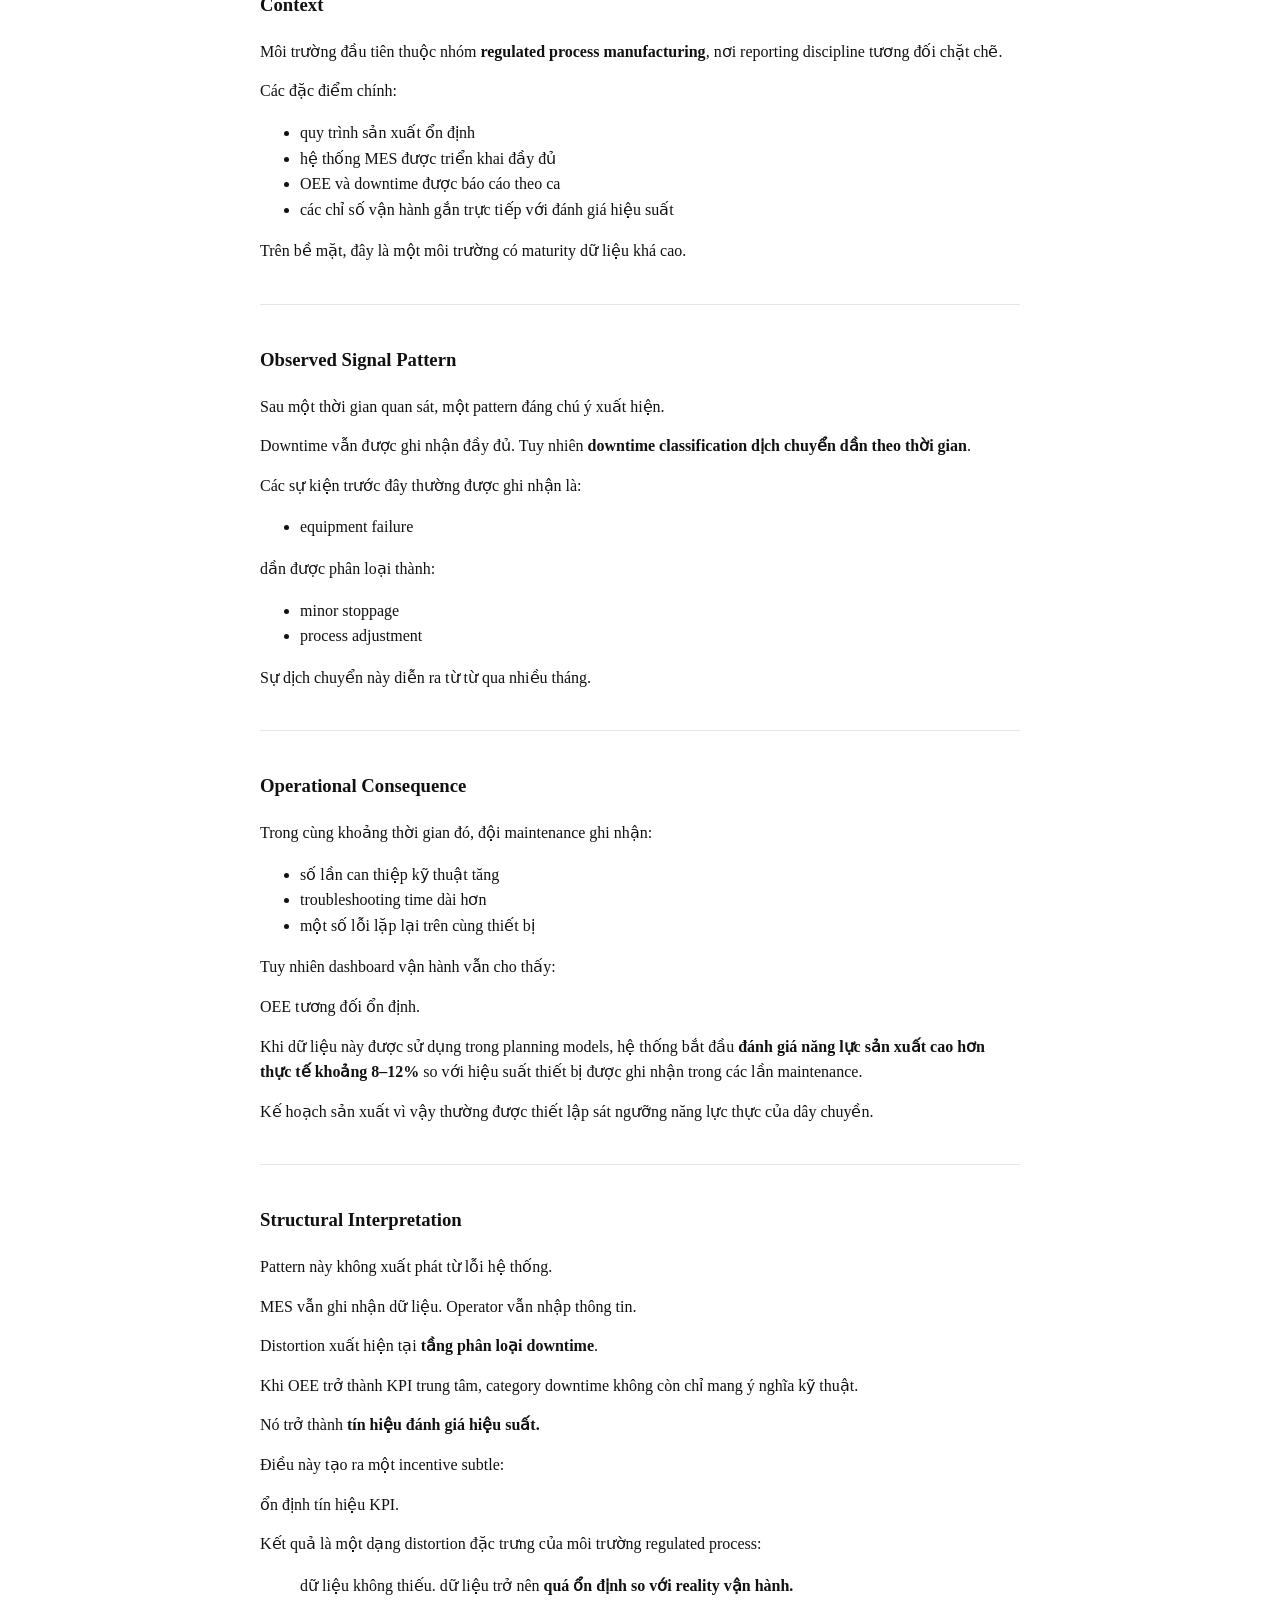
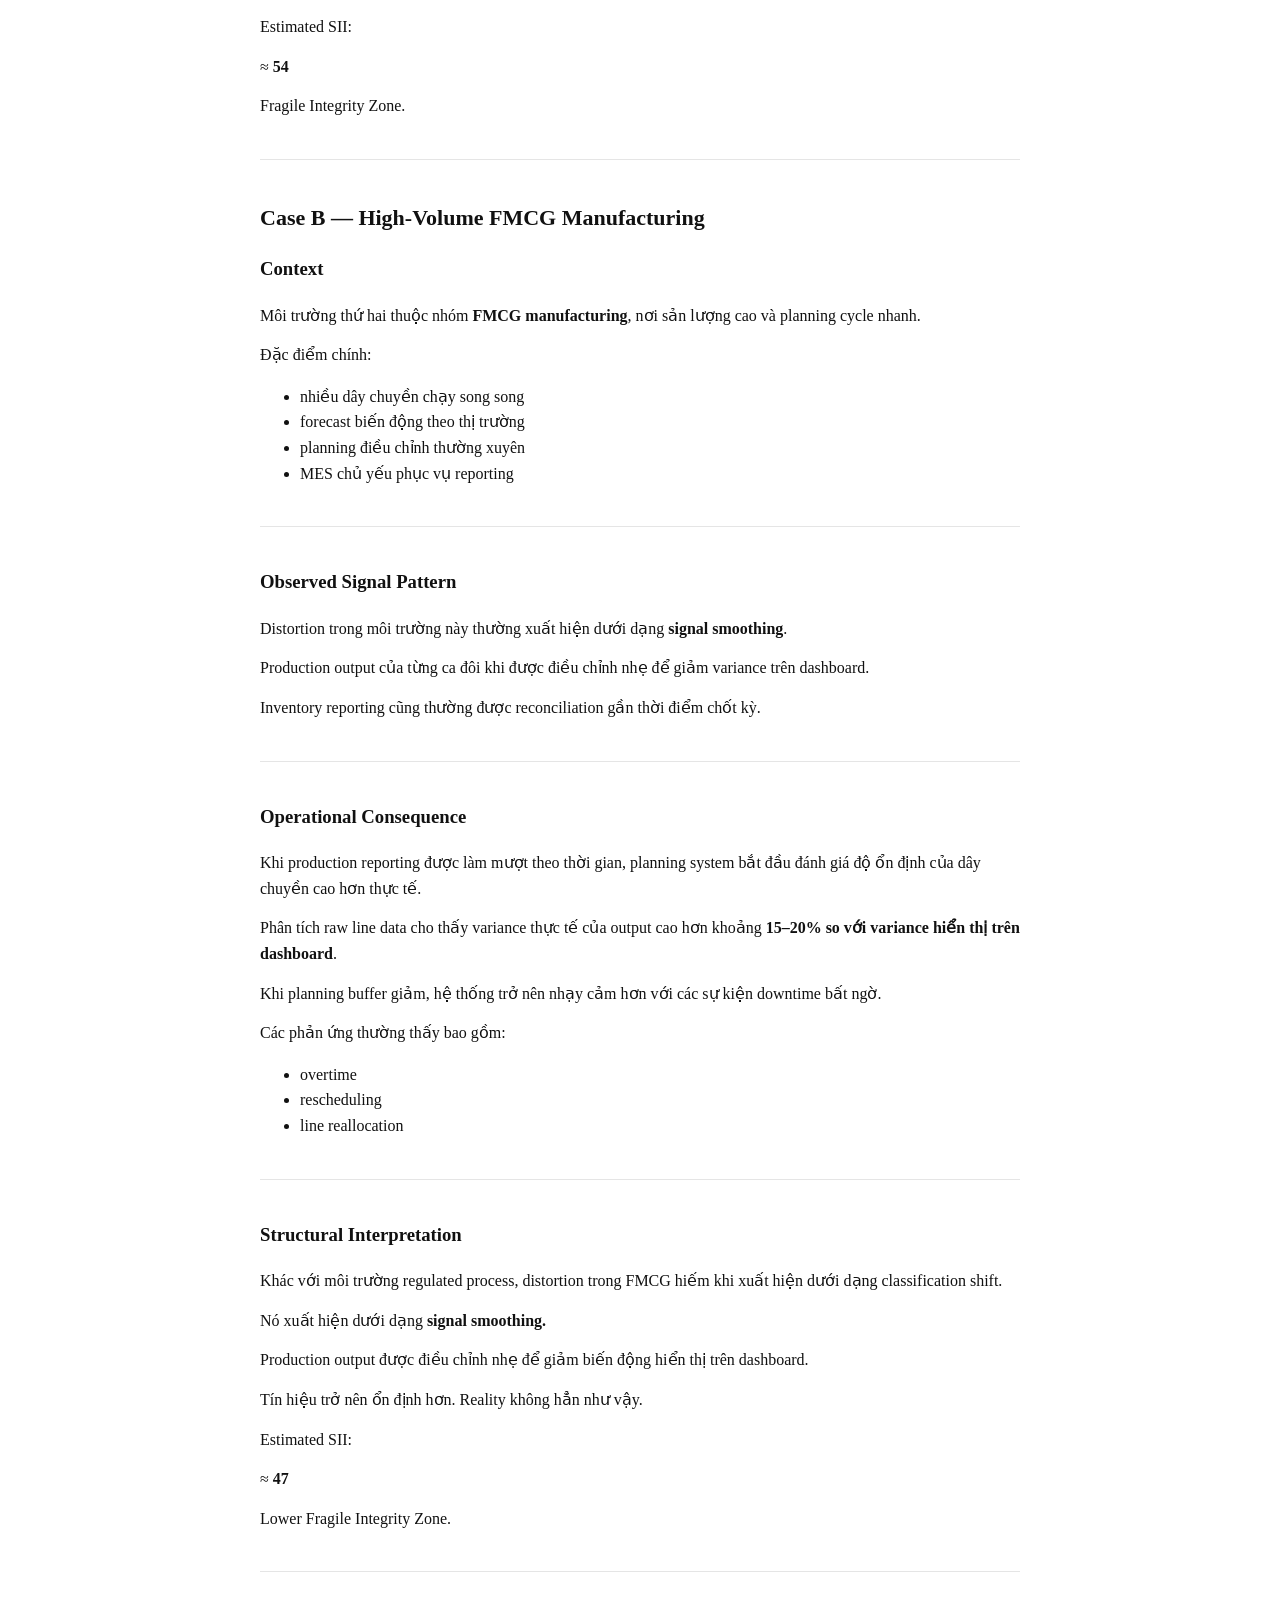
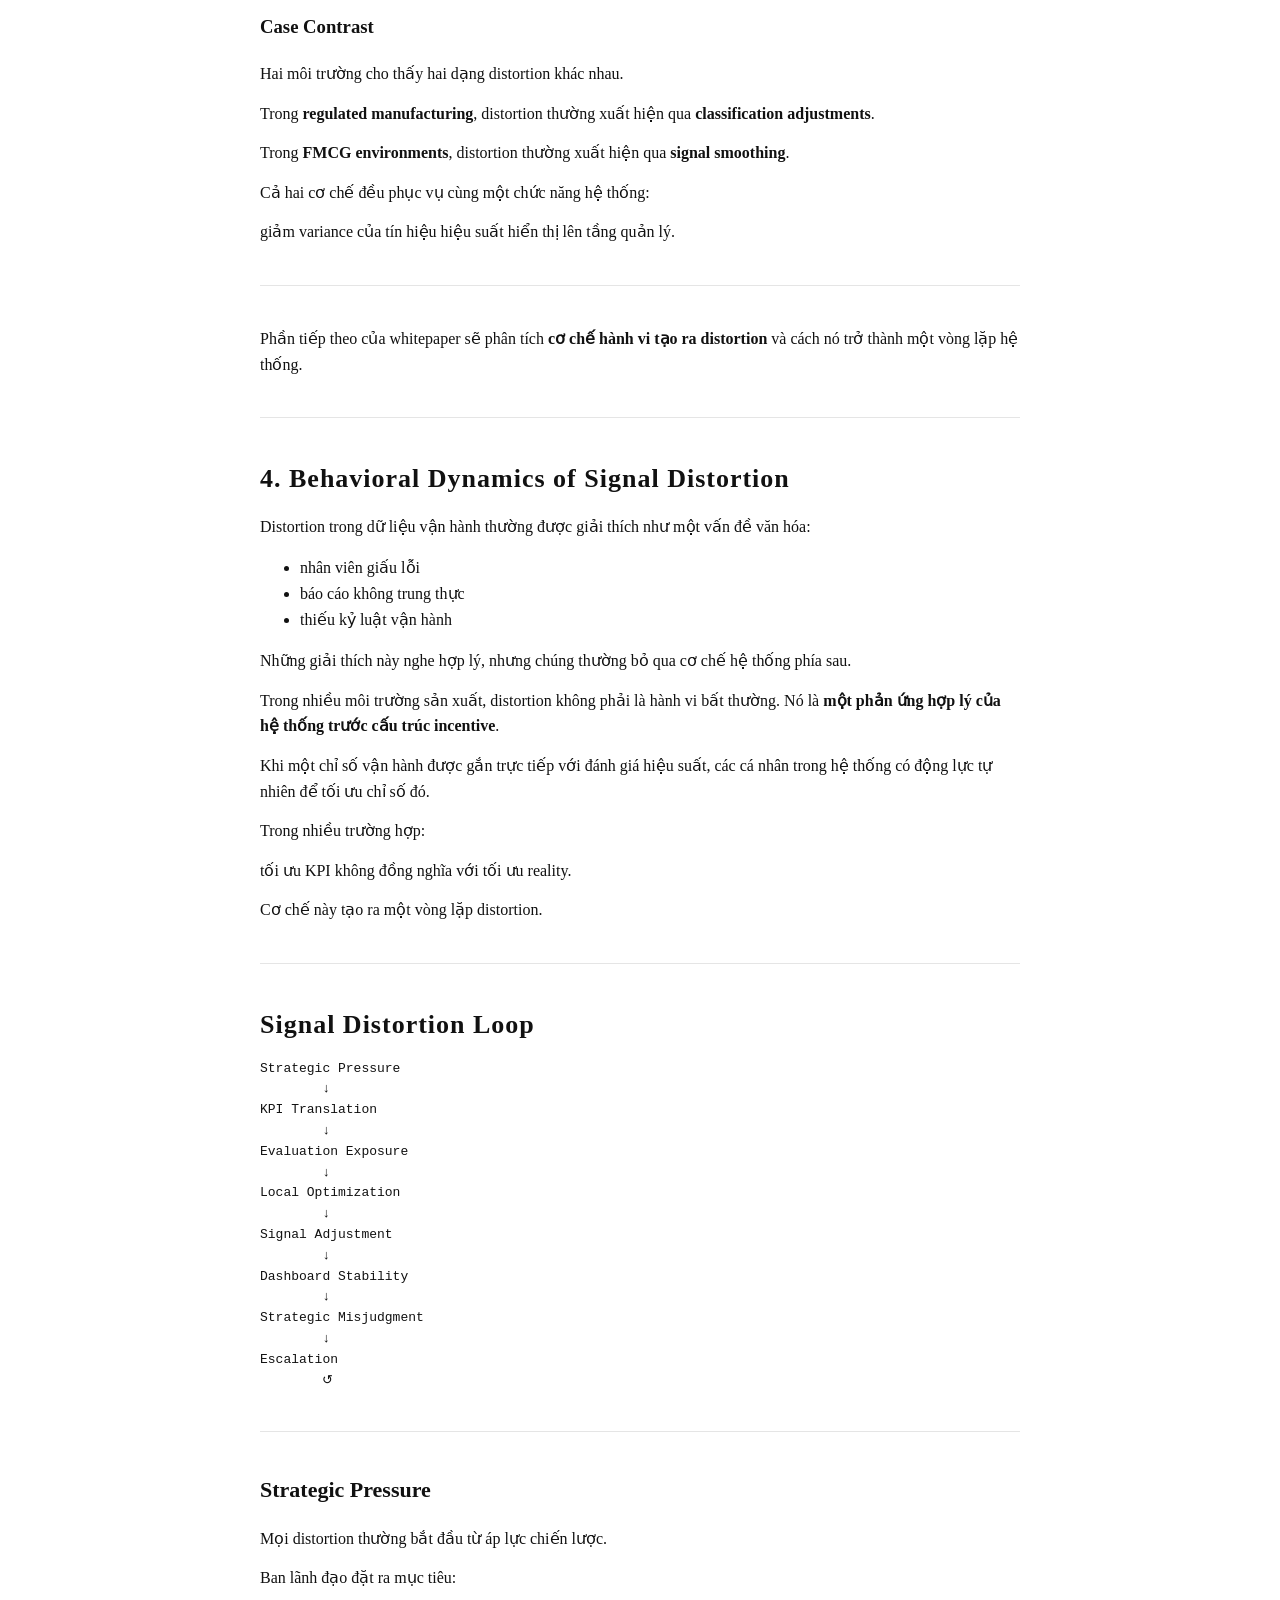
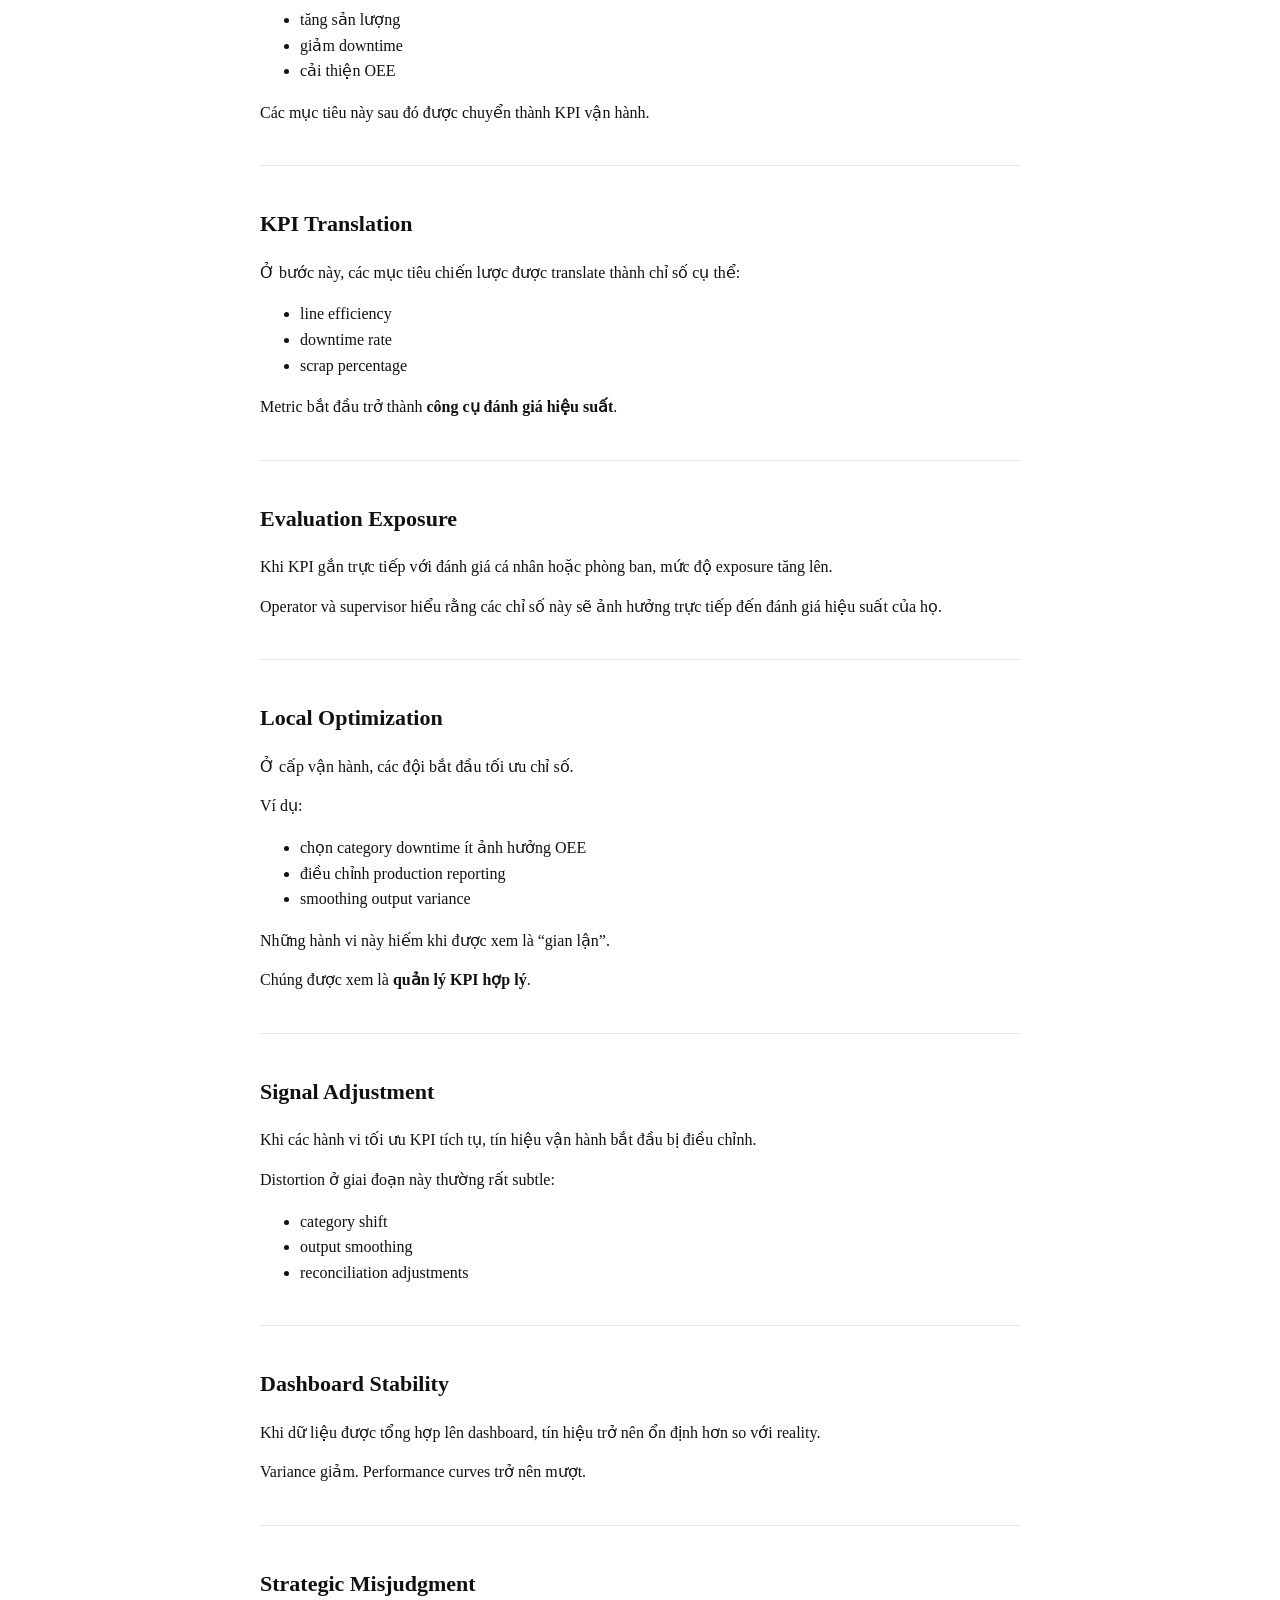
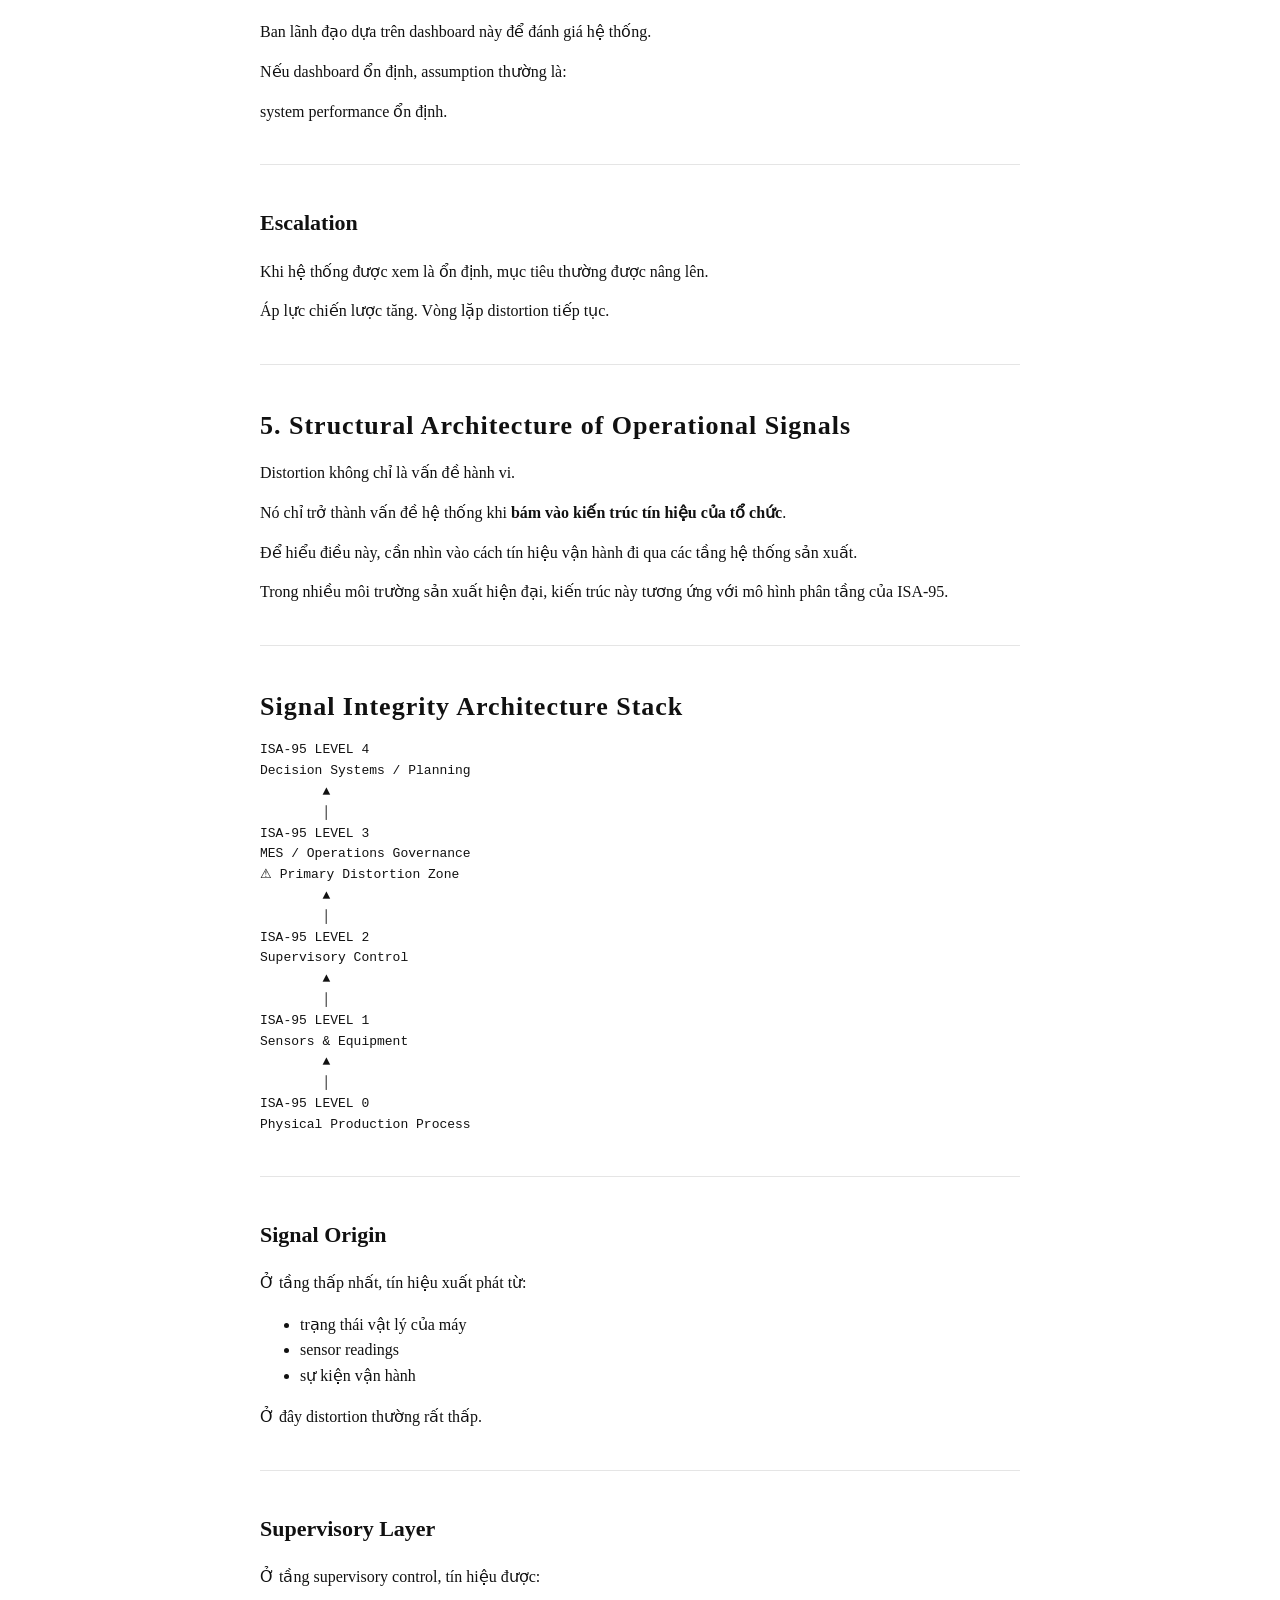
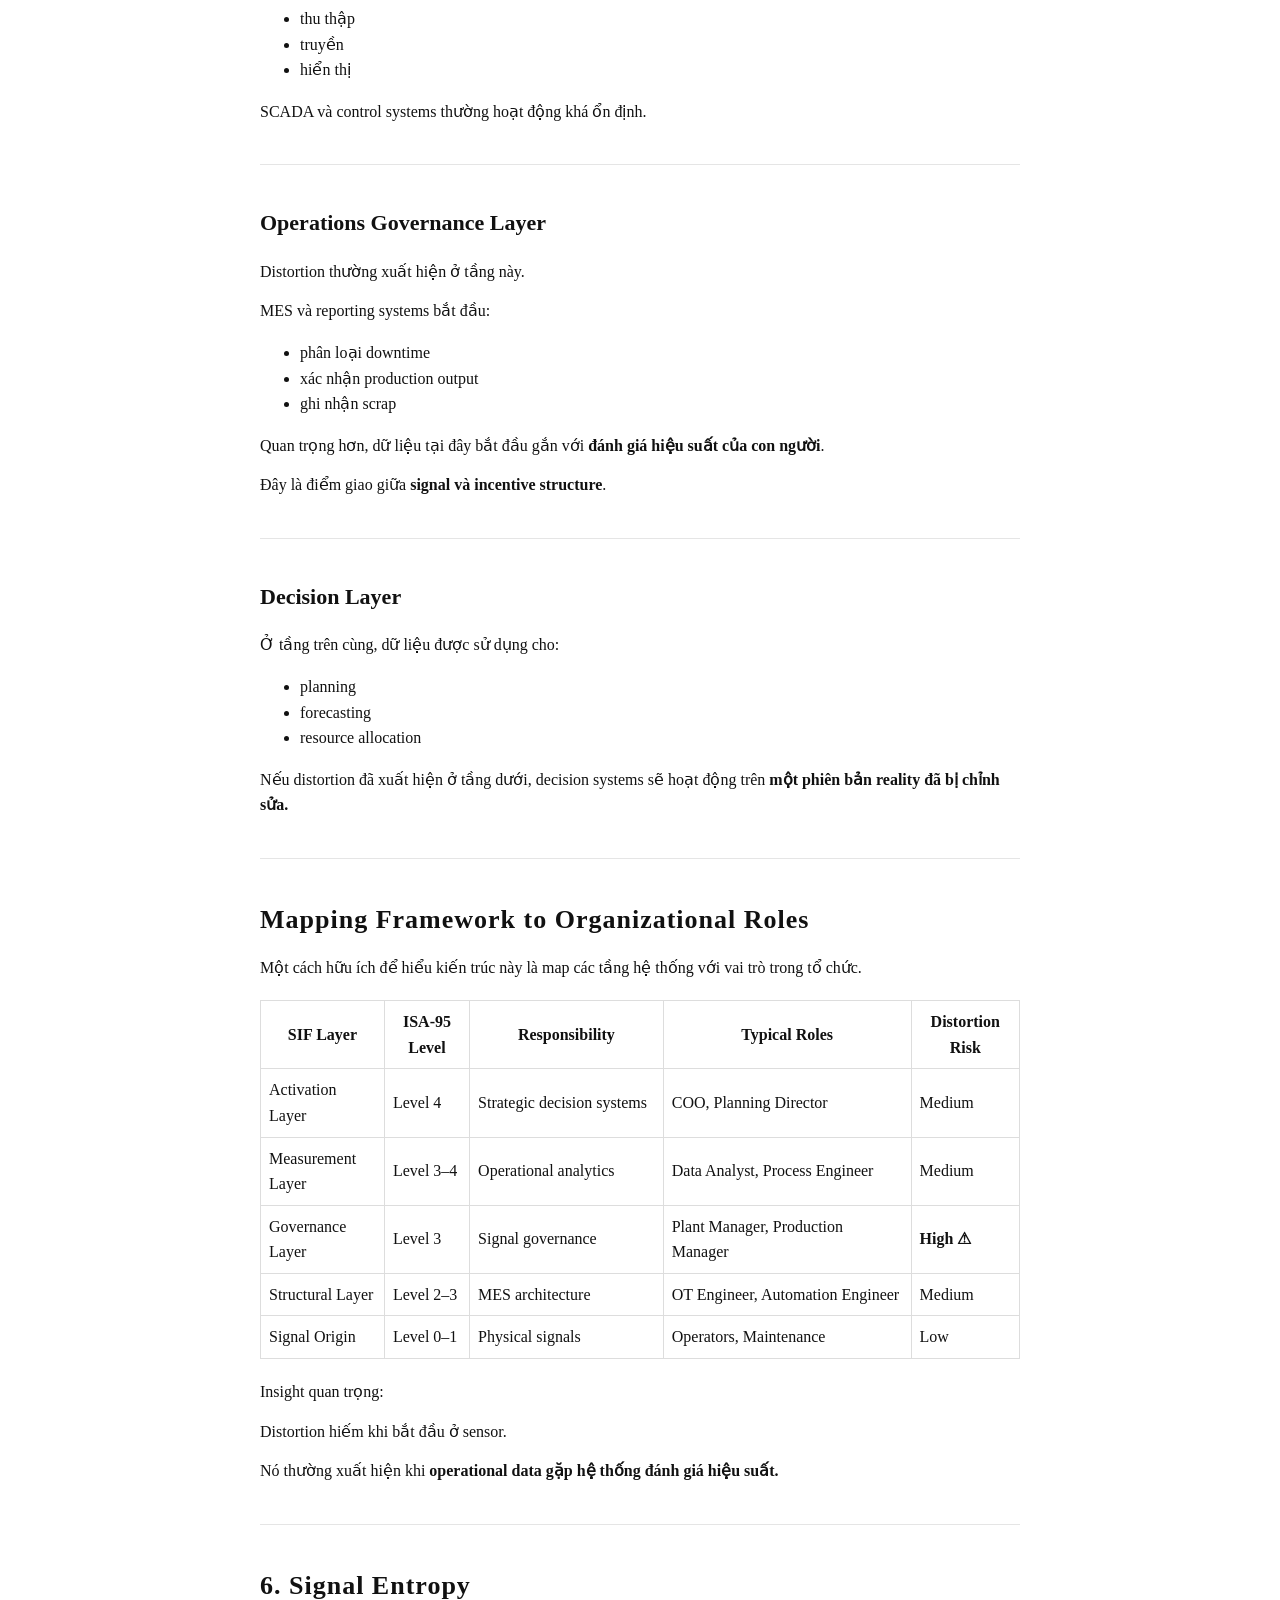
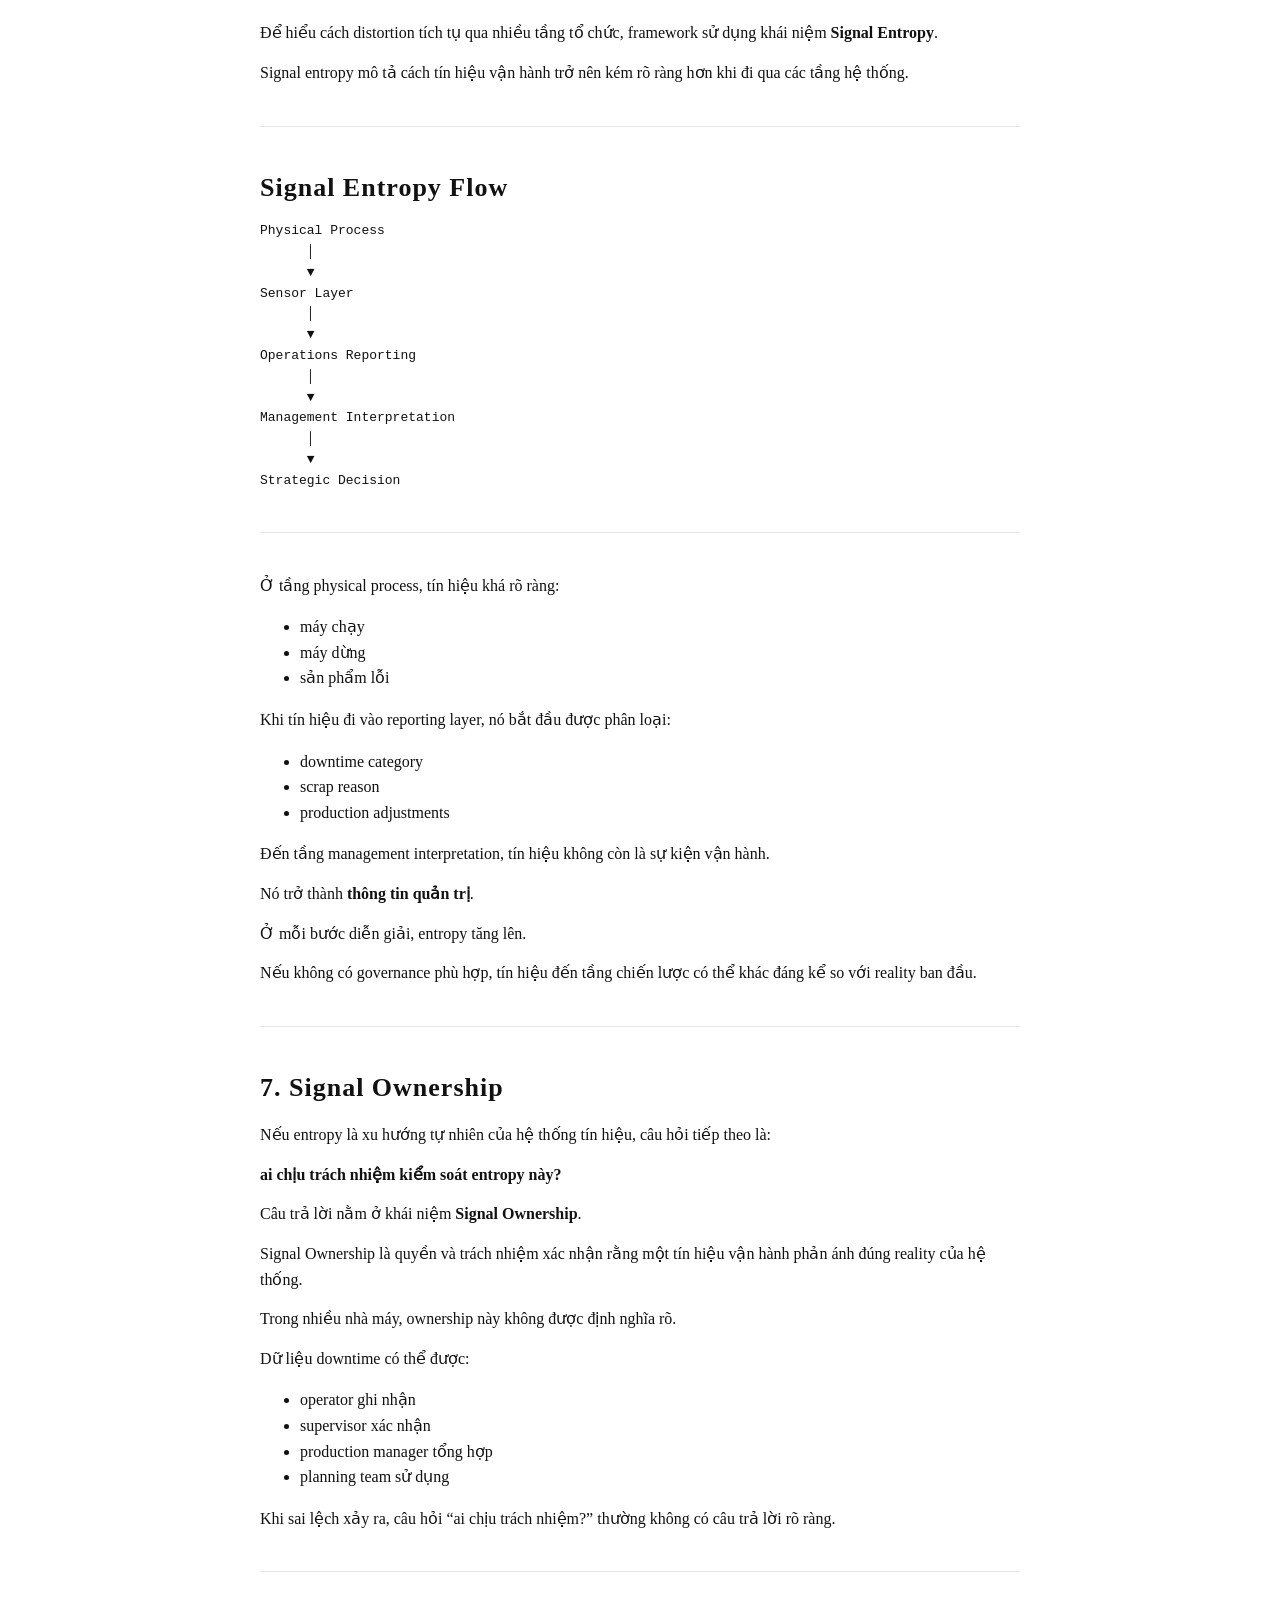
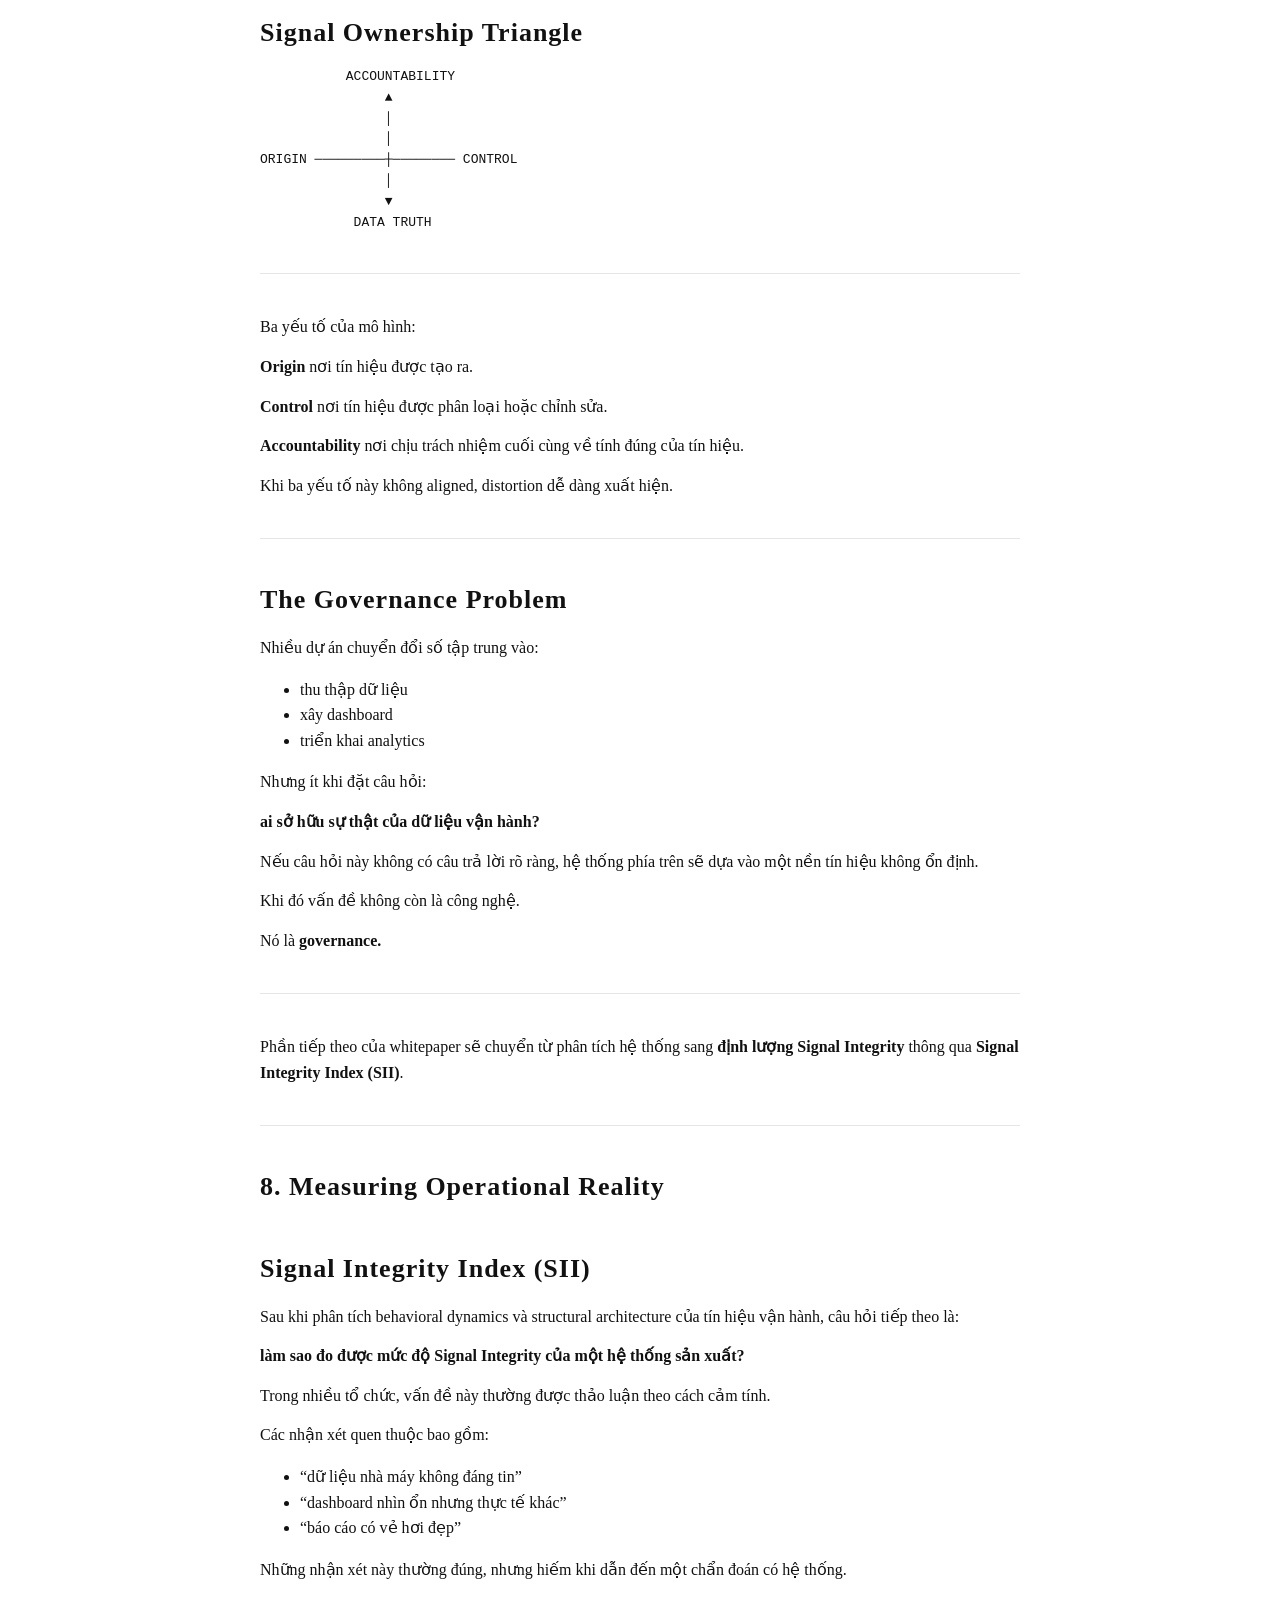
==== commit 03032b91: "upgrade reality template" ====
--- a/reality/01/index.html
+++ b/reality/01/index.html
@@ -6,33 +6,125 @@
 <meta charset="UTF-8">
 <meta name="viewport" content="width=device-width, initial-scale=1.0">
 
-<title>Reality 01</title>
+<title>Industrial Intelligence trong S?n Xu?t t?i Vi?t Nam | Dirty Reality Lab</title>
 
 <link rel="stylesheet" href="/assets/css/style.css">
 
+<style>
+
+.hero{
+margin-top:40px;
+margin-bottom:40px;
+}
+
+.paper-id{
+font-size:14px;
+color:#777;
+letter-spacing:1px;
+}
+
+.paper-title{
+font-size:34px;
+margin:10px 0;
+line-height:1.3;
+}
+
+.paper-subtitle{
+font-size:18px;
+color:#666;
+margin-bottom:25px;
+}
+
+.paper-actions{
+margin-top:20px;
+}
+
+.paper-actions a{
+display:inline-block;
+padding:10px 18px;
+border:1px solid #000;
+text-decoration:none;
+margin-right:10px;
+}
+
+.paper-actions a:hover{
+background:#000;
+color:#fff;
+}
+
+.summary{
+margin-top:50px;
+}
+
+.summary h1{
+font-size:26px;
+margin-top:40px;
+}
+
+.summary h2{
+font-size:22px;
+margin-top:35px;
+}
+
+.summary p{
+margin:14px 0;
+}
+
+.summary table{
+border-collapse:collapse;
+margin:20px 0;
+width:100%;
+}
+
+.summary th,
+.summary td{
+border:1px solid #ddd;
+padding:8px;
+}
+
+</style>
+
 </head>
 
 <body>
 
-<div id="themeToggle" class="theme-toggle">
-theme
+<div id="themeToggle" class="theme-toggle">theme</div>
+
+<div class="container">
+
+<a href="/">← Dirty Reality Lab</a>
+
+<div class="hero">
+
+<div class="paper-id">
+Reality #01
 </div>
 
-<div class="container">
-
-<a href="/">← Dirty Reality Lab</a>
-
-<h1>Reality #01</h1>
-
-<h2>Industrial Intelligence trong S?n Xu?t t?i Vi?t Nam</h2>
-
-<a href="whitepaper.pdf" class="download-btn" download>
-Download Whitepaper
+<div class="paper-title">
+Industrial Intelligence trong S?n Xu?t t?i Vi?t Nam
+</div>
+
+<div class="paper-subtitle">
+Independent research on technology and organizational power
+</div>
+
+<div class="paper-actions">
+
+<a href="whitepaper.pdf" download>
+Download PDF
 </a>
 
+<a href="/">
+Back to Index
+</a>
+
+</div>
+
+</div>
+
 <hr>
 
-<div id="summaryContent">
+<div class="summary">
 
 <h1 id="industrial-intelligence-trong-sản-xuất-tại-việt-nam">Industrial
 Intelligence trong Sản Xuất tại Việt Nam</h1>
@@ -1363,8 +1455,8 @@
 </p>
 
 <div class="dmca-badge">
-<a href="//www.dmca.com/Protection/Status.aspx?ID=6bc34bde-a24b-47a4-ad74-445a2b5632be" title="DMCA.com Protection Status">
-<img src="https://images.dmca.com/Badges/dmca_protected_sml_120n.png?ID=6bc34bde-a24b-47a4-ad74-445a2b5632be">
+<a href="//www.dmca.com/Protection/Status.aspx?ID=6bc34bde-a24b-47a4-ad74-445a2b5632be">
+<img loading="lazy" src="https://images.dmca.com/Badges/dmca_protected_sml_120n.png?ID=6bc34bde-a24b-47a4-ad74-445a2b5632be">
 </a>
 </div>
 
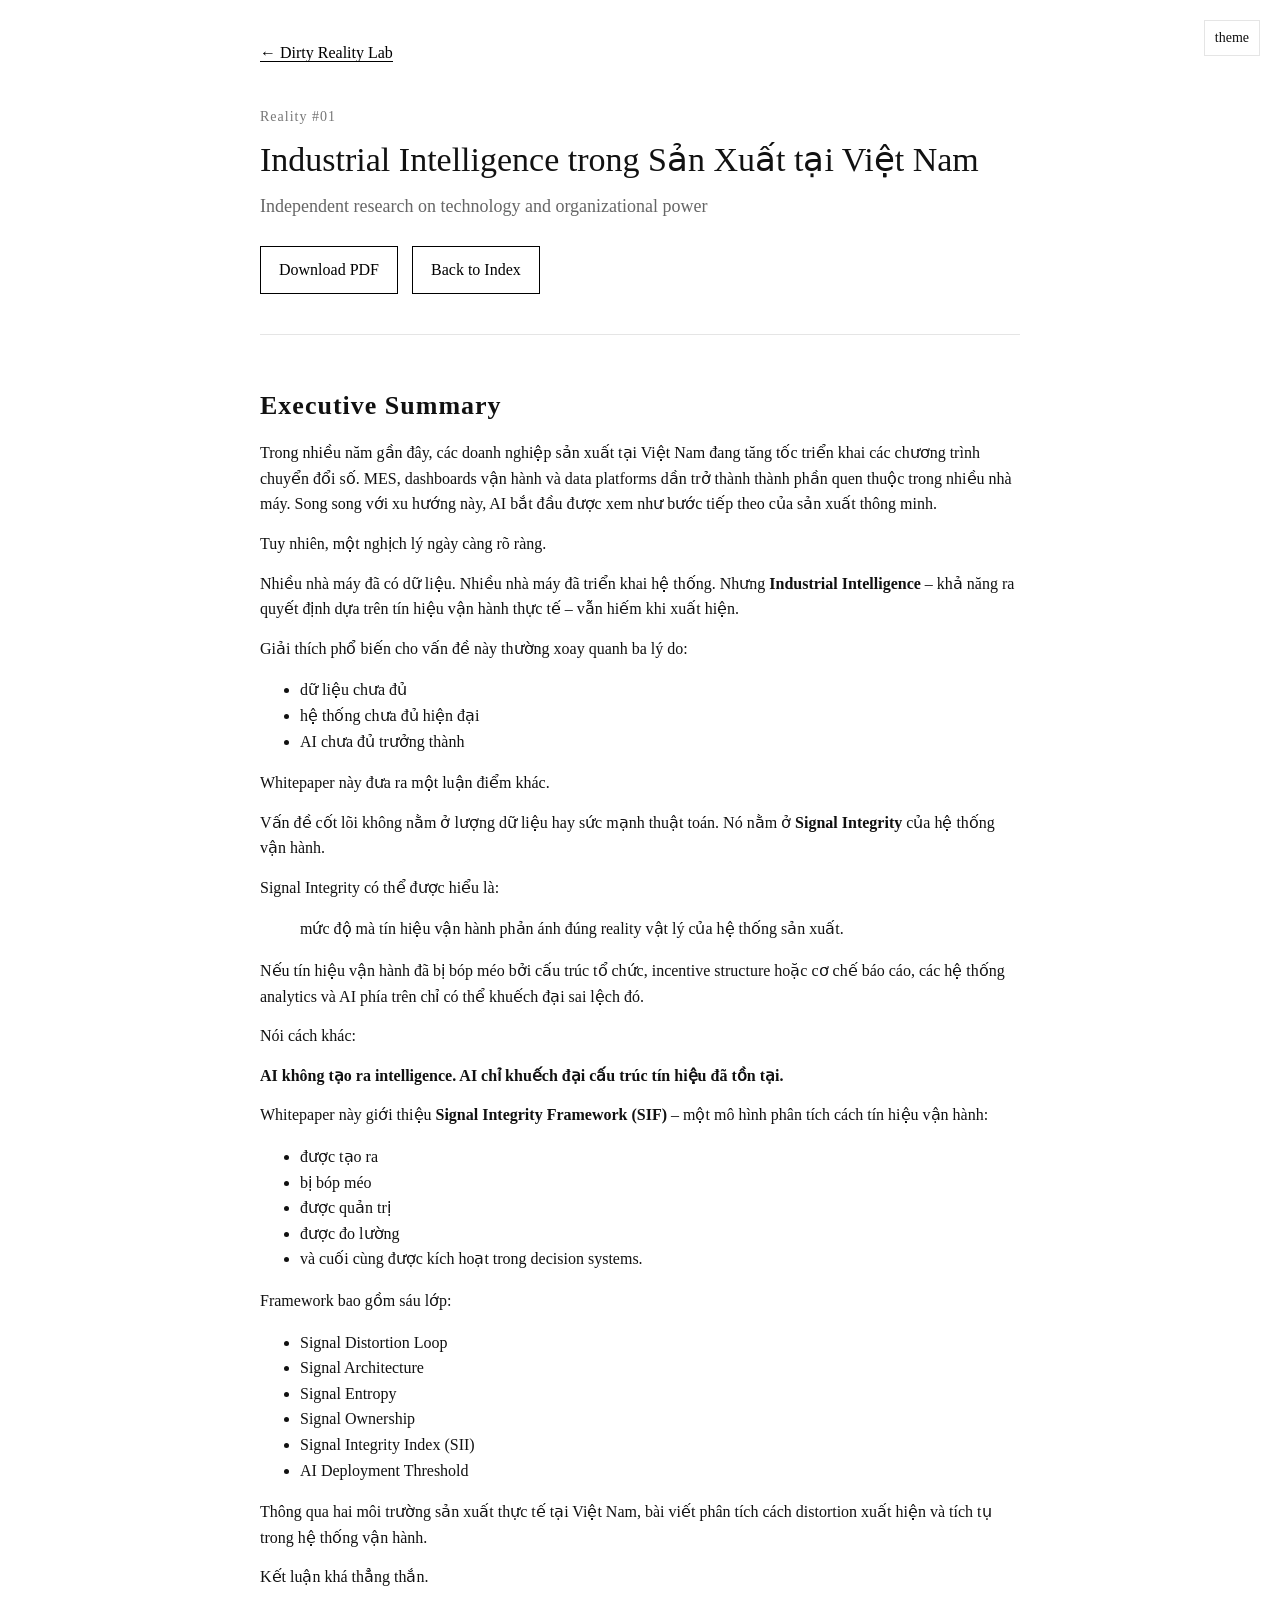
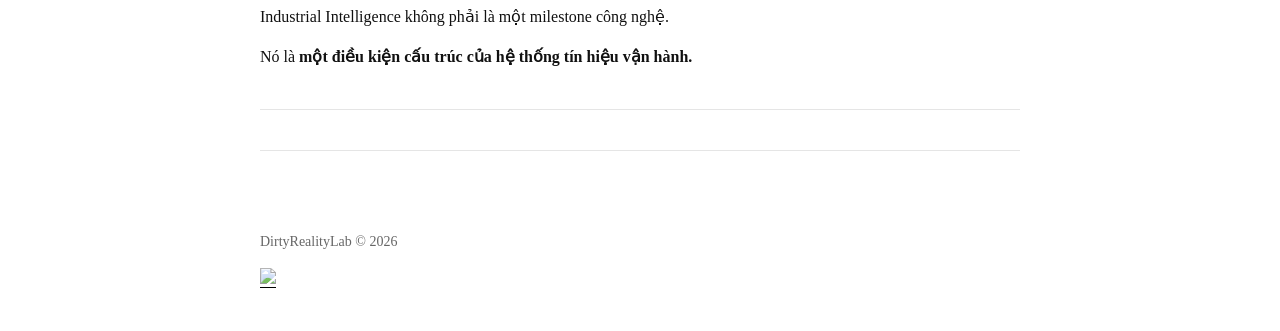
==== commit 59bd441b: "update script and fix bugs" ====
--- a/reality/01/index.html
+++ b/reality/01/index.html
@@ -1,4 +1,4 @@
-<!DOCTYPE html>
+﻿<!DOCTYPE html>
 <html lang="en">
 
 <head>
@@ -6,9 +6,9 @@
 <meta charset="UTF-8">
 <meta name="viewport" content="width=device-width, initial-scale=1.0">
 
-<title>Industrial Intelligence trong S?n Xu?t t?i Vi?t Nam | Dirty Reality Lab</title>
-
-<link rel="stylesheet" href="/assets/css/style.css">
+<title>Industrial Intelligence trong Sản Xuất tại Việt Nam | Dirty Reality Lab</title>
+
+<link rel="stylesheet" href="../../assets/css/style.css">
 
 <style>
 
@@ -101,7 +101,7 @@
 </div>
 
 <div class="paper-title">
-Industrial Intelligence trong S?n Xu?t t?i Vi?t Nam
+Industrial Intelligence trong Sản Xuất tại Việt Nam
 </div>
 
 <div class="paper-subtitle">
@@ -126,13 +126,7 @@
 
 <div class="summary">
 
-<h1 id="industrial-intelligence-trong-sản-xuất-tại-việt-nam">Industrial
-Intelligence trong Sản Xuất tại Việt Nam</h1>
-<h2 id="signal-integrity-như-điều-kiện-cấu-trúc-cho-ai-ứng-dụng">Signal
-Integrity như Điều Kiện Cấu Trúc cho AI Ứng Dụng</h2>
-<p>Signal Integrity Framework (SIF)</p>
-<hr />
-<h1 id="executive-summary">1. Executive Summary</h1>
+<h1 id="executive-summary">Executive Summary</h1>
 <p>Trong nhiều năm gần đây, các doanh nghiệp sản xuất tại Việt Nam đang
 tăng tốc triển khai các chương trình chuyển đổi số. MES, dashboards vận
 hành và data platforms dần trở thành thành phần quen thuộc trong nhiều
@@ -187,1261 +181,6 @@
 <p>Nó là <strong>một điều kiện cấu trúc của hệ thống tín hiệu vận
 hành.</strong></p>
 <hr />
-<h1 id="why-most-industry-4.0-narratives-fail">2. Why Most Industry 4.0
-Narratives Fail</h1>
-<p>Trong hơn một thập kỷ qua, khái niệm <em>Industry 4.0</em> đã trở
-thành narrative trung tâm trong các chương trình chuyển đổi số của ngành
-sản xuất.</p>
-<p>Phần lớn các tài liệu đều xoay quanh một logic đơn giản:</p>
-<pre class="text"><code>More Data → More Analytics → More Intelligence</code></pre>
-<p>Theo logic này, con đường đến smart factory chủ yếu là:</p>
-<ul>
-<li>thu thập thêm dữ liệu</li>
-<li>xây thêm hệ thống phân tích</li>
-<li>triển khai AI</li>
-</ul>
-<p>Nếu một tổ chức chưa đạt được industrial intelligence, nguyên nhân
-thường được giải thích bằng:</p>
-<ul>
-<li>dữ liệu chưa đủ</li>
-<li>hạ tầng chưa đủ hiện đại</li>
-<li>AI chưa đủ trưởng thành</li>
-</ul>
-<p>Narrative này hấp dẫn vì nó đơn giản và phù hợp với cách các tổ chức
-đầu tư công nghệ.</p>
-<p>Nhưng nó bỏ qua một lớp quan trọng:</p>
-<p><strong>cấu trúc tín hiệu của tổ chức.</strong></p>
-<p>Operational data không chỉ đi qua hệ thống kỹ thuật. Nó đi qua
-<strong>tổ chức</strong>.</p>
-<p>Trong một nhà máy điển hình, tín hiệu vận hành thường đi qua:</p>
-<ul>
-<li>operator reporting</li>
-<li>supervisor validation</li>
-<li>production management</li>
-<li>planning reconciliation</li>
-<li>KPI evaluation</li>
-</ul>
-<p>Ở mỗi tầng này, dữ liệu không chỉ được truyền đi. Nó được
-<strong>diễn giải và đôi khi được ổn định hóa</strong>.</p>
-<p>Khi quá trình này chịu ảnh hưởng của incentive structure, tín hiệu
-bắt đầu tách khỏi reality ban đầu.</p>
-<p>Đây chính là điểm mà nhiều chương trình Industry 4.0 thất bại.</p>
-<p>Không phải vì công nghệ chưa đủ mạnh.</p>
-<p>Mà vì <strong>cấu trúc tín hiệu của tổ chức chưa ổn
-định.</strong></p>
-<hr />
-<h1 id="field-evidence-from-two-manufacturing-environments">3. Field
-Evidence from Two Manufacturing Environments</h1>
-<h2 id="case-a-regulated-process-manufacturing-environment">Case A —
-Regulated Process Manufacturing Environment</h2>
-<h3 id="context">Context</h3>
-<p>Môi trường đầu tiên thuộc nhóm <strong>regulated process
-manufacturing</strong>, nơi reporting discipline tương đối chặt chẽ.</p>
-<p>Các đặc điểm chính:</p>
-<ul>
-<li>quy trình sản xuất ổn định</li>
-<li>hệ thống MES được triển khai đầy đủ</li>
-<li>OEE và downtime được báo cáo theo ca</li>
-<li>các chỉ số vận hành gắn trực tiếp với đánh giá hiệu suất</li>
-</ul>
-<p>Trên bề mặt, đây là một môi trường có maturity dữ liệu khá cao.</p>
-<hr />
-<h3 id="observed-signal-pattern">Observed Signal Pattern</h3>
-<p>Sau một thời gian quan sát, một pattern đáng chú ý xuất hiện.</p>
-<p>Downtime vẫn được ghi nhận đầy đủ. Tuy nhiên <strong>downtime
-classification dịch chuyển dần theo thời gian</strong>.</p>
-<p>Các sự kiện trước đây thường được ghi nhận là:</p>
-<ul>
-<li>equipment failure</li>
-</ul>
-<p>dần được phân loại thành:</p>
-<ul>
-<li>minor stoppage</li>
-<li>process adjustment</li>
-</ul>
-<p>Sự dịch chuyển này diễn ra từ từ qua nhiều tháng.</p>
-<hr />
-<h3 id="operational-consequence">Operational Consequence</h3>
-<p>Trong cùng khoảng thời gian đó, đội maintenance ghi nhận:</p>
-<ul>
-<li>số lần can thiệp kỹ thuật tăng</li>
-<li>troubleshooting time dài hơn</li>
-<li>một số lỗi lặp lại trên cùng thiết bị</li>
-</ul>
-<p>Tuy nhiên dashboard vận hành vẫn cho thấy:</p>
-<p>OEE tương đối ổn định.</p>
-<p>Khi dữ liệu này được sử dụng trong planning models, hệ thống bắt đầu
-<strong>đánh giá năng lực sản xuất cao hơn thực tế khoảng 8–12%</strong>
-so với hiệu suất thiết bị được ghi nhận trong các lần maintenance.</p>
-<p>Kế hoạch sản xuất vì vậy thường được thiết lập sát ngưỡng năng lực
-thực của dây chuyền.</p>
-<hr />
-<h3 id="structural-interpretation">Structural Interpretation</h3>
-<p>Pattern này không xuất phát từ lỗi hệ thống.</p>
-<p>MES vẫn ghi nhận dữ liệu. Operator vẫn nhập thông tin.</p>
-<p>Distortion xuất hiện tại <strong>tầng phân loại
-downtime</strong>.</p>
-<p>Khi OEE trở thành KPI trung tâm, category downtime không còn chỉ mang
-ý nghĩa kỹ thuật.</p>
-<p>Nó trở thành <strong>tín hiệu đánh giá hiệu suất.</strong></p>
-<p>Điều này tạo ra một incentive subtle:</p>
-<p>ổn định tín hiệu KPI.</p>
-<p>Kết quả là một dạng distortion đặc trưng của môi trường regulated
-process:</p>
-<blockquote>
-<p>dữ liệu không thiếu. dữ liệu trở nên <strong>quá ổn định so với
-reality vận hành.</strong></p>
-</blockquote>
-<p>Estimated SII:</p>
-<p>≈ <strong>54</strong></p>
-<p>Fragile Integrity Zone.</p>
-<hr />
-<h2 id="case-b-high-volume-fmcg-manufacturing">Case B — High-Volume FMCG
-Manufacturing</h2>
-<h3 id="context-1">Context</h3>
-<p>Môi trường thứ hai thuộc nhóm <strong>FMCG manufacturing</strong>,
-nơi sản lượng cao và planning cycle nhanh.</p>
-<p>Đặc điểm chính:</p>
-<ul>
-<li>nhiều dây chuyền chạy song song</li>
-<li>forecast biến động theo thị trường</li>
-<li>planning điều chỉnh thường xuyên</li>
-<li>MES chủ yếu phục vụ reporting</li>
-</ul>
-<hr />
-<h3 id="observed-signal-pattern-1">Observed Signal Pattern</h3>
-<p>Distortion trong môi trường này thường xuất hiện dưới dạng
-<strong>signal smoothing</strong>.</p>
-<p>Production output của từng ca đôi khi được điều chỉnh nhẹ để giảm
-variance trên dashboard.</p>
-<p>Inventory reporting cũng thường được reconciliation gần thời điểm
-chốt kỳ.</p>
-<hr />
-<h3 id="operational-consequence-1">Operational Consequence</h3>
-<p>Khi production reporting được làm mượt theo thời gian, planning
-system bắt đầu đánh giá độ ổn định của dây chuyền cao hơn thực tế.</p>
-<p>Phân tích raw line data cho thấy variance thực tế của output cao hơn
-khoảng <strong>15–20% so với variance hiển thị trên
-dashboard</strong>.</p>
-<p>Khi planning buffer giảm, hệ thống trở nên nhạy cảm hơn với các sự
-kiện downtime bất ngờ.</p>
-<p>Các phản ứng thường thấy bao gồm:</p>
-<ul>
-<li>overtime</li>
-<li>rescheduling</li>
-<li>line reallocation</li>
-</ul>
-<hr />
-<h3 id="structural-interpretation-1">Structural Interpretation</h3>
-<p>Khác với môi trường regulated process, distortion trong FMCG hiếm khi
-xuất hiện dưới dạng classification shift.</p>
-<p>Nó xuất hiện dưới dạng <strong>signal smoothing.</strong></p>
-<p>Production output được điều chỉnh nhẹ để giảm biến động hiển thị trên
-dashboard.</p>
-<p>Tín hiệu trở nên ổn định hơn. Reality không hẳn như vậy.</p>
-<p>Estimated SII:</p>
-<p>≈ <strong>47</strong></p>
-<p>Lower Fragile Integrity Zone.</p>
-<hr />
-<h3 id="case-contrast">Case Contrast</h3>
-<p>Hai môi trường cho thấy hai dạng distortion khác nhau.</p>
-<p>Trong <strong>regulated manufacturing</strong>, distortion thường
-xuất hiện qua <strong>classification adjustments</strong>.</p>
-<p>Trong <strong>FMCG environments</strong>, distortion thường xuất hiện
-qua <strong>signal smoothing</strong>.</p>
-<p>Cả hai cơ chế đều phục vụ cùng một chức năng hệ thống:</p>
-<p>giảm variance của tín hiệu hiệu suất hiển thị lên tầng quản lý.</p>
-<hr />
-<p>Phần tiếp theo của whitepaper sẽ phân tích <strong>cơ chế hành vi tạo
-ra distortion</strong> và cách nó trở thành một vòng lặp hệ thống.</p>
-<hr />
-<h1 id="behavioral-dynamics-of-signal-distortion">4. Behavioral Dynamics
-of Signal Distortion</h1>
-<p>Distortion trong dữ liệu vận hành thường được giải thích như một vấn
-đề văn hóa:</p>
-<ul>
-<li>nhân viên giấu lỗi</li>
-<li>báo cáo không trung thực</li>
-<li>thiếu kỷ luật vận hành</li>
-</ul>
-<p>Những giải thích này nghe hợp lý, nhưng chúng thường bỏ qua cơ chế hệ
-thống phía sau.</p>
-<p>Trong nhiều môi trường sản xuất, distortion không phải là hành vi bất
-thường. Nó là <strong>một phản ứng hợp lý của hệ thống trước cấu trúc
-incentive</strong>.</p>
-<p>Khi một chỉ số vận hành được gắn trực tiếp với đánh giá hiệu suất,
-các cá nhân trong hệ thống có động lực tự nhiên để tối ưu chỉ số đó.</p>
-<p>Trong nhiều trường hợp:</p>
-<p>tối ưu KPI không đồng nghĩa với tối ưu reality.</p>
-<p>Cơ chế này tạo ra một vòng lặp distortion.</p>
-<hr />
-<h1 id="signal-distortion-loop">Signal Distortion Loop</h1>
-<pre class="text"><code>Strategic Pressure
-        ↓
-KPI Translation
-        ↓
-Evaluation Exposure
-        ↓
-Local Optimization
-        ↓
-Signal Adjustment
-        ↓
-Dashboard Stability
-        ↓
-Strategic Misjudgment
-        ↓
-Escalation
-        ↺</code></pre>
-<hr />
-<h2 id="strategic-pressure">Strategic Pressure</h2>
-<p>Mọi distortion thường bắt đầu từ áp lực chiến lược.</p>
-<p>Ban lãnh đạo đặt ra mục tiêu:</p>
-<ul>
-<li>tăng sản lượng</li>
-<li>giảm downtime</li>
-<li>cải thiện OEE</li>
-</ul>
-<p>Các mục tiêu này sau đó được chuyển thành KPI vận hành.</p>
-<hr />
-<h2 id="kpi-translation">KPI Translation</h2>
-<p>Ở bước này, các mục tiêu chiến lược được translate thành chỉ số cụ
-thể:</p>
-<ul>
-<li>line efficiency</li>
-<li>downtime rate</li>
-<li>scrap percentage</li>
-</ul>
-<p>Metric bắt đầu trở thành <strong>công cụ đánh giá hiệu
-suất</strong>.</p>
-<hr />
-<h2 id="evaluation-exposure">Evaluation Exposure</h2>
-<p>Khi KPI gắn trực tiếp với đánh giá cá nhân hoặc phòng ban, mức độ
-exposure tăng lên.</p>
-<p>Operator và supervisor hiểu rằng các chỉ số này sẽ ảnh hưởng trực
-tiếp đến đánh giá hiệu suất của họ.</p>
-<hr />
-<h2 id="local-optimization">Local Optimization</h2>
-<p>Ở cấp vận hành, các đội bắt đầu tối ưu chỉ số.</p>
-<p>Ví dụ:</p>
-<ul>
-<li>chọn category downtime ít ảnh hưởng OEE</li>
-<li>điều chỉnh production reporting</li>
-<li>smoothing output variance</li>
-</ul>
-<p>Những hành vi này hiếm khi được xem là “gian lận”.</p>
-<p>Chúng được xem là <strong>quản lý KPI hợp lý</strong>.</p>
-<hr />
-<h2 id="signal-adjustment">Signal Adjustment</h2>
-<p>Khi các hành vi tối ưu KPI tích tụ, tín hiệu vận hành bắt đầu bị điều
-chỉnh.</p>
-<p>Distortion ở giai đoạn này thường rất subtle:</p>
-<ul>
-<li>category shift</li>
-<li>output smoothing</li>
-<li>reconciliation adjustments</li>
-</ul>
-<hr />
-<h2 id="dashboard-stability">Dashboard Stability</h2>
-<p>Khi dữ liệu được tổng hợp lên dashboard, tín hiệu trở nên ổn định hơn
-so với reality.</p>
-<p>Variance giảm. Performance curves trở nên mượt.</p>
-<hr />
-<h2 id="strategic-misjudgment">Strategic Misjudgment</h2>
-<p>Ban lãnh đạo dựa trên dashboard này để đánh giá hệ thống.</p>
-<p>Nếu dashboard ổn định, assumption thường là:</p>
-<p>system performance ổn định.</p>
-<hr />
-<h2 id="escalation">Escalation</h2>
-<p>Khi hệ thống được xem là ổn định, mục tiêu thường được nâng lên.</p>
-<p>Áp lực chiến lược tăng. Vòng lặp distortion tiếp tục.</p>
-<hr />
-<h1 id="structural-architecture-of-operational-signals">5. Structural
-Architecture of Operational Signals</h1>
-<p>Distortion không chỉ là vấn đề hành vi.</p>
-<p>Nó chỉ trở thành vấn đề hệ thống khi <strong>bám vào kiến trúc tín
-hiệu của tổ chức</strong>.</p>
-<p>Để hiểu điều này, cần nhìn vào cách tín hiệu vận hành đi qua các tầng
-hệ thống sản xuất.</p>
-<p>Trong nhiều môi trường sản xuất hiện đại, kiến trúc này tương ứng với
-mô hình phân tầng của ISA-95.</p>
-<hr />
-<h1 id="signal-integrity-architecture-stack">Signal Integrity
-Architecture Stack</h1>
-<pre class="text"><code>ISA-95 LEVEL 4
-Decision Systems / Planning
-        ▲
-        │
-ISA-95 LEVEL 3
-MES / Operations Governance
-⚠ Primary Distortion Zone
-        ▲
-        │
-ISA-95 LEVEL 2
-Supervisory Control
-        ▲
-        │
-ISA-95 LEVEL 1
-Sensors &amp; Equipment
-        ▲
-        │
-ISA-95 LEVEL 0
-Physical Production Process</code></pre>
-<hr />
-<h2 id="signal-origin">Signal Origin</h2>
-<p>Ở tầng thấp nhất, tín hiệu xuất phát từ:</p>
-<ul>
-<li>trạng thái vật lý của máy</li>
-<li>sensor readings</li>
-<li>sự kiện vận hành</li>
-</ul>
-<p>Ở đây distortion thường rất thấp.</p>
-<hr />
-<h2 id="supervisory-layer">Supervisory Layer</h2>
-<p>Ở tầng supervisory control, tín hiệu được:</p>
-<ul>
-<li>thu thập</li>
-<li>truyền</li>
-<li>hiển thị</li>
-</ul>
-<p>SCADA và control systems thường hoạt động khá ổn định.</p>
-<hr />
-<h2 id="operations-governance-layer">Operations Governance Layer</h2>
-<p>Distortion thường xuất hiện ở tầng này.</p>
-<p>MES và reporting systems bắt đầu:</p>
-<ul>
-<li>phân loại downtime</li>
-<li>xác nhận production output</li>
-<li>ghi nhận scrap</li>
-</ul>
-<p>Quan trọng hơn, dữ liệu tại đây bắt đầu gắn với <strong>đánh giá hiệu
-suất của con người</strong>.</p>
-<p>Đây là điểm giao giữa <strong>signal và incentive
-structure</strong>.</p>
-<hr />
-<h2 id="decision-layer">Decision Layer</h2>
-<p>Ở tầng trên cùng, dữ liệu được sử dụng cho:</p>
-<ul>
-<li>planning</li>
-<li>forecasting</li>
-<li>resource allocation</li>
-</ul>
-<p>Nếu distortion đã xuất hiện ở tầng dưới, decision systems sẽ hoạt
-động trên <strong>một phiên bản reality đã bị chỉnh sửa.</strong></p>
-<hr />
-<h1 id="mapping-framework-to-organizational-roles">Mapping Framework to
-Organizational Roles</h1>
-<p>Một cách hữu ích để hiểu kiến trúc này là map các tầng hệ thống với
-vai trò trong tổ chức.</p>
-<table>
-<colgroup>
-<col style="width: 16%" />
-<col style="width: 11%" />
-<col style="width: 25%" />
-<col style="width: 32%" />
-<col style="width: 14%" />
-</colgroup>
-<thead>
-<tr>
-<th>SIF Layer</th>
-<th>ISA-95 Level</th>
-<th>Responsibility</th>
-<th>Typical Roles</th>
-<th>Distortion Risk</th>
-</tr>
-</thead>
-<tbody>
-<tr>
-<td>Activation Layer</td>
-<td>Level 4</td>
-<td>Strategic decision systems</td>
-<td>COO, Planning Director</td>
-<td>Medium</td>
-</tr>
-<tr>
-<td>Measurement Layer</td>
-<td>Level 3–4</td>
-<td>Operational analytics</td>
-<td>Data Analyst, Process Engineer</td>
-<td>Medium</td>
-</tr>
-<tr>
-<td>Governance Layer</td>
-<td>Level 3</td>
-<td>Signal governance</td>
-<td>Plant Manager, Production Manager</td>
-<td><strong>High ⚠</strong></td>
-</tr>
-<tr>
-<td>Structural Layer</td>
-<td>Level 2–3</td>
-<td>MES architecture</td>
-<td>OT Engineer, Automation Engineer</td>
-<td>Medium</td>
-</tr>
-<tr>
-<td>Signal Origin</td>
-<td>Level 0–1</td>
-<td>Physical signals</td>
-<td>Operators, Maintenance</td>
-<td>Low</td>
-</tr>
-</tbody>
-</table>
-<p>Insight quan trọng:</p>
-<p>Distortion hiếm khi bắt đầu ở sensor.</p>
-<p>Nó thường xuất hiện khi <strong>operational data gặp hệ thống đánh
-giá hiệu suất.</strong></p>
-<hr />
-<h1 id="signal-entropy">6. Signal Entropy</h1>
-<p>Để hiểu cách distortion tích tụ qua nhiều tầng tổ chức, framework sử
-dụng khái niệm <strong>Signal Entropy</strong>.</p>
-<p>Signal entropy mô tả cách tín hiệu vận hành trở nên kém rõ ràng hơn
-khi đi qua các tầng hệ thống.</p>
-<hr />
-<h1 id="signal-entropy-flow">Signal Entropy Flow</h1>
-<pre class="text"><code>Physical Process
-      │
-      ▼
-Sensor Layer
-      │
-      ▼
-Operations Reporting
-      │
-      ▼
-Management Interpretation
-      │
-      ▼
-Strategic Decision</code></pre>
-<hr />
-<p>Ở tầng physical process, tín hiệu khá rõ ràng:</p>
-<ul>
-<li>máy chạy</li>
-<li>máy dừng</li>
-<li>sản phẩm lỗi</li>
-</ul>
-<p>Khi tín hiệu đi vào reporting layer, nó bắt đầu được phân loại:</p>
-<ul>
-<li>downtime category</li>
-<li>scrap reason</li>
-<li>production adjustments</li>
-</ul>
-<p>Đến tầng management interpretation, tín hiệu không còn là sự kiện vận
-hành.</p>
-<p>Nó trở thành <strong>thông tin quản trị</strong>.</p>
-<p>Ở mỗi bước diễn giải, entropy tăng lên.</p>
-<p>Nếu không có governance phù hợp, tín hiệu đến tầng chiến lược có thể
-khác đáng kể so với reality ban đầu.</p>
-<hr />
-<h1 id="signal-ownership">7. Signal Ownership</h1>
-<p>Nếu entropy là xu hướng tự nhiên của hệ thống tín hiệu, câu hỏi tiếp
-theo là:</p>
-<p><strong>ai chịu trách nhiệm kiểm soát entropy này?</strong></p>
-<p>Câu trả lời nằm ở khái niệm <strong>Signal Ownership</strong>.</p>
-<p>Signal Ownership là quyền và trách nhiệm xác nhận rằng một tín hiệu
-vận hành phản ánh đúng reality của hệ thống.</p>
-<p>Trong nhiều nhà máy, ownership này không được định nghĩa rõ.</p>
-<p>Dữ liệu downtime có thể được:</p>
-<ul>
-<li>operator ghi nhận</li>
-<li>supervisor xác nhận</li>
-<li>production manager tổng hợp</li>
-<li>planning team sử dụng</li>
-</ul>
-<p>Khi sai lệch xảy ra, câu hỏi “ai chịu trách nhiệm?” thường không có
-câu trả lời rõ ràng.</p>
-<hr />
-<h1 id="signal-ownership-triangle">Signal Ownership Triangle</h1>
-<pre class="text"><code>           ACCOUNTABILITY
-                ▲
-                │
-                │
-ORIGIN ─────────┼──────── CONTROL
-                │
-                ▼
-            DATA TRUTH</code></pre>
-<hr />
-<p>Ba yếu tố của mô hình:</p>
-<p><strong>Origin</strong> nơi tín hiệu được tạo ra.</p>
-<p><strong>Control</strong> nơi tín hiệu được phân loại hoặc chỉnh
-sửa.</p>
-<p><strong>Accountability</strong> nơi chịu trách nhiệm cuối cùng về
-tính đúng của tín hiệu.</p>
-<p>Khi ba yếu tố này không aligned, distortion dễ dàng xuất hiện.</p>
-<hr />
-<h1 id="the-governance-problem">The Governance Problem</h1>
-<p>Nhiều dự án chuyển đổi số tập trung vào:</p>
-<ul>
-<li>thu thập dữ liệu</li>
-<li>xây dashboard</li>
-<li>triển khai analytics</li>
-</ul>
-<p>Nhưng ít khi đặt câu hỏi:</p>
-<p><strong>ai sở hữu sự thật của dữ liệu vận hành?</strong></p>
-<p>Nếu câu hỏi này không có câu trả lời rõ ràng, hệ thống phía trên sẽ
-dựa vào một nền tín hiệu không ổn định.</p>
-<p>Khi đó vấn đề không còn là công nghệ.</p>
-<p>Nó là <strong>governance.</strong></p>
-<hr />
-<p>Phần tiếp theo của whitepaper sẽ chuyển từ phân tích hệ thống sang
-<strong>định lượng Signal Integrity</strong> thông qua <strong>Signal
-Integrity Index (SII)</strong>.</p>
-<hr />
-<h1 id="measuring-operational-reality">8. Measuring Operational
-Reality</h1>
-<h1 id="signal-integrity-index-sii">Signal Integrity Index (SII)</h1>
-<p>Sau khi phân tích behavioral dynamics và structural architecture của
-tín hiệu vận hành, câu hỏi tiếp theo là:</p>
-<p><strong>làm sao đo được mức độ Signal Integrity của một hệ thống sản
-xuất?</strong></p>
-<p>Trong nhiều tổ chức, vấn đề này thường được thảo luận theo cách cảm
-tính.</p>
-<p>Các nhận xét quen thuộc bao gồm:</p>
-<ul>
-<li>“dữ liệu nhà máy không đáng tin”</li>
-<li>“dashboard nhìn ổn nhưng thực tế khác”</li>
-<li>“báo cáo có vẻ hơi đẹp”</li>
-</ul>
-<p>Những nhận xét này thường đúng, nhưng hiếm khi dẫn đến một chẩn đoán
-có hệ thống.</p>
-<p>Để giải quyết khoảng trống này, whitepaper đề xuất một mô hình định
-lượng:</p>
-<p><strong>Signal Integrity Index (SII).</strong></p>
-<p>SII không phải là một chỉ số tuyệt đối. Nó là một <strong>analytic
-index</strong> dùng để đánh giá mức độ ổn định của tín hiệu vận hành
-trong một môi trường sản xuất.</p>
-<hr />
-<h1 id="structure-of-the-signal-integrity-index">Structure of the Signal
-Integrity Index</h1>
-<p>SII được xây dựng dựa trên năm dimension, mỗi dimension đại diện cho
-một cơ chế distortion phổ biến trong hệ thống sản xuất.</p>
-<table>
-<thead>
-<tr>
-<th>Dimension</th>
-<th>Distortion Mechanism</th>
-</tr>
-</thead>
-<tbody>
-<tr>
-<td>Data Completeness</td>
-<td>Missing operational events</td>
-</tr>
-<tr>
-<td>Latency &amp; Timeliness</td>
-<td>Delayed signal propagation</td>
-</tr>
-<tr>
-<td>Override Exposure</td>
-<td>Manual signal manipulation</td>
-</tr>
-<tr>
-<td>Root Cause Traceability</td>
-<td>Incomplete operational explanation</td>
-</tr>
-<tr>
-<td>Incentive Alignment</td>
-<td>Governance-driven distortion</td>
-</tr>
-</tbody>
-</table>
-<p>Các dimension này phản ánh ba lớp vấn đề chính của hệ thống tín
-hiệu.</p>
-<pre class="text"><code>Signal Layers
-
-Signal Generation
-Signal Transmission
-Signal Governance</code></pre>
-<p>Mapping cụ thể:</p>
-<table>
-<thead>
-<tr>
-<th>Signal Layer</th>
-<th>Dimension</th>
-</tr>
-</thead>
-<tbody>
-<tr>
-<td>Signal Generation</td>
-<td>Data Completeness</td>
-</tr>
-<tr>
-<td>Signal Transmission</td>
-<td>Latency &amp; Timeliness</td>
-</tr>
-<tr>
-<td>Signal Manipulation</td>
-<td>Override Exposure</td>
-</tr>
-<tr>
-<td>Operational Learning</td>
-<td>Root Cause Traceability</td>
-</tr>
-<tr>
-<td>Governance Distortion</td>
-<td>Incentive Alignment</td>
-</tr>
-</tbody>
-</table>
-<hr />
-<h1 id="sii-weighting-model">SII Weighting Model</h1>
-<p>Không phải tất cả các dimension đều ảnh hưởng như nhau đến Signal
-Integrity.</p>
-<p>Trong thực tế vận hành, distortion thường tăng mạnh nhất khi
-<strong>manual intervention trở thành một phần thường xuyên của
-reporting process</strong>.</p>
-<p>Do đó dimension <strong>Override Exposure</strong> được gán trọng số
-cao nhất.</p>
-<p>SII được tính theo công thức:</p>
-<pre class="text"><code>SII =
-0.20 × Data Completeness
-+ 0.15 × Latency &amp; Timeliness
-+ 0.25 × Override Exposure
-+ 0.20 × Root Cause Traceability
-+ 0.20 × Incentive Alignment</code></pre>
-<p>Mỗi dimension được chuẩn hóa về thang điểm
-<strong>0–100</strong>.</p>
-<hr />
-<h2 id="rationale-for-weighting">Rationale for Weighting</h2>
-<p>Mô hình weighting phản ánh các pattern distortion quan sát được trong
-nhiều môi trường sản xuất.</p>
-<p>Manual overrides thường có tác động mạnh nhất vì chúng <strong>trực
-tiếp thay đổi tín hiệu vận hành</strong>.</p>
-<p>Các dimension còn lại được phân bổ để phản ánh ba nhóm vấn đề
-chính:</p>
-<ul>
-<li>signal generation reliability</li>
-<li>signal transmission stability</li>
-<li>governance-driven distortion</li>
-</ul>
-<p>Weighting này được xây dựng dựa trên quan sát định tính từ nhiều môi
-trường vận hành, nơi manual intervention thường là nguồn distortion mạnh
-nhất trong reporting systems.</p>
-<hr />
-<h1 id="interpreting-sii-scores">Interpreting SII Scores</h1>
-<p>Sau khi tính điểm, SII được phân loại thành bốn vùng integrity.</p>
-<table>
-<colgroup>
-<col style="width: 10%" />
-<col style="width: 23%" />
-<col style="width: 65%" />
-</colgroup>
-<thead>
-<tr>
-<th>SII Score</th>
-<th>Integrity Zone</th>
-<th>Operational Meaning</th>
-</tr>
-</thead>
-<tbody>
-<tr>
-<td>0–40</td>
-<td>Distorted Signal</td>
-<td>Operational data unreliable</td>
-</tr>
-<tr>
-<td>40–60</td>
-<td>Fragile Integrity</td>
-<td>Signals partially stable but governance distortion present</td>
-</tr>
-<tr>
-<td>60–80</td>
-<td>Stabilizing Integrity</td>
-<td>Signals reliable enough for predictive analytics</td>
-</tr>
-<tr>
-<td>80–100</td>
-<td>High Integrity</td>
-<td>Signals suitable for AI-driven operations</td>
-</tr>
-</tbody>
-</table>
-<hr />
-<h1 id="mapping-case-studies-to-sii">Mapping Case Studies to SII</h1>
-<p>Hai case study trong phần trước có thể được ước lượng theo cấu trúc
-SII.</p>
-<hr />
-<h2 id="case-a-regulated-process-manufacturing">Case A — Regulated
-Process Manufacturing</h2>
-<table>
-<thead>
-<tr>
-<th>Dimension</th>
-<th>Score</th>
-</tr>
-</thead>
-<tbody>
-<tr>
-<td>Data Completeness</td>
-<td>85</td>
-</tr>
-<tr>
-<td>Latency</td>
-<td>80</td>
-</tr>
-<tr>
-<td>Override Exposure</td>
-<td>45</td>
-</tr>
-<tr>
-<td>Root Cause Traceability</td>
-<td>60</td>
-</tr>
-<tr>
-<td>Incentive Alignment</td>
-<td>50</td>
-</tr>
-</tbody>
-</table>
-<p>SII:</p>
-<pre class="text"><code>≈ 54</code></pre>
-<p>Interpretation:</p>
-<p><strong>Fragile Integrity Zone</strong></p>
-<p>Signal capture tốt, nhưng distortion xuất hiện ở governance layer
-thông qua downtime classification adjustments.</p>
-<hr />
-<h2 id="case-b-high-volume-fmcg-manufacturing-1">Case B — High-Volume
-FMCG Manufacturing</h2>
-<table>
-<thead>
-<tr>
-<th>Dimension</th>
-<th>Score</th>
-</tr>
-</thead>
-<tbody>
-<tr>
-<td>Data Completeness</td>
-<td>75</td>
-</tr>
-<tr>
-<td>Latency</td>
-<td>70</td>
-</tr>
-<tr>
-<td>Override Exposure</td>
-<td>40</td>
-</tr>
-<tr>
-<td>Root Cause Traceability</td>
-<td>50</td>
-</tr>
-<tr>
-<td>Incentive Alignment</td>
-<td>45</td>
-</tr>
-</tbody>
-</table>
-<p>SII:</p>
-<pre class="text"><code>≈ 47</code></pre>
-<p>Interpretation:</p>
-<p><strong>Lower Fragile Integrity Zone</strong></p>
-<p>Signal smoothing và planning pressure làm giảm integrity của
-operational reporting.</p>
-<hr />
-<h1 id="sii-radar-illustration">SII Radar Illustration</h1>
-<pre class="text"><code>        Completeness
-             ▲
-             │
-Root Cause   │   Latency
-Traceability │
-             │
-Override ────┼─── Incentive Alignment
-Exposure</code></pre>
-<p>Radar chart giúp nhanh chóng nhận diện <strong>distortion pattern của
-hệ thống</strong> thay vì chỉ nhìn vào một điểm số tổng hợp.</p>
-<hr />
-<h1 id="ai-deployment-threshold">9. AI Deployment Threshold</h1>
-<p>Sau khi Signal Integrity được định lượng, bước tiếp theo là xác
-định:</p>
-<p><strong>khi nào AI thực sự khả thi trong một môi trường sản
-xuất.</strong></p>
-<p>Trong nhiều tổ chức, AI deployment thường được quyết định dựa
-trên:</p>
-<ul>
-<li>ngân sách công nghệ</li>
-<li>mức độ trưởng thành của data platform</li>
-<li>khả năng triển khai thuật toán</li>
-</ul>
-<p>Tuy nhiên một yếu tố quan trọng hơn thường bị bỏ qua:</p>
-<p><strong>Signal Integrity của hệ thống vận hành.</strong></p>
-<hr />
-<h1 id="ai-threshold-curve">AI Threshold Curve</h1>
-<pre class="text"><code>AI VALUE
-   ▲
-   │                     High Leverage
-   │                   /
-   │                 /
-   │               /
-   │             /
-   │___________/
-   │
-   │ Distorted Zone
-   │ AI amplifies noise
-   └────────────────────────►
-         Signal Integrity
-
-         Threshold</code></pre>
-<p>Trước khi vượt qua một ngưỡng Signal Integrity nhất định, AI thường
-tạo ra rất ít giá trị.</p>
-<p>Trong vùng distortion cao, AI có xu hướng:</p>
-<ul>
-<li>học từ dữ liệu bị bóp méo</li>
-<li>tái tạo các pattern sai lệch</li>
-<li>tạo ra dự báo thiếu ổn định</li>
-</ul>
-<hr />
-<h1 id="ai-feasibility-matrix">AI Feasibility Matrix</h1>
-<p>Một cách thực tế để áp dụng khái niệm threshold là sử dụng matrix
-dưới đây.</p>
-<table>
-<colgroup>
-<col style="width: 10%" />
-<col style="width: 31%" />
-<col style="width: 57%" />
-</colgroup>
-<thead>
-<tr>
-<th>SII Range</th>
-<th>Operational Environment</th>
-<th>AI Feasibility</th>
-</tr>
-</thead>
-<tbody>
-<tr>
-<td>0–40</td>
-<td>Distorted signals</td>
-<td>AI harmful — amplifies noise</td>
-</tr>
-<tr>
-<td>40–60</td>
-<td>Fragile integrity</td>
-<td>Descriptive analytics only</td>
-</tr>
-<tr>
-<td>60–70</td>
-<td>Stabilizing signals</td>
-<td>Predictive maintenance feasible</td>
-</tr>
-<tr>
-<td>70–80</td>
-<td>High operational stability</td>
-<td>Production optimization</td>
-</tr>
-<tr>
-<td>80–100</td>
-<td>Signal-stable systems</td>
-<td>AI-driven planning and closed-loop optimization</td>
-</tr>
-</tbody>
-</table>
-<hr />
-<h1 id="ai-feasibility-by-use-case">AI Feasibility by Use Case</h1>
-<p>Không phải mọi AI use case đều yêu cầu cùng mức Signal Integrity.</p>
-<table>
-<thead>
-<tr>
-<th>AI Use Case</th>
-<th>Minimum SII</th>
-</tr>
-</thead>
-<tbody>
-<tr>
-<td>Operational dashboards</td>
-<td>40</td>
-</tr>
-<tr>
-<td>Predictive maintenance</td>
-<td>60</td>
-</tr>
-<tr>
-<td>Production optimization</td>
-<td>70</td>
-</tr>
-<tr>
-<td>AI-assisted planning</td>
-<td>75</td>
-</tr>
-<tr>
-<td>Autonomous production optimization</td>
-<td>85</td>
-</tr>
-</tbody>
-</table>
-<hr />
-<h1 id="applying-the-matrix-to-case-studies">Applying the Matrix to Case
-Studies</h1>
-<p>Áp matrix này vào hai case study:</p>
-<table>
-<thead>
-<tr>
-<th>Case</th>
-<th>SII</th>
-<th>AI Feasibility</th>
-</tr>
-</thead>
-<tbody>
-<tr>
-<td>Regulated Process Manufacturing</td>
-<td>~54</td>
-<td>Descriptive analytics</td>
-</tr>
-<tr>
-<td>FMCG Manufacturing</td>
-<td>~47</td>
-<td>Limited analytics</td>
-</tr>
-</tbody>
-</table>
-<p>Điều này giải thích tại sao nhiều nhà máy dù đã triển khai:</p>
-<ul>
-<li>MES</li>
-<li>dashboards</li>
-<li>data lakes</li>
-</ul>
-<p>vẫn gặp khó khăn khi triển khai AI.</p>
-<p>Không phải vì AI chưa đủ mạnh.</p>
-<p>Mà vì <strong>Signal Integrity chưa vượt qua threshold cần
-thiết.</strong></p>
-<hr />
-<h1 id="cost-of-structural-distortion">10. Cost of Structural
-Distortion</h1>
-<p>Một trong những lý do khiến vấn đề Signal Integrity ít được chú ý là
-vì chi phí của distortion thường không hiển thị trực tiếp.</p>
-<p>Không có dòng nào trong báo cáo tài chính ghi:</p>
-<p>“Signal distortion cost.”</p>
-<p>Tuy nhiên distortion có thể tạo ra nhiều chi phí ẩn trong hệ thống
-vận hành.</p>
-<hr />
-<h2 id="phantom-inventory">Phantom Inventory</h2>
-<p>Khi inventory reporting không phản ánh reality, planning system có
-thể:</p>
-<ul>
-<li>mua nguyên vật liệu dư thừa</li>
-<li>tạo tồn kho ảo</li>
-<li>làm méo demand signal</li>
-</ul>
-<hr />
-<h2 id="capacity-misallocation">Capacity Misallocation</h2>
-<p>Khi downtime hoặc OEE bị “làm mượt”, planning models có thể đánh giá
-sai năng lực sản xuất.</p>
-<p>Điều này dẫn đến:</p>
-<ul>
-<li>kế hoạch sản xuất không khả thi</li>
-<li>overtime không cần thiết</li>
-<li>bottleneck bất ngờ</li>
-</ul>
-<hr />
-<h2 id="planning-cascade-errors">Planning Cascade Errors</h2>
-<p>Một sai lệch nhỏ trong dữ liệu vận hành có thể lan sang nhiều tầng hệ
-thống.</p>
-<pre class="text"><code>Production Reporting
-        ↓
-Planning
-        ↓
-Supply Chain</code></pre>
-<p>Distortion ban đầu có thể trở thành một chuỗi quyết định sai.</p>
-<hr />
-<p>Một cách diễn đạt đơn giản cho vấn đề này là:</p>
-<blockquote>
-<p>Khi Signal Integrity sụp đổ, tổ chức không trở nên bất định. Nó trở
-nên <strong>tự tin sai lầm.</strong></p>
-</blockquote>
-<p>Dashboard vẫn hiển thị số liệu. Planning vẫn chạy theo forecast.</p>
-<p>Nhưng nền tín hiệu phía dưới đã lệch khỏi reality.</p>
-<hr />
-<h1 id="conditions-for-industrial-intelligence">11. Conditions for
-Industrial Intelligence</h1>
-<p>Sau khi phân tích distortion dynamics, kiến trúc tín hiệu và Signal
-Integrity Index, câu hỏi quan trọng còn lại là:</p>
-<p><strong>điều kiện nào cần thiết để một hệ thống sản xuất đạt được
-Industrial Intelligence?</strong></p>
-<p>Industrial Intelligence không đơn thuần là kết quả của việc triển
-khai:</p>
-<ul>
-<li>MES</li>
-<li>dashboards</li>
-<li>AI systems</li>
-</ul>
-<p>Những công nghệ này có thể tạo ra <strong>visibility</strong>.</p>
-<p>Nhưng visibility không đồng nghĩa với intelligence.</p>
-<p>Industrial Intelligence chỉ xuất hiện khi hệ thống vận hành đạt được
-một số điều kiện cấu trúc.</p>
-<p>Từ góc nhìn của Signal Integrity Framework, bốn điều kiện cốt lõi bao
-gồm:</p>
-<hr />
-<h2 id="distortion-loops-được-kiểm-soát">1. Distortion Loops được kiểm
-soát</h2>
-<p>Tổ chức cần nhận diện và giảm bớt các vòng lặp distortion do
-incentive structure tạo ra.</p>
-<p>Điều này không có nghĩa là loại bỏ KPI.</p>
-<p>Thay vào đó, mục tiêu là:</p>
-<ul>
-<li>giảm động lực bóp méo tín hiệu</li>
-<li>tăng động lực phản ánh reality</li>
-</ul>
-<p>Các cơ chế thường giúp đạt được điều này bao gồm:</p>
-<ul>
-<li>cross-functional KPI</li>
-<li>transparency trong operational reporting</li>
-<li>periodic signal audits</li>
-</ul>
-<hr />
-<h2 id="signal-ownership-rõ-ràng">2. Signal Ownership rõ ràng</h2>
-<p>Một tổ chức không thể duy trì Signal Integrity nếu không có câu trả
-lời rõ ràng cho câu hỏi:</p>
-<p><strong>ai sở hữu sự thật của dữ liệu vận hành?</strong></p>
-<p>Signal Ownership cần được định nghĩa rõ ở ba cấp:</p>
-<ul>
-<li>Origin</li>
-<li>Control</li>
-<li>Accountability</li>
-</ul>
-<p>Khi ba yếu tố này không aligned, distortion thường xuất hiện.</p>
-<hr />
-<h2 id="signal-integrity-được-đo-lường">3. Signal Integrity được đo
-lường</h2>
-<p>Một hệ thống chỉ có thể được cải thiện khi nó được đo lường.</p>
-<p>Signal Integrity Index cung cấp một cách tiếp cận để:</p>
-<ul>
-<li>đánh giá môi trường tín hiệu hiện tại</li>
-<li>theo dõi cải thiện theo thời gian</li>
-<li>xác định các điểm distortion chính</li>
-</ul>
-<p>Trong nhiều nhà máy, việc đo Signal Integrity thường là bước đầu tiên
-để nhận diện vấn đề governance.</p>
-<hr />
-<h2 id="ai-deployment-được-threshold-gated">4. AI Deployment được
-threshold-gated</h2>
-<p>Một sai lầm phổ biến trong chuyển đổi số là triển khai AI trước khi
-hệ thống tín hiệu ổn định.</p>
-<p>Framework này đề xuất cách tiếp cận khác.</p>
-<p>AI deployment nên được <strong>gated bởi Signal Integrity
-threshold</strong>.</p>
-<p>Chỉ khi môi trường vận hành đạt mức SII đủ cao, các hệ thống AI mới
-có khả năng tạo ra giá trị đáng kể.</p>
-<hr />
-<h1 id="signal-integrity-maturity-model">12. Signal Integrity Maturity
-Model</h1>
-<p>Để giúp các tổ chức hình dung hành trình phát triển của mình,
-framework đề xuất một mô hình maturity đơn giản.</p>
-<pre class="text"><code>SIGNAL INTEGRITY MATURITY MODEL
-
-Level 4
-Industrial Intelligence
-────────────────────────
-AI-enabled planning
-Predictive operations
-Closed-loop optimization
-
-Level 3
-Signal-Stable Factory
-────────────────────────
-Reliable operational signals
-Clear signal ownership
-Low override exposure
-
-Level 2
-Digitized Factory
-────────────────────────
-MES / dashboards deployed
-High visibility
-Signal distortion still present
-
-Level 1
-Reactive Factory
-────────────────────────
-Manual reporting
-Excel-driven operations
-Limited operational visibility</code></pre>
-<hr />
-<h2 id="level-1-reactive-factory">Level 1 — Reactive Factory</h2>
-<p>Ở cấp độ này, hệ thống vận hành chủ yếu dựa vào:</p>
-<ul>
-<li>báo cáo thủ công</li>
-<li>spreadsheets</li>
-<li>kinh nghiệm cá nhân</li>
-</ul>
-<p>Visibility thấp và decision cycle mang tính phản ứng.</p>
-<hr />
-<h2 id="level-2-digitized-factory">Level 2 — Digitized Factory</h2>
-<p>Ở cấp độ này, các hệ thống như MES và dashboards đã được triển
-khai.</p>
-<p>Visibility tăng đáng kể.</p>
-<p>Tuy nhiên distortion vẫn tồn tại vì:</p>
-<ul>
-<li>signal ownership chưa rõ</li>
-<li>incentive structure chưa aligned</li>
-</ul>
-<p>Đây là nơi nhiều nhà máy hiện nay đang đứng.</p>
-<hr />
-<h2 id="level-3-signal-stable-factory">Level 3 — Signal-Stable
-Factory</h2>
-<p>Ở cấp độ này, tổ chức bắt đầu đạt được:</p>
-<ul>
-<li>signal ownership rõ ràng</li>
-<li>override exposure thấp</li>
-<li>root cause traceability tốt</li>
-</ul>
-<p>Operational signals bắt đầu phản ánh reality ổn định.</p>
-<p>Môi trường này phù hợp cho:</p>
-<ul>
-<li>predictive analytics</li>
-<li>optimization models</li>
-</ul>
-<hr />
-<h2 id="level-4-industrial-intelligence">Level 4 — Industrial
-Intelligence</h2>
-<p>Cấp độ cao nhất là Industrial Intelligence.</p>
-<p>Ở đây:</p>
-<ul>
-<li>planning systems có thể sử dụng AI</li>
-<li>predictive maintenance trở nên khả thi</li>
-<li>decision loops có thể tự động hóa</li>
-</ul>
-<p>AI không còn là một layer bổ sung.</p>
-<p>Nó trở thành <strong>một phần của hệ thống ra quyết
-định.</strong></p>
-<hr />
-<h1 id="conclusion">13. Conclusion</h1>
-<h1
-id="industrial-intelligence-begins-with-signal-governance">Industrial
-Intelligence Begins with Signal Governance</h1>
-<p>Từ góc nhìn lãnh đạo, câu hỏi quan trọng không phải là:</p>
-<p>“chúng ta có nên triển khai AI không?”</p>
-<p>Câu hỏi đúng hơn là:</p>
-<p><strong>hệ thống tín hiệu vận hành của chúng ta có đủ ổn định để hỗ
-trợ AI hay chưa?</strong></p>
-<p>Nhiều tổ chức đầu tư mạnh vào các dự án AI với kỳ vọng rằng công nghệ
-sẽ giúp “làm sạch” dữ liệu.</p>
-<p>Trong thực tế, điều ngược lại thường xảy ra.</p>
-<p>AI học từ dữ liệu hiện có.</p>
-<p>Nếu dữ liệu đó đã bị distortion, AI sẽ tái tạo distortion ở quy mô
-lớn hơn.</p>
-<p>Điều này tạo ra một nghịch lý quen thuộc trong nhiều chương trình
-chuyển đổi số.</p>
-<p>Các tổ chức có thể:</p>
-<ul>
-<li>triển khai dashboards</li>
-<li>xây data platforms</li>
-<li>chạy AI pilots</li>
-</ul>
-<p>Nhưng vẫn không đạt được Industrial Intelligence.</p>
-<p>Lý do không nằm ở công nghệ.</p>
-<p>Nó nằm ở <strong>governance của tín hiệu vận hành.</strong></p>
-<p>Một cách tóm tắt luận điểm của whitepaper này là:</p>
-<blockquote>
-<p>Industrial Intelligence begins with signal governance, not artificial
-intelligence.</p>
-</blockquote>
-<hr />
-<h1 id="appendix-a">Appendix A</h1>
-<h1 id="sii-rapid-diagnostic">SII Rapid Diagnostic</h1>
-<p>Phần phụ lục này cung cấp một công cụ chẩn đoán nhanh để đánh giá môi
-trường Signal Integrity của một nhà máy.</p>
-<p>Checklist gồm <strong>12 câu hỏi</strong>, mỗi câu được chấm
-<strong>0–2 điểm</strong>.</p>
-<p>Tổng điểm tối đa: <strong>24</strong>.</p>
-<hr />
-<h1 id="mapping-checklist-to-sii-dimensions">Mapping Checklist to SII
-Dimensions</h1>
-<table>
-<thead>
-<tr>
-<th>Questions</th>
-<th>Dimension</th>
-</tr>
-</thead>
-<tbody>
-<tr>
-<td>Q1–2</td>
-<td>Data Completeness</td>
-</tr>
-<tr>
-<td>Q3–4</td>
-<td>Latency</td>
-</tr>
-<tr>
-<td>Q5–6</td>
-<td>Override Exposure</td>
-</tr>
-<tr>
-<td>Q7–8</td>
-<td>Root Cause Traceability</td>
-</tr>
-<tr>
-<td>Q9–12</td>
-<td>Incentive Alignment</td>
-</tr>
-</tbody>
-</table>
-<hr />
-<h1 id="converting-diagnostic-score-to-sii">Converting Diagnostic Score
-to SII</h1>
-<pre class="text"><code>SII = (Diagnostic Score / 24) × 100</code></pre>
-<hr />
-<h1 id="interpretation">Interpretation</h1>
-<table>
-<thead>
-<tr>
-<th>Diagnostic Score</th>
-<th>Signal Integrity</th>
-</tr>
-</thead>
-<tbody>
-<tr>
-<td>0–8</td>
-<td>Distorted Signal Environment</td>
-</tr>
-<tr>
-<td>9–14</td>
-<td>Fragile Integrity</td>
-</tr>
-<tr>
-<td>15–20</td>
-<td>Stabilizing Integrity</td>
-</tr>
-<tr>
-<td>21–24</td>
-<td>High Signal Integrity</td>
-</tr>
-</tbody>
-</table>
-<hr />
-<h1 id="one-page-framework-summary">One-Page Framework Summary</h1>
-<pre class="text"><code>SIGNAL INTEGRITY FRAMEWORK (SIF)
-
-Strategic Decision Systems / AI
-            ▲
-            │
-AI Deployment Threshold
-            ▲
-            │
-Signal Integrity Index
-            ▲
-            │
-Signal Ownership Governance
-            ▲
-            │
-Signal Entropy
-            ▲
-            │
-Signal Architecture (ISA-95)
-            ▲
-            │
-Signal Distortion Loop</code></pre>
-<hr />
-<h1 id="final-reflection">Final Reflection</h1>
-<p>Trong nhiều nhà máy hiện đại, vấn đề không phải là thiếu dữ liệu.</p>
-<p>Vấn đề là <strong>thiếu tín hiệu đáng tin cậy.</strong></p>
-<p>Industrial Intelligence không phải là một lớp công nghệ mới.</p>
-<p>Nó là kết quả của một hệ thống nơi:</p>
-<ul>
-<li>tín hiệu phản ánh reality</li>
-<li>governance giữ entropy trong kiểm soát</li>
-<li>decision systems có thể tin tưởng dữ liệu phía dưới</li>
-</ul>
-<p>Chỉ khi đó, AI mới thực sự có thể đóng vai trò của mình.</p>
-<hr />
 
 
 </div>
@@ -1464,7 +203,7 @@
 
 </div>
 
-<script src="/assets/js/theme.js"></script>
+<script src="../../assets/js/theme.js"></script>
 
 </body>
 </html>
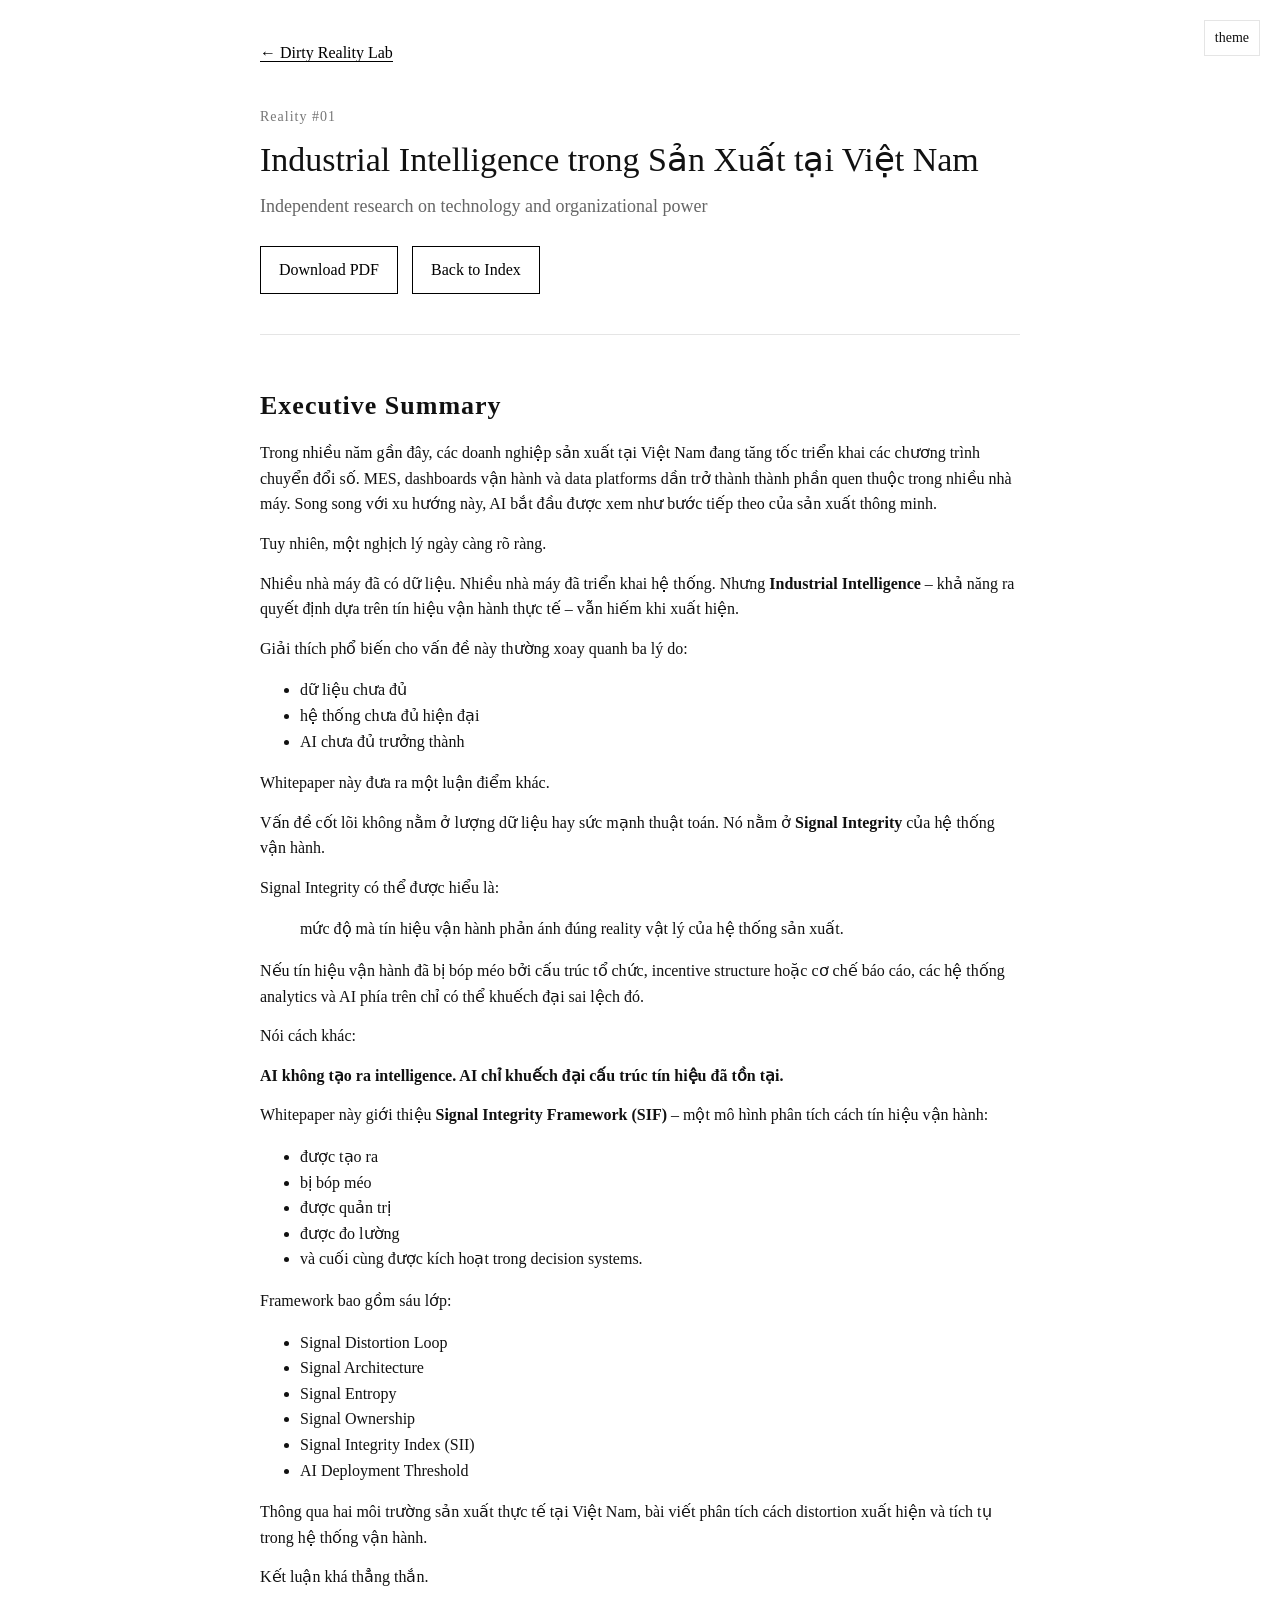
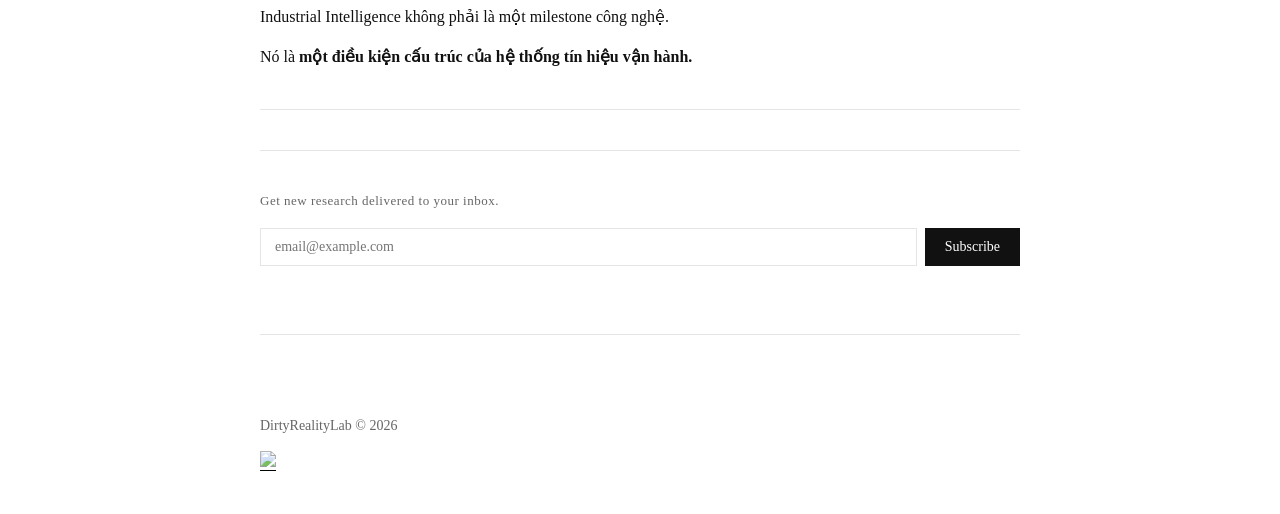
==== commit b59ba6c0: "update subscription box, update GA tracking, update claude rule" ====
--- a/reality/01/index.html
+++ b/reality/01/index.html
@@ -1,4 +1,4 @@
-﻿<!DOCTYPE html>
+<!DOCTYPE html>
 <html lang="en">
 
 <head>
@@ -84,7 +84,15 @@
 
 </style>
 
-</head>
+
+<!-- Google tag (gtag.js) -->
+<script async src="https://www.googletagmanager.com/gtag/js?id=G-00DD2QNWWZ"></script>
+<script>
+  window.dataLayer = window.dataLayer || [];
+  function gtag(){dataLayer.push(arguments);}
+  gtag('js', new Date());
+  gtag('config', 'G-00DD2QNWWZ');
+</script></head>
 
 <body>
 
@@ -187,6 +195,17 @@
 
 <hr>
 
+<div class="subscribe-wrapper">
+<div class="subscribe-label">Get new research delivered to your inbox.</div>
+<form class="subscribe-form" onsubmit="handleSubscribe(event)">
+    <input type="email" class="subscribe-input" placeholder="email@example.com" required>
+    <button type="submit" class="subscribe-btn">Subscribe</button>
+</form>
+<div class="subscribe-msg"></div>
+</div>
+
+<hr>
+
 <div class="footer">
 
 <p>
@@ -204,6 +223,28 @@
 </div>
 
 <script src="../../assets/js/theme.js"></script>
+<script>
+function handleSubscribe(e) {
+  e.preventDefault();
+  var form = e.target;
+  var email = form.querySelector('input').value;
+  var msg = form.parentElement.querySelector('.subscribe-msg');
+  var btn = form.querySelector('button');
+  btn.disabled = true;
+  btn.textContent = '...';
+  var url = 'https://script.google.com/macros/s/AKfycbxMbWXIe56bCpGt3oywPv_6NU8FH-UkMgkHbut3fxvneMF905yT4fKP9JLSlygbofNIhA/exec?email=' + encodeURIComponent(email) + '&source=lab.dirtyreality.net';
+  fetch(url, { mode: 'no-cors' })
+    .then(function() {
+      form.style.display = 'none';
+      msg.textContent = 'Subscribed! Thank you.';
+    })
+    .catch(function() {
+      btn.disabled = false;
+      btn.textContent = 'Subscribe';
+      msg.textContent = 'Something went wrong. Please try again.';
+    });
+}
+</script>
 
 </body>
 </html>
--- a/assets/css/style.css
+++ b/assets/css/style.css
@@ -130,10 +130,62 @@
     }
     
     }
+    /* =========================
+   SUBSCRIBE FORM
+   ========================= */
+
+.subscribe-wrapper{
+margin:40px 0;
+}
+
+.subscribe-label{
+font-size:13px;
+color:var(--muted);
+margin-bottom:16px;
+letter-spacing:0.5px;
+}
+
+.subscribe-form{
+display:flex;
+gap:8px;
+flex-wrap:wrap;
+}
+
+.subscribe-input{
+flex:1;
+min-width:200px;
+padding:10px 14px;
+border:1px solid var(--border);
+background:var(--bg);
+color:var(--text);
+font-family:inherit;
+font-size:14px;
+}
+
+.subscribe-btn{
+padding:10px 20px;
+background:var(--text);
+color:var(--bg);
+border:none;
+cursor:pointer;
+font-family:inherit;
+font-size:14px;
+}
+
+.subscribe-btn:hover{opacity:0.8;}
+.subscribe-btn:disabled{opacity:0.5;cursor:not-allowed;}
+
+.subscribe-msg{
+font-size:13px;
+color:var(--muted);
+margin-top:12px;
+min-height:1.2em;
+}
+
     .dmca-badge{
 
         margin-top:10px;
-        
+
         }
         
         .dmca-badge img{
